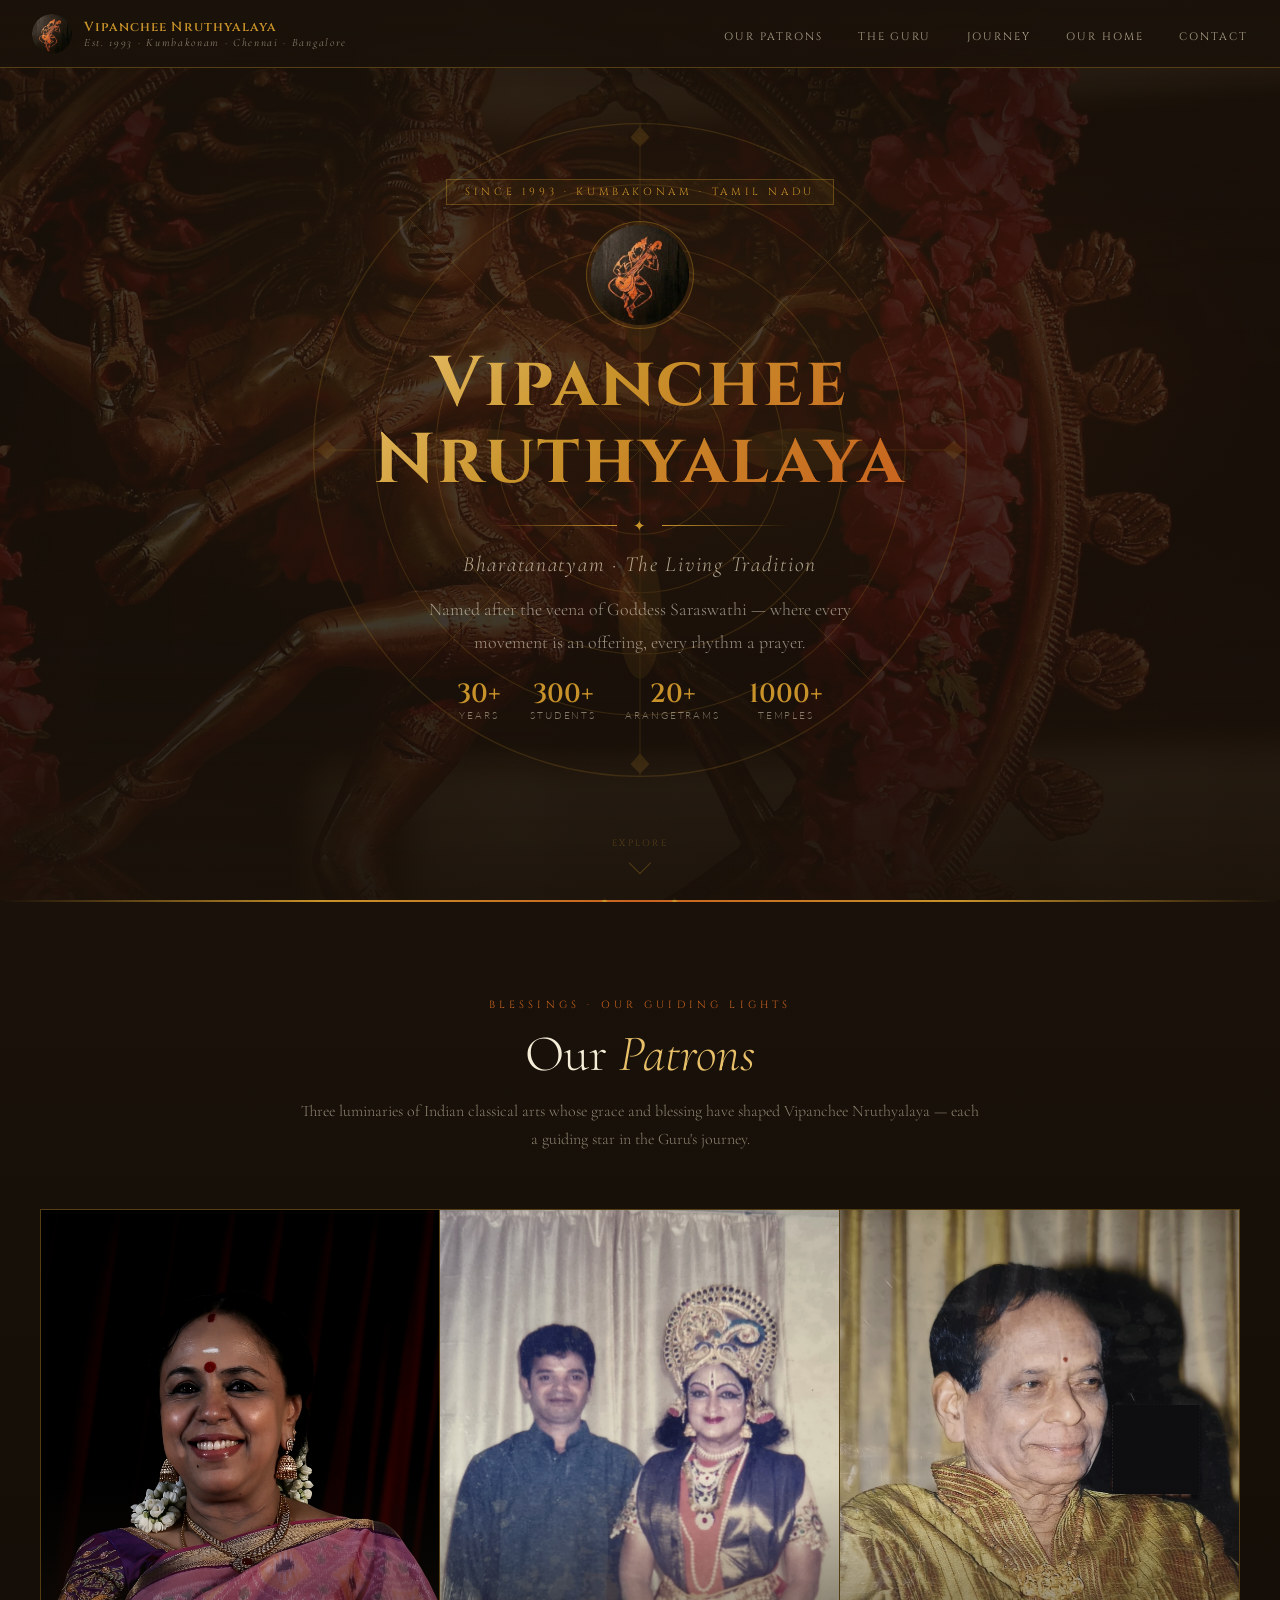
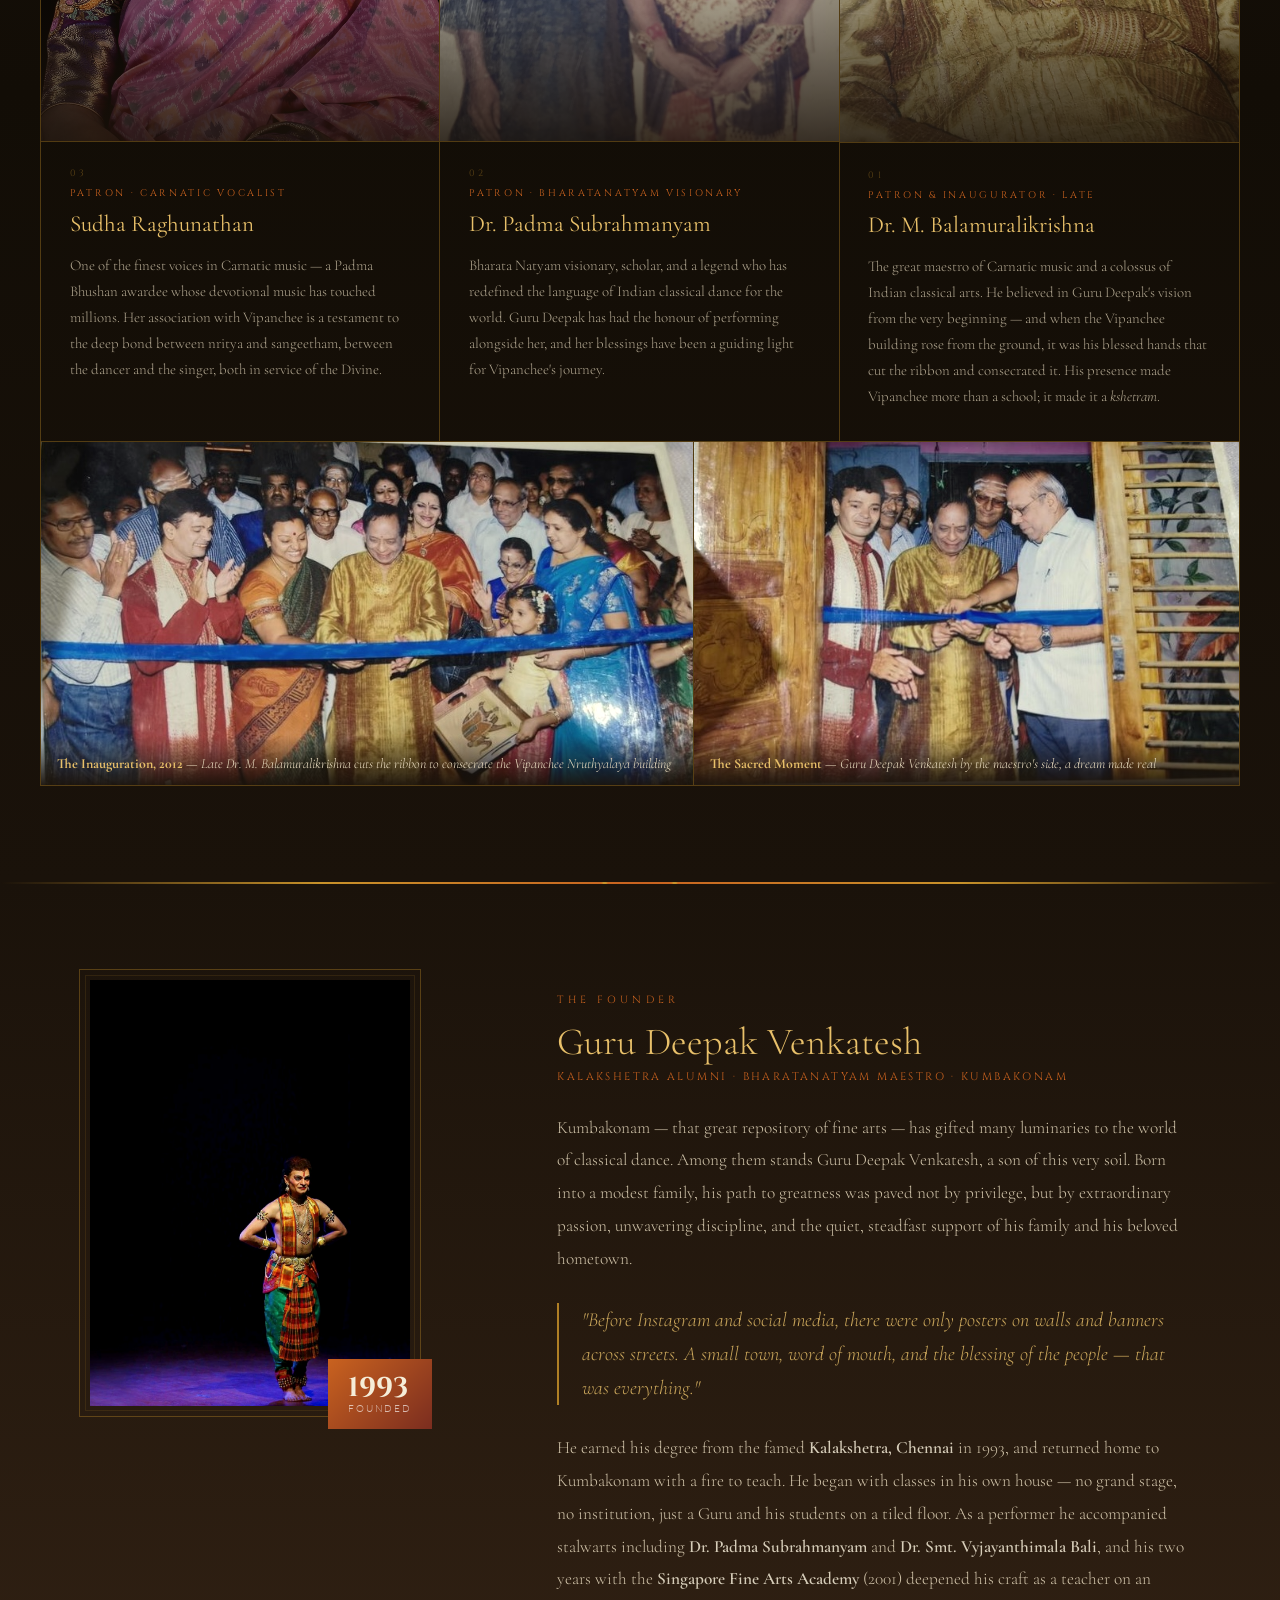
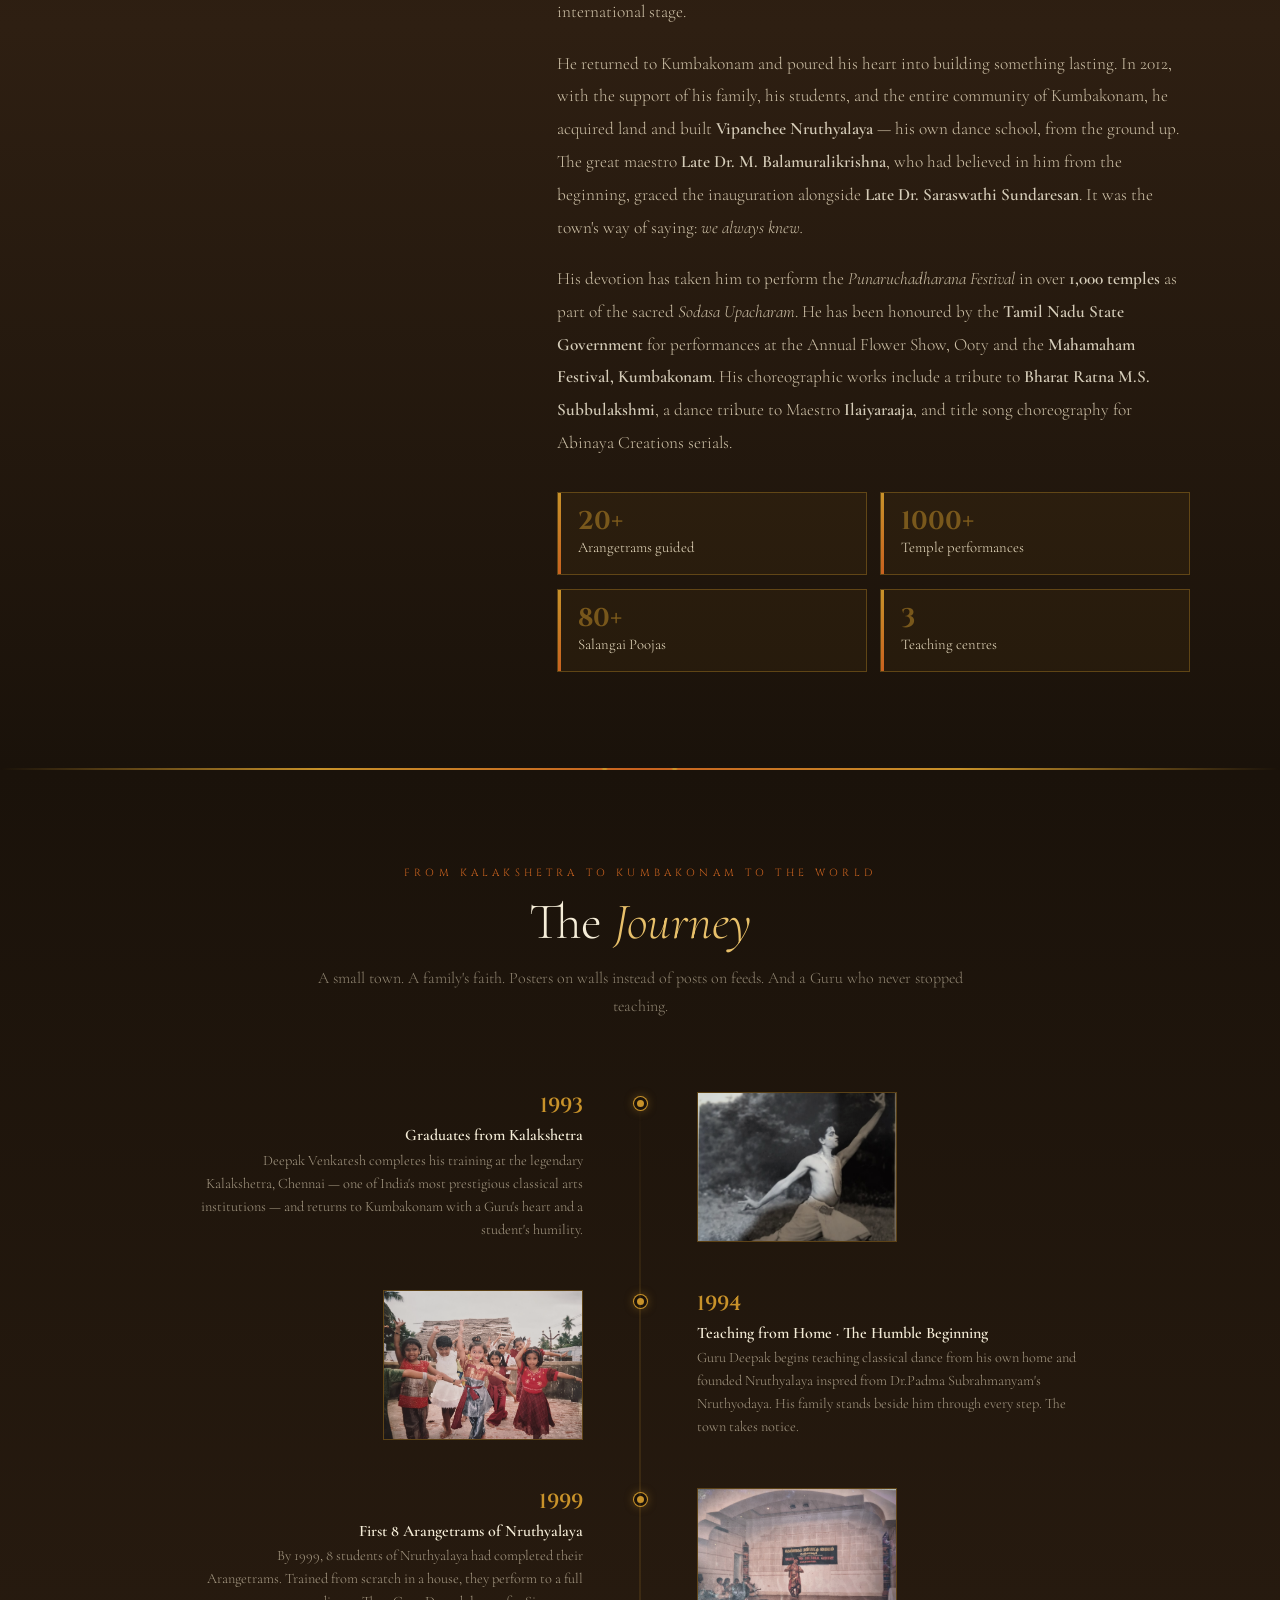
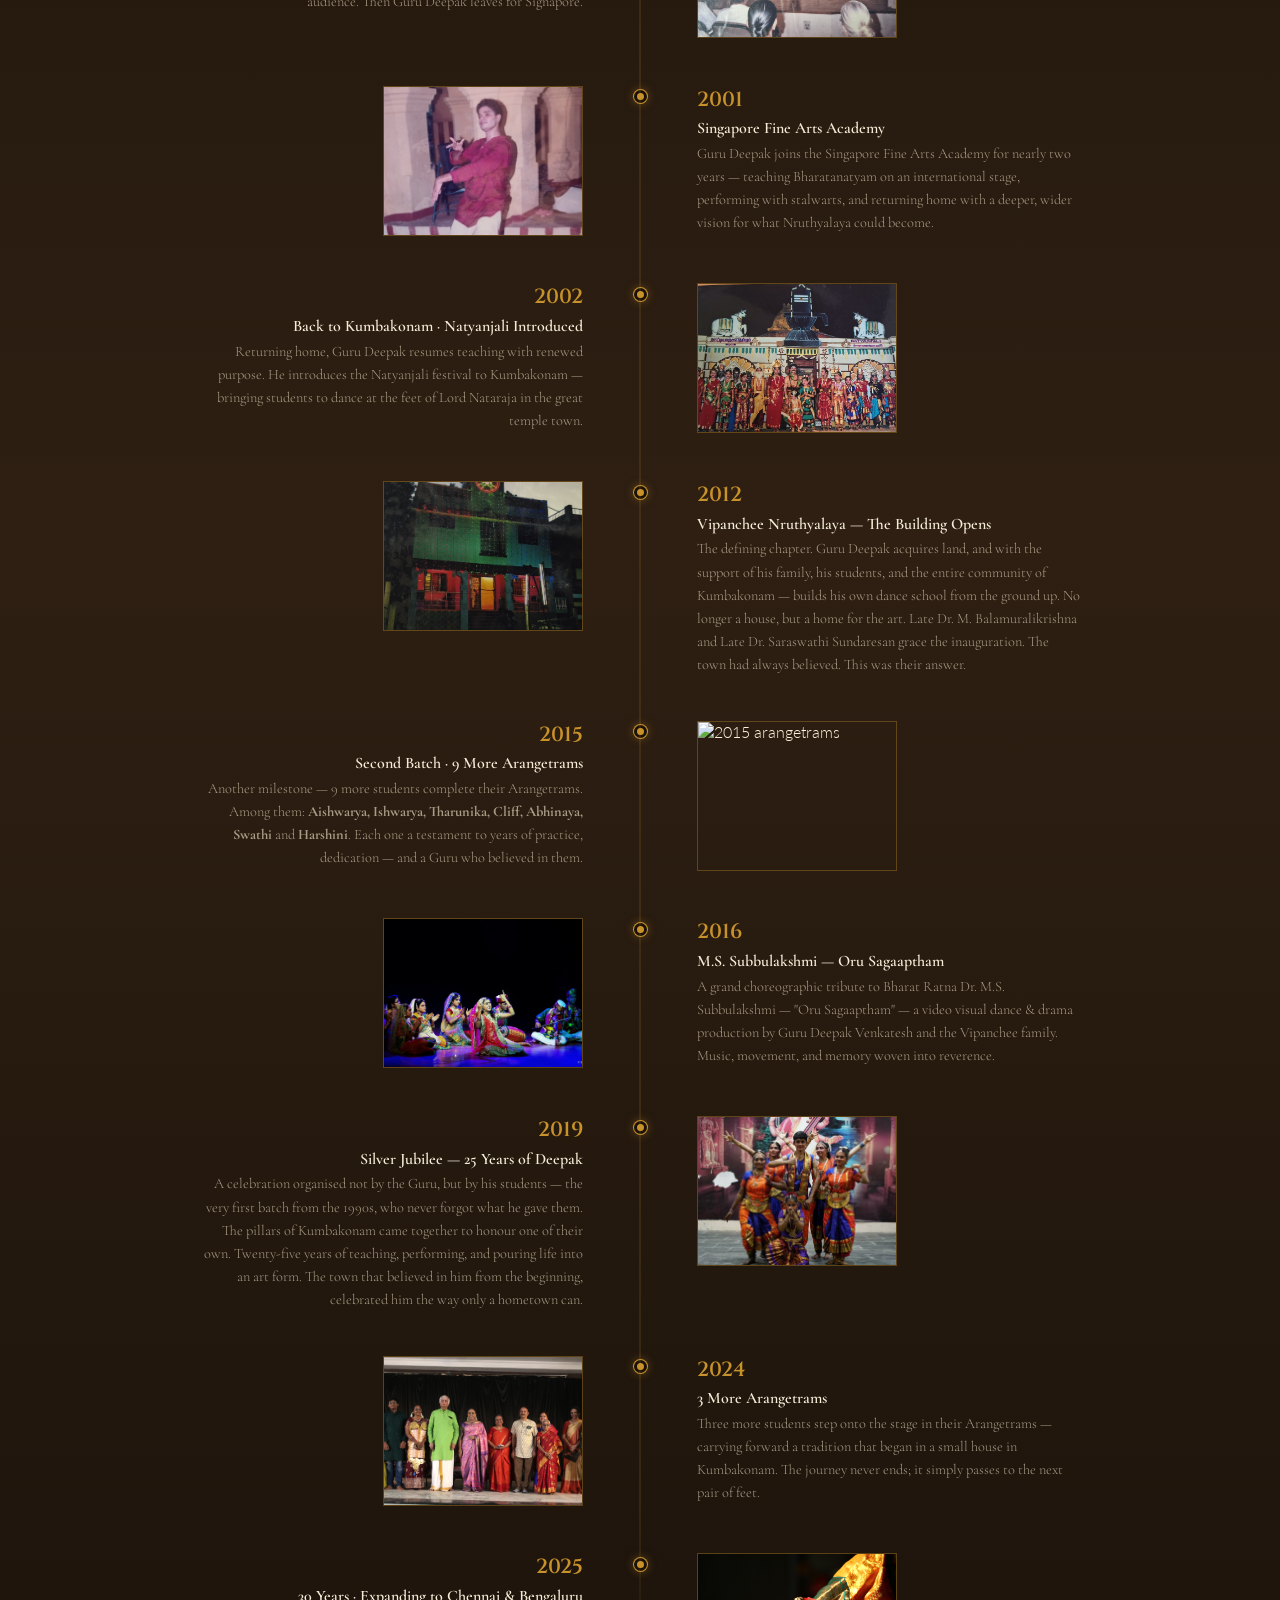
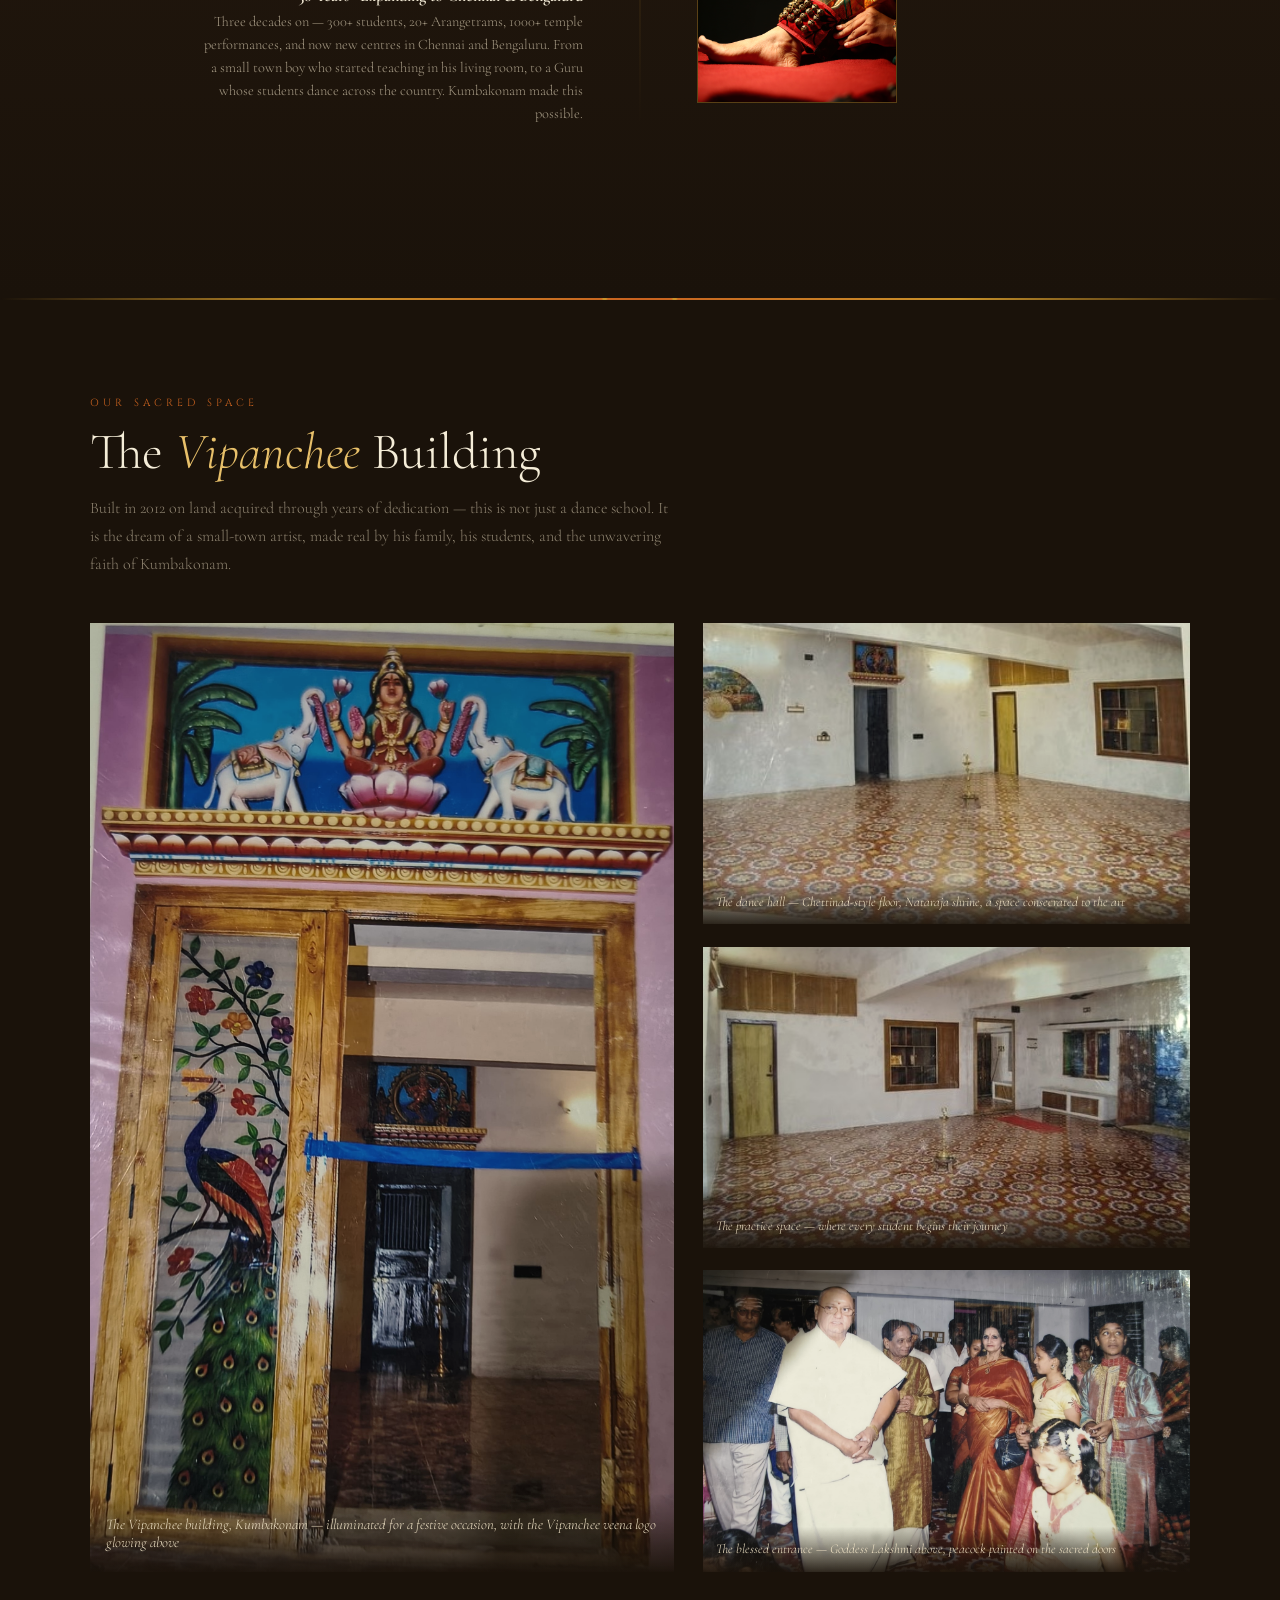
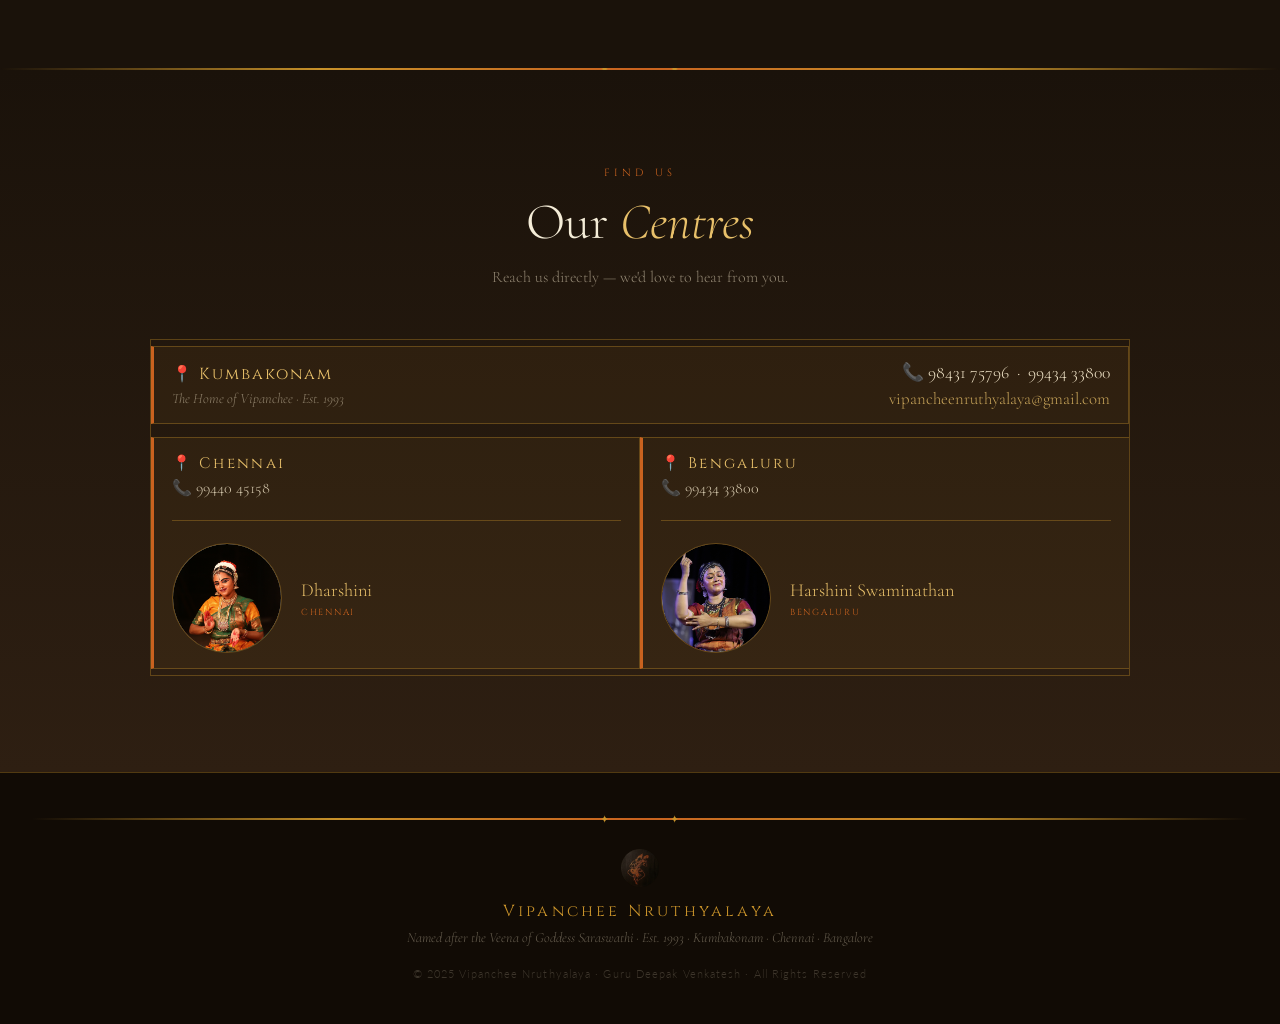
==== index.html @ 66b86784 "initial commit" ====
<!DOCTYPE html>
<html lang="en">
<head>
  <meta charset="UTF-8"/>
  <meta name="viewport" content="width=device-width, initial-scale=1.0"/>
  <meta name="description" content="Vipanchee Nruthyalaya — Classical Bharatanatyam dance academy founded in 1993 in Kumbakonam by Guru Deepak Venkatesh. Centres in Kumbakonam, Chennai, Bengaluru."/>
  <title>Vipanchee Nruthyalaya — Classical Dance Academy</title>

  <link rel="preconnect" href="https://fonts.googleapis.com"/>
  <link rel="preconnect" href="https://fonts.gstatic.com" crossorigin/>
  <link href="https://fonts.googleapis.com/css2?family=Cormorant+Garamond:ital,wght@0,300;0,400;0,600;1,300;1,400&family=Cinzel:wght@400;600;700&family=Lato:wght@300;400&display=swap" rel="stylesheet"/>
  <link rel="stylesheet" href="css/styles.css"/>
  <link rel="icon" type="image/jpeg" href="images/logo.png"/>
</head>
<body>

<nav>
  <a class="nav-logo" href="#hero">
    <img src="images/logo.png" alt="Vipanchee Logo"/>
    <div>
      <span class="nav-logo-name">Vipanchee Nruthyalaya</span>
      <span class="nav-logo-sub">Est. 1993 · Kumbakonam · Chennai · Bangalore </span>
    </div>
  </a>
  <ul class="nav-links">
    <li><a href="#bmk">Our Patrons</a></li>
    <li><a href="#about">The Guru</a></li>
    <li><a href="#timeline">Journey</a></li>
    <li><a href="#building">Our Home</a></li>
    <li><a href="#contact">Contact</a></li>
  </ul>
  <button class="nav-toggle" aria-label="Menu">☰</button>
</nav>


<section id="hero">
  <div class="hero-bg">
    <img src="images/natarajar.jpeg" alt="Guru Deepak Venkatesh performing Bharatanatyam"/>
  </div>
  <div class="hero-overlay"></div>

  <svg class="hero-mandala" viewBox="0 0 500 500" fill="none" xmlns="http://www.w3.org/2000/svg" aria-hidden="true">
    <circle cx="250" cy="250" r="240" stroke="#C8922A" stroke-width="1"/>
    <circle cx="250" cy="250" r="195" stroke="#C8922A" stroke-width="0.8"/>
    <circle cx="250" cy="250" r="150" stroke="#C8922A" stroke-width="0.8"/>
    <circle cx="250" cy="250" r="105" stroke="#C8922A" stroke-width="0.8"/>
    <circle cx="250" cy="250" r="62"  stroke="#C8922A" stroke-width="0.8"/>
    <line x1="250" y1="10"  x2="250" y2="490" stroke="#C8922A" stroke-width="0.7"/>
    <line x1="10"  y1="250" x2="490" y2="250" stroke="#C8922A" stroke-width="0.7"/>
    <line x1="80"  y1="80"  x2="420" y2="420" stroke="#C8922A" stroke-width="0.7"/>
    <line x1="420" y1="80"  x2="80"  y2="420" stroke="#C8922A" stroke-width="0.7"/>
    <ellipse cx="250" cy="130" rx="16" ry="48" fill="#C8922A" opacity="0.45"/>
    <ellipse cx="250" cy="370" rx="16" ry="48" fill="#C8922A" opacity="0.45"/>
    <ellipse cx="130" cy="250" rx="48" ry="16" fill="#C8922A" opacity="0.45"/>
    <ellipse cx="370" cy="250" rx="48" ry="16" fill="#C8922A" opacity="0.45"/>
    <polygon points="250,12 257,20 250,27 243,20"    fill="#C8922A" opacity="0.9"/>
    <polygon points="250,473 257,481 250,488 243,481" fill="#C8922A" opacity="0.9"/>
    <polygon points="12,250 20,243 27,250 20,257"    fill="#C8922A" opacity="0.9"/>
    <polygon points="473,250 481,243 488,250 481,257" fill="#C8922A" opacity="0.9"/>
  </svg>

  <div class="hero-content">
    <div class="hero-badge">Since 1993 · Kumbakonam · Tamil Nadu</div>
    <div class="hero-logo-ring">
      <img src="images/logo.png" alt="Vipanchee Nruthyalaya"/>
    </div>
    <h1 class="hero-title">Vipanchee<br/>Nruthyalaya</h1>
    <div class="hero-divider"><span>✦</span></div>
    <p class="hero-subtitle">Bharatanatyam · The Living Tradition</p>
    <p class="hero-tagline">
      Named after the veena of Goddess Saraswathi — where every movement
      is an offering, every rhythm a prayer.
    </p>
    <div class="hero-stats">
      <div class="stat"><span class="stat-num">30+</span><span class="stat-label">Years</span></div>
      <div class="stat"><span class="stat-num">300+</span><span class="stat-label">Students</span></div>
      <div class="stat"><span class="stat-num">20+</span><span class="stat-label">Arangetrams</span></div>
      <div class="stat"><span class="stat-num">1000+</span><span class="stat-label">Temples</span></div>
    </div>
  </div>

  <div class="scroll-hint" aria-hidden="true">
    <span>Explore</span>
    <div class="scroll-arrow"></div>
  </div>
</section>

<div class="kolam-border"></div>


<section id="bmk">
  <div class="bmk-inner">

    <div class="bmk-header">
      <span class="section-label">Blessings · Our Guiding Lights</span>
      <h2 class="section-title">Our <em>Patrons</em></h2>
      <p class="section-subtitle">
        Three luminaries of Indian classical arts whose grace and blessing have
        shaped Vipanchee Nruthyalaya — each a guiding star in the Guru's journey.
      </p>
    </div>

    <div class="patron-cards">

      <div class="patron-card">
        <div class="patron-card-img">
          <img src="images/bmk/sudha.jpg" alt="Sudha Raghunathan" loading="lazy"/>
        </div>
        <div class="patron-card-body">
          <div class="patron-number">03</div>
          <div class="patron-role">Patron · Carnatic Vocalist</div>
          <div class="patron-name">Sudha Raghunathan</div>
          <p class="patron-desc">
            One of the finest voices in Carnatic music — a Padma Bhushan awardee whose
            devotional music has touched millions. Her association with Vipanchee is a
            testament to the deep bond between nritya and sangeetham, between the dancer
            and the singer, both in service of the Divine.
          </p>
        </div>
      </div>

      <div class="patron-card">
        <div class="patron-card-img">
          <img src="images/bmk/padma.jpeg" alt="Dr. Padma Subrahmanyam" loading="lazy"/>
          <!-- <div class="patron-placeholder">
            <div class="ph-icon">🪷</div>
            <div class="ph-text">Photo coming soon</div>
          </div> -->
        </div>
        <div class="patron-card-body">
          <div class="patron-number">02</div>
          <div class="patron-role">Patron · Bharatanatyam Visionary</div>
          <div class="patron-name">Dr. Padma Subrahmanyam</div>
          <p class="patron-desc">
            Bharata Natyam visionary, scholar, and a legend who has redefined the language
            of Indian classical dance for the world.
            Guru Deepak has had the honour of performing alongside her, and her blessings
            have been a guiding light for Vipanchee's journey.
          </p>
        </div>
      </div>

      <div class="patron-card">
        <div class="patron-card-img">
          <img src="images/bmk/bmk-portrait.JPG" alt="Late Dr. M. Balamuralikrishna" loading="lazy"/>
        </div>
        <div class="patron-card-body">
          <div class="patron-number">01</div>
          <div class="patron-role">Patron &amp; Inaugurator · Late</div>
          <div class="patron-name">Dr. M. Balamuralikrishna</div>
          <p class="patron-desc">
            The great maestro of Carnatic music and a colossus of Indian classical arts.
            He believed in Guru Deepak's vision from the very beginning — and when the
            Vipanchee building rose from the ground, it was his blessed hands that cut the
            ribbon and consecrated it. His presence made Vipanchee more than a school;
            it made it a <em>kshetram</em>.
          </p>
        </div>
      </div>

    </div>

    <div class="patron-inaug">
      <div class="patron-inaug-photo">
        <img src="images/bmk/inauguration-wide.jpg" alt="Dr. Balamuralikrishna inaugurates Vipanchee" loading="lazy"/>
        <div class="patron-inaug-cap">
          <strong>The Inauguration, 2012</strong> — Late Dr. M. Balamuralikrishna cuts the ribbon
          to consecrate the Vipanchee Nruthyalaya building
        </div>
      </div>
      <div class="patron-inaug-photo">
        <img src="images/bmk/ribbon-cut-close.jpg" alt="Ribbon cutting" loading="lazy"/>
        <div class="patron-inaug-cap">
          <strong>The Sacred Moment</strong> — Guru Deepak Venkatesh by the maestro's side,
          a dream made real
        </div>
      </div>
    </div>

  </div>
</section>

<div class="kolam-border"></div>


<section id="about">
  <div class="about-inner">

    <div class="about-portrait-wrap">
      <div class="portrait-frame">
        <img src="images/about/guru.jpeg" alt="Guru Deepak Venkatesh" loading="lazy"/>
        <div class="founded-badge">
          <div class="year">1993</div>
          <div class="year-label">Founded</div>
        </div>
      </div>
    </div>

    <div class="about-text">
      <span class="section-label">The Founder</span>
      <h2 class="guru-name">Guru Deepak Venkatesh</h2>
      <p class="guru-title">Kalakshetra Alumni · Bharatanatyam Maestro · Kumbakonam</p>

      <div class="about-body">
        <p>
          Kumbakonam — that great repository of fine arts — has gifted many luminaries
          to the world of classical dance. Among them stands Guru Deepak Venkatesh,
          a son of this very soil. Born into a modest family, his path to greatness was paved
          not by privilege, but by extraordinary passion, unwavering discipline, and the quiet,
          steadfast support of his family and his beloved hometown.
        </p>
        <blockquote class="about-quote">
          "Before Instagram and social media, there were only posters on walls and banners
          across streets. A small town, word of mouth, and the blessing of the people —
          that was everything."
        </blockquote>
        <p>
          He earned his degree from the famed <strong>Kalakshetra, Chennai</strong> in 1993,
          and returned home to Kumbakonam with a fire to teach. He began with classes in his
          own house — no grand stage, no institution, just a Guru and his students on a
          tiled floor. As a performer he accompanied stalwarts including
          <strong>Dr. Padma Subrahmanyam</strong> and <strong>Dr. Smt. Vyjayanthimala Bali</strong>,
          and his two years with the <strong>Singapore Fine Arts Academy</strong> (2001) deepened
          his craft as a teacher on an international stage.
        </p>
        <p>
          He returned to Kumbakonam and poured his heart into building something lasting.
          In 2012, with the support of his family, his students, and the entire community of
          Kumbakonam, he acquired land and built <strong>Vipanchee Nruthyalaya</strong> —
          his own dance school, from the ground up. The great maestro
          <strong>Late Dr. M. Balamuralikrishna</strong>, who had believed in him from the
          beginning, graced the inauguration alongside <strong>Late Dr. Saraswathi Sundaresan</strong>.
          It was the town's way of saying: <em>we always knew.</em>
        </p>
        <p>
          His devotion has taken him to perform the <em>Punaruchadharana Festival</em> in over
          <strong>1,000 temples</strong> as part of the sacred <em>Sodasa Upacharam</em>.
          He has been honoured by the <strong>Tamil Nadu State Government</strong> for
          performances at the Annual Flower Show, Ooty and the
          <strong>Mahamaham Festival, Kumbakonam</strong>. His choreographic works include a
          tribute to <strong>Bharat Ratna M.S. Subbulakshmi</strong>, a dance tribute to
          Maestro <strong>Ilaiyaraaja</strong>, and title song choreography for Abinaya Creations serials.
        </p>
      </div>

      <div class="pillars">
        <div class="pillar">
          <div class="pillar-num">20+</div>
          <div class="pillar-label">Arangetrams guided</div>
        </div>
        <div class="pillar">
          <div class="pillar-num">1000+</div>
          <div class="pillar-label">Temple performances</div>
        </div>
        <div class="pillar">
          <div class="pillar-num">80+</div>
          <div class="pillar-label">Salangai Poojas</div>
        </div>
        <div class="pillar">
          <div class="pillar-num">3</div>
          <div class="pillar-label">Teaching centres</div>
        </div>
      </div>
    </div>

  </div>
</section>

<div class="kolam-border"></div>


<section id="timeline">
  <div class="timeline-header">
    <span class="section-label">From Kalakshetra to Kumbakonam to the World</span>
    <h2 class="section-title">The <em>Journey</em></h2>
    <p class="section-subtitle">
      A small town. A family's faith. Posters on walls instead of posts on feeds.
      And a Guru who never stopped teaching.
    </p>
  </div>

  <div class="timeline-wrap">

    <div class="tl-item">
      <div class="tl-content">
        <div class="tl-year">1993</div>
        <div class="tl-event">Graduates from Kalakshetra</div>
        <div class="tl-desc">Deepak Venkatesh completes his training at the legendary Kalakshetra, Chennai — one of India's most prestigious classical arts institutions — and returns to Kumbakonam with a Guru's heart and a student's humility.</div>
      </div>
      <div class="tl-dot"><div class="tl-dot-inner"></div></div>
      <div class="tl-image">
        <div class="tl-thumb"><img src="images/timeline/kalakshetra.jpeg" alt="Kalakshetra graduation" loading="lazy"/></div>
      </div>
    </div>

    <div class="tl-item">
      <div class="tl-content">
        <div class="tl-year">1994</div>
        <div class="tl-event">Teaching from Home · The Humble Beginning</div>
        <div class="tl-desc">Guru Deepak begins teaching classical dance from his own home and founded Nruthyalaya inspred from Dr.Padma Subrahmanyam's Nruthyodaya. His family stands beside him through every step. The town takes notice.</div>
      </div>
      <div class="tl-dot"><div class="tl-dot-inner"></div></div>
      <div class="tl-image">
        <div class="tl-thumb"><img src="images/timeline/class.jpeg" alt="Early teaching years" loading="lazy"/></div>
      </div>
    </div>

    <div class="tl-item">
      <div class="tl-content">
        <div class="tl-year">1999</div>
        <div class="tl-event">First 8 Arangetrams of Nruthyalaya</div>
        <div class="tl-desc">By 1999, 8 students of Nruthyalaya had completed their Arangetrams. Trained from scratch in a house, they perform to a full audience. Then Guru Deepak leaves for Signapore.</div>
      </div>
      <div class="tl-dot"><div class="tl-dot-inner"></div></div>
      <div class="tl-image">
        <div class="tl-thumb"><img src="images/timeline/earlydays.jpeg" alt="First arangetrams 2000" loading="lazy"/></div>
      </div>
    </div>

    <div class="tl-item">
      <div class="tl-content">
        <div class="tl-year">2001</div>
        <div class="tl-event">Singapore Fine Arts Academy</div>
        <div class="tl-desc">Guru Deepak joins the Singapore Fine Arts Academy for nearly two years — teaching Bharatanatyam on an international stage, performing with stalwarts, and returning home with a deeper, wider vision for what Nruthyalaya could become.</div>
      </div>
      <div class="tl-dot"><div class="tl-dot-inner"></div></div>
      <div class="tl-image">
        <div class="tl-thumb"><img src="images/timeline/singapore.jpeg" alt="Singapore years" loading="lazy"/></div>
      </div>
    </div>

    <div class="tl-item">
      <div class="tl-content">
        <div class="tl-year">2002</div>
        <div class="tl-event">Back to Kumbakonam · Natyanjali Introduced</div>
        <div class="tl-desc">Returning home, Guru Deepak resumes teaching with renewed purpose. He introduces the Natyanjali festival to Kumbakonam — bringing students to dance at the feet of Lord Nataraja in the great temple town.</div>
      </div>
      <div class="tl-dot"><div class="tl-dot-inner"></div></div>
      <div class="tl-image">
        <div class="tl-thumb"><img src="images/timeline/natyanjali.jpeg" alt="Natyanjali introduced" loading="lazy"/></div>
      </div>
    </div>

    <div class="tl-item">
      <div class="tl-content">
        <div class="tl-year">2012</div>
        <div class="tl-event">Vipanchee Nruthyalaya — The Building Opens</div>
        <div class="tl-desc">The defining chapter. Guru Deepak acquires land, and with the support of his family, his students, and the entire community of Kumbakonam — builds his own dance school from the ground up. No longer a house, but a home for the art. Late Dr. M. Balamuralikrishna and Late Dr. Saraswathi Sundaresan grace the inauguration. The town had always believed. This was their answer.</div>
      </div>
      <div class="tl-dot"><div class="tl-dot-inner"></div></div>
      <div class="tl-image">
        <div class="tl-thumb"><img src="images/timeline/building.JPG" alt="Vipanchee building opens 2012" loading="lazy"/></div>
      </div>
    </div>

    <div class="tl-item">
      <div class="tl-content">
        <div class="tl-year">2015</div>
        <div class="tl-event">Second Batch · 9 More Arangetrams</div>
        <div class="tl-desc">Another milestone — 9 more students complete their Arangetrams. Among them: <strong>Aishwarya, Ishwarya, Tharunika, Cliff, Abhinaya, Swathi</strong> and <strong>Harshini</strong>. Each one a testament to years of practice, dedication — and a Guru who believed in them.</div>
      </div>
      <div class="tl-dot"><div class="tl-dot-inner"></div></div>
      <div class="tl-image">
        <div class="tl-thumb"><img src="images/timeline/arangetram.jpg" alt="2015 arangetrams" loading="lazy"/></div>
      </div>
    </div>

    <div class="tl-item">
      <div class="tl-content">
        <div class="tl-year">2016</div>
        <div class="tl-event">M.S. Subbulakshmi — Oru Sagaaptham</div>
        <div class="tl-desc">A grand choreographic tribute to Bharat Ratna Dr. M.S. Subbulakshmi — "Oru Sagaaptham" — a video visual dance &amp; drama production by Guru Deepak Venkatesh and the Vipanchee family. Music, movement, and memory woven into reverence.</div>
      </div>
      <div class="tl-dot"><div class="tl-dot-inner"></div></div>
      <div class="tl-image">
        <div class="tl-thumb"><img src="images/timeline/ms.jpg" alt="MS Subbulakshmi Oru Sagaaptham" loading="lazy"/></div>
      </div>
    </div>

    <div class="tl-item">
      <div class="tl-content">
        <div class="tl-year">2019</div>
        <div class="tl-event">Silver Jubilee — 25 Years of Deepak</div>
        <div class="tl-desc">A celebration organised not by the Guru, but by his students — the very first batch from the 1990s, who never forgot what he gave them. The pillars of Kumbakonam came together to honour one of their own. Twenty-five years of teaching, performing, and pouring life into an art form. The town that believed in him from the beginning, celebrated him the way only a hometown can.</div>
      </div>
      <div class="tl-dot"><div class="tl-dot-inner"></div></div>
      <div class="tl-image">
        <div class="tl-thumb"><img src="images/timeline/silver-jubilee.jpeg" alt="Silver Jubilee 2019" loading="lazy"/></div>
      </div>
    </div>

    <div class="tl-item">
      <div class="tl-content">
        <div class="tl-year">2024</div>
        <div class="tl-event">3 More Arangetrams</div>
        <div class="tl-desc">Three more students step onto the stage in their Arangetrams — carrying forward a tradition that began in a small house in Kumbakonam. The journey never ends; it simply passes to the next pair of feet.</div>
      </div>
      <div class="tl-dot"><div class="tl-dot-inner"></div></div>
      <div class="tl-image">
        <div class="tl-thumb"><img src="images/timeline/arangetram2.JPG" alt="2024 arangetrams" loading="lazy"/></div>
      </div>
    </div>

    <div class="tl-item">
      <div class="tl-content">
        <div class="tl-year">2025</div>
        <div class="tl-event">30 Years · Expanding to Chennai &amp; Bengaluru</div>
        <div class="tl-desc">Three decades on — 300+ students, 20+ Arangetrams, 1000+ temple performances, and now new centres in Chennai and Bengaluru. From a small town boy who started teaching in his living room, to a Guru whose students dance across the country. Kumbakonam made this possible.</div>
      </div>
      <div class="tl-dot"><div class="tl-dot-inner"></div></div>
      <div class="tl-image">
        <div class="tl-thumb"><img src="images/timeline/continue.JPG" alt="2025 legacy" loading="lazy"/></div>
      </div>
    </div>

  </div>
</section>

<div class="kolam-border"></div>


<section id="building">
  <div class="building-inner">
    <span class="section-label">Our Sacred Space</span>
    <h2 class="section-title">The <em>Vipanchee</em> Building</h2>
    <p class="section-subtitle" style="max-width:580px;">
      Built in 2012 on land acquired through years of dedication — this is not just
      a dance school. It is the dream of a small-town artist, made real by his family,
      his students, and the unwavering faith of Kumbakonam.
    </p>

    <div class="building-grid">
      <div class="bld-main">
        <img src="images/building/entrance.jpeg" alt="Vipanchee building entrance" loading="lazy"/>
        <div class="bld-main-cap">
          The Vipanchee building, Kumbakonam — illuminated for a festive occasion,
          with the Vipanchee veena logo glowing above
        </div>
      </div>
      <div class="bld-side">
        <div class="bld-side-img">
          <img src="images/building/hall-1.jpg" alt="Vipanchee dance hall" loading="lazy"/>
          <div class="bld-side-cap">The dance hall — Chettinad-style floor, Nataraja shrine, a space consecrated to the art</div>
        </div>
        <div class="bld-side-img">
          <img src="images/building/hall-2.jpg" alt="Vipanchee practice space" loading="lazy"/>
          <div class="bld-side-cap">The practice space — where every student begins their journey</div>
        </div>
        <div class="bld-side-img">
          <img src="images/building/all-inside.JPG" alt="Vipanchee interior" loading="lazy"/>
          <div class="bld-side-cap">The blessed entrance — Goddess Lakshmi above, peacock painted on the sacred doors</div>
        </div>
      </div>
    </div>
  </div>
</section>

<div class="lightbox" id="lightbox" role="dialog" aria-modal="true" aria-label="Image viewer">
  <button class="lightbox-close" id="lightbox-close" aria-label="Close">✕</button>
  <img id="lightbox-img" src="" alt=""/>
</div>

<div class="kolam-border"></div>


<section id="contact">
  <div class="contact-inner">

    <!-- SECTION HEADER -->
    <div class="contact-header">
      <span class="section-label">Find Us</span>
      <h2 class="section-title">Our <em>Centres</em></h2>
      <p class="section-subtitle">Reach us directly — we'd love to hear from you.</p>
    </div>

    <!-- CONTACT GRID: Kumbakonam top, Chennai + Bengaluru side by side -->
    <div class="contact-grid">

      <!-- KUMBAKONAM — FEATURED FULL WIDTH -->
      <div class="centre-card centre-card-featured">
        <div class="centre-card-left">
          <div class="centre-city">📍 Kumbakonam</div>
          <div class="centre-tagline">The Home of Vipanchee · Est. 1993</div>
        </div>
        <div class="centre-card-right">
          <div class="centre-phone">📞 98431 75796 &nbsp;·&nbsp; 99434 33800</div>
          <div class="centre-email-inline">
            <a href="mailto:vipancheenruthyalaya@gmail.com">vipancheenruthyalaya@gmail.com</a>
          </div>
        </div>
      </div>

      <!-- CHENNAI + BENGALURU SIDE BY SIDE -->
      <div class="centre-pair">

        <div class="centre-card centre-card-instructor">
          <div class="centre-city">📍 Chennai</div>
          <div class="centre-phone">📞 99440 45158</div>
          <div class="centre-contact">
            <div class="centre-contact-photo">
              <img class="photo-plain"  src="images/team/dharshu.jpg"        alt="Dharshini" loading="lazy"/>
              <img class="photo-makeup" src="images/team/dharshu-makeup.JPG" alt="Dharshini in dance makeup" loading="lazy"/>
            </div>
            <div>
              <div class="centre-contact-name">Dharshini</div>
              <div class="centre-contact-role">Chennai</div>
              <!-- <div class="centre-contact-hint">hover to see stage avatar</div> -->
            </div>
          </div>
        </div>

        <div class="centre-card centre-card-instructor">
          <div class="centre-city">📍 Bengaluru</div>
          <div class="centre-phone">📞 99434 33800</div>
          <div class="centre-contact">
            <div class="centre-contact-photo">
              <img class="photo-plain"  src="images/team/harshini.JPEG"        alt="Harshini Swaminathan" loading="lazy"/>
              <img class="photo-makeup" src="images/team/harshini-makeup.JPEG" alt="Harshini Swaminathan in dance makeup" loading="lazy"/>
            </div>
            <div>
              <div class="centre-contact-name">Harshini Swaminathan</div>
              <div class="centre-contact-role">Bengaluru</div>
              <!-- <div class="centre-contact-hint">hover to see stage avatar</div> -->
            </div>
          </div>
        </div>

      </div><!-- /centre-pair -->

    </div><!-- /contact-grid -->

    <!-- <div>
      <span class="section-label">Join Us</span>
      <h2 class="section-title" style="margin-bottom:1.8rem;">Begin Your <em>Journey</em></h2>

      <form id="contact-form" action="https://formspree.io/f/YOUR_FORM_ID" method="POST">
        <div class="form-field">
          <label for="name">Your Name</label>
          <input type="text" id="name" name="name" placeholder="Enter your full name" required/>
        </div>
        <div class="form-field">
          <label for="email">Email Address</label>
          <input type="email" id="email" name="email" placeholder="your@email.com" required/>
        </div>
        <div class="form-field">
          <label for="phone">Phone Number</label>
          <input type="tel" id="phone" name="phone" placeholder="+91 XXXXX XXXXX"/>
        </div>
        <div class="form-field">
          <label for="interest">Your Interest</label>
          <select id="interest" name="interest">
            <option value="" disabled selected>Select an option</option>
            <option value="enrol">Enrol as a student</option>
            <option value="arangetram">Arangetram enquiry</option>
            <option value="performance">Performance booking</option>
            <option value="general">General enquiry</option>
          </select>
        </div>
        <div class="form-field">
          <label for="message">Message</label>
          <textarea id="message" name="message" placeholder="Tell us about yourself or your child…"></textarea>
        </div>
        <button type="submit" class="btn-submit" id="submit-btn">Send Message</button>
      </form>
    </div> -->

  </div>
</section>


<footer>
  <div class="kolam-border" style="margin-bottom:1.8rem;"></div>
  <img class="footer-logo" src="images/logo.png" alt="Vipanchee Nruthyalaya"/>
  <div class="footer-name">Vipanchee Nruthyalaya</div>
  <div class="footer-sub">Named after the Veena of Goddess Saraswathi · Est. 1993 · Kumbakonam · Chennai · Bangalore</div>
  <div class="footer-copy">© 2025 Vipanchee Nruthyalaya · Guru Deepak Venkatesh · All Rights Reserved</div>
</footer>

<script src="js/main.js"></script>
</body>
</html>
---- css/styles.css ----
/* ============================================================
   VIPANCHEE NRUTHYALAYA — Main Stylesheet
   ============================================================ */

/* ── VARIABLES ── */
:root {
  --saffron:     #C9621F;
  --deep-red:    #7B2D1F;
  --gold:        #C8922A;
  --gold-light:  #E8C06A;
  --cream:       #F5EDD8;
  --parchment:   #EDE0C4;
  --dark:        #1A120A;
  --smoke:       #2E1F12;
  --stone:       #4A3728;
  --border-gold: rgba(200, 146, 42, 0.35);

  --font-display: 'Cinzel', serif;
  --font-body:    'Cormorant Garamond', serif;
  --font-ui:      'Lato', sans-serif;
}

/* ── RESET ── */
*, *::before, *::after { margin: 0; padding: 0; box-sizing: border-box; }
html { scroll-behavior: smooth; }

body {
  background-color: var(--dark);
  color: var(--cream);
  font-family: var(--font-ui);
  font-weight: 300;
  overflow-x: hidden;
}

body::before {
  content: '';
  position: fixed;
  inset: 0;
  background-image: url("data:image/svg+xml,%3Csvg xmlns='http://www.w3.org/2000/svg' width='400' height='400'%3E%3Cfilter id='n'%3E%3CfeTurbulence type='fractalNoise' baseFrequency='0.75' numOctaves='4' stitchTiles='stitch'/%3E%3C/filter%3E%3Crect width='400' height='400' filter='url(%23n)' opacity='0.04'/%3E%3C/svg%3E");
  pointer-events: none;
  z-index: 0;
  opacity: 0.5;
}

img { display: block; max-width: 100%; }

.kolam-border {
  width: 100%;
  height: 2px;
  background: linear-gradient(90deg, transparent, var(--gold), var(--saffron), var(--gold), transparent);
  position: relative;
}
.kolam-border::before,
.kolam-border::after {
  content: '✦';
  position: absolute;
  top: 50%;
  transform: translateY(-50%);
  color: var(--gold);
  font-size: 0.7rem;
}
.kolam-border::before { left: calc(50% - 40px); }
.kolam-border::after  { left: calc(50% + 30px); }

section {
  position: relative;
  z-index: 1;
  padding: 6rem 2rem;
}

.section-label {
  display: block;
  font-family: var(--font-display);
  font-size: 0.65rem;
  letter-spacing: 0.4em;
  color: var(--saffron);
  text-transform: uppercase;
  margin-bottom: 0.75rem;
}

.section-title {
  font-family: var(--font-body);
  font-size: clamp(1.9rem, 4.5vw, 3.2rem);
  font-weight: 300;
  line-height: 1.2;
  color: var(--cream);
}
.section-title em {
  font-style: italic;
  color: var(--gold-light);
}

.section-subtitle {
  font-family: var(--font-body);
  font-size: 1rem;
  color: var(--parchment);
  opacity: 0.55;
  margin-top: 0.7rem;
  line-height: 1.75;
}

/* ============================================================
   NAVIGATION
   ============================================================ */
nav {
  position: fixed;
  top: 0; left: 0; right: 0;
  z-index: 1000;
  background: linear-gradient(180deg, rgba(26,18,10,0.97), rgba(26,18,10,0.88));
  backdrop-filter: blur(8px);
  border-bottom: 1px solid var(--border-gold);
  padding: 0 2rem;
  display: flex;
  align-items: center;
  justify-content: space-between;
  height: 68px;
}

.nav-logo {
  display: flex;
  align-items: center;
  gap: 0.75rem;
  text-decoration: none;
}
.nav-logo img {
  height: 40px;
  width: 40px;
  object-fit: contain;
  border-radius: 50%;
}
.nav-logo-name {
  display: block;
  font-family: var(--font-display);
  font-size: 0.82rem;
  font-weight: 600;
  color: var(--gold);
  letter-spacing: 0.08em;
}
.nav-logo-sub {
  display: block;
  font-family: var(--font-body);
  font-size: 0.7rem;
  color: var(--parchment);
  letter-spacing: 0.15em;
  opacity: 0.6;
  font-style: italic;
}

.nav-links {
  display: flex;
  gap: 2.2rem;
  list-style: none;
}
.nav-links a {
  text-decoration: none;
  font-family: var(--font-display);
  font-size: 0.68rem;
  letter-spacing: 0.18em;
  color: var(--parchment);
  opacity: 0.7;
  transition: opacity 0.3s, color 0.3s;
  text-transform: uppercase;
}
.nav-links a:hover,
.nav-links a.active { opacity: 1; color: var(--gold-light); }

.nav-toggle {
  display: none;
  background: none;
  border: 1px solid var(--border-gold);
  color: var(--gold);
  padding: 0.4rem 0.75rem;
  cursor: pointer;
  font-size: 1rem;
}

/* ============================================================
   HERO
   ============================================================ */
#hero {
  position: relative;
  min-height: 100vh;
  display: flex;
  flex-direction: column;
  align-items: center;
  justify-content: center;
  text-align: center;
  overflow: hidden;
  padding: 2rem;
}

.hero-bg {
  position: absolute;
  inset: 0;
  z-index: 0;
}
.hero-bg img {
  width: 100%;
  height: 100%;
  object-fit: cover;
  object-position: center top;
  opacity: 0.2;
  filter: saturate(0.75) contrast(1.1);
}
.hero-bg::after {
  content: '';
  position: absolute;
  inset: 0;
  background: linear-gradient(180deg,
    rgba(26,18,10,0.6) 0%,
    rgba(26,18,10,0.2) 30%,
    rgba(26,18,10,0.25) 70%,
    rgba(26,18,10,0.85) 100%);
}

.hero-overlay {
  position: absolute;
  inset: 0;
  background: radial-gradient(ellipse 70% 50% at 50% 40%, rgba(201,98,31,0.1) 0%, transparent 70%);
  z-index: 1;
}

.hero-mandala {
  position: absolute;
  top: 50%; left: 50%;
  transform: translate(-50%, -50%);
  width: min(680px, 90vw);
  height: min(680px, 90vw);
  opacity: 0.18;
  animation: slowSpin 90s linear infinite;
  z-index: 1;
}
@keyframes slowSpin { to { transform: translate(-50%, -50%) rotate(360deg); } }

.hero-content {
  position: relative;
  z-index: 2;
  display: flex;
  flex-direction: column;
  align-items: center;
  gap: 1rem;
  animation: heroReveal 1.8s ease both;
}
@keyframes heroReveal {
  from { opacity: 0; transform: translateY(28px); }
  to   { opacity: 1; transform: translateY(0); }
}

.hero-badge {
  font-family: var(--font-display);
  font-size: 0.65rem;
  letter-spacing: 0.35em;
  color: var(--gold);
  text-transform: uppercase;
  border: 1px solid var(--border-gold);
  padding: 0.3rem 1.1rem;
  background: rgba(200,146,42,0.07);
}

.hero-logo-ring {
  width: min(108px, 22vw);
  height: min(108px, 22vw);
  border-radius: 50%;
  border: 1px solid var(--border-gold);
  display: flex;
  align-items: center;
  justify-content: center;
  background: rgba(200,146,42,0.08);
  animation: glowPulse 4s ease-in-out infinite;
  overflow: hidden;
}
.hero-logo-ring img {
  width: 95%;
  height: 95%;
  object-fit: contain;
}
@keyframes glowPulse {
  0%,100% { box-shadow: 0 0 20px rgba(200,146,42,0.3); }
  50%      { box-shadow: 0 0 50px rgba(200,146,42,0.6); }
}

.hero-title {
  font-family: var(--font-display);
  font-size: clamp(2rem, 5.5vw, 4.8rem);
  font-weight: 700;
  line-height: 1.1;
  letter-spacing: 0.04em;
  background: linear-gradient(135deg, var(--gold-light) 0%, var(--gold) 40%, var(--saffron) 100%);
  -webkit-background-clip: text;
  -webkit-text-fill-color: transparent;
  background-clip: text;
}

.hero-divider {
  display: flex;
  align-items: center;
  gap: 1rem;
  width: min(300px, 72vw);
}
.hero-divider::before { content: ''; flex: 1; height: 1px; background: linear-gradient(90deg, transparent, var(--gold)); }
.hero-divider::after  { content: ''; flex: 1; height: 1px; background: linear-gradient(90deg, var(--gold), transparent); }
.hero-divider span { color: var(--gold); font-size: 0.95rem; }

.hero-subtitle {
  font-family: var(--font-body);
  font-size: clamp(0.9rem, 2vw, 1.35rem);
  font-style: italic;
  color: var(--parchment);
  opacity: 0.72;
  letter-spacing: 0.08em;
}

.hero-tagline {
  font-family: var(--font-body);
  font-size: clamp(0.88rem, 1.7vw, 1.12rem);
  color: var(--cream);
  opacity: 0.58;
  max-width: 450px;
  line-height: 1.85;
}

.hero-stats {
  display: flex;
  gap: 1.8rem;
  margin-top: 0.4rem;
  flex-wrap: wrap;
  justify-content: center;
}
.stat {
  display: flex;
  flex-direction: column;
  align-items: center;
  gap: 0.12rem;
}
.stat-num {
  font-family: var(--font-display);
  font-size: 1.65rem;
  font-weight: 600;
  color: var(--gold);
  line-height: 1;
}
.stat-label {
  font-size: 0.6rem;
  letter-spacing: 0.2em;
  color: var(--parchment);
  opacity: 0.5;
  text-transform: uppercase;
}

.scroll-hint {
  position: absolute;
  bottom: 1.8rem;
  left: 50%;
  transform: translateX(-50%);
  display: flex;
  flex-direction: column;
  align-items: center;
  gap: 0.4rem;
  opacity: 0.3;
  animation: bounceDown 2s ease-in-out infinite;
  z-index: 2;
}
.scroll-hint span {
  font-size: 0.58rem;
  letter-spacing: 0.25em;
  font-family: var(--font-display);
  text-transform: uppercase;
  color: var(--gold);
}
.scroll-arrow {
  width: 16px; height: 16px;
  border-right: 1px solid var(--gold);
  border-bottom: 1px solid var(--gold);
  transform: rotate(45deg);
}
@keyframes bounceDown {
  0%,100% { transform: translateX(-50%) translateY(0); }
  50%      { transform: translateX(-50%) translateY(8px); }
}

/* ============================================================
   PATRONS
   ============================================================ */
#bmk {
  background: linear-gradient(180deg, var(--dark) 0%, #120D06 50%, var(--dark) 100%);
}
.bmk-inner { max-width: 1200px; margin: 0 auto; }

.bmk-header {
  text-align: center;
  margin-bottom: 3.5rem;
}
.bmk-header .section-subtitle {
  max-width: 680px;
  margin: 0.7rem auto 0;
}

.patron-cards {
  display: grid;
  grid-template-columns: repeat(3, 1fr);
  gap: 0;
  border: 1px solid var(--border-gold);
}

.patron-card {
  position: relative;
  border-right: 1px solid var(--border-gold);
  transition: background 0.3s;
}
.patron-card:last-child { border-right: none; }
.patron-card:hover { background: rgba(200,146,42,0.03); }

.patron-card-img {
  position: relative;
  overflow: hidden;
  aspect-ratio: 3/4;
  background: var(--smoke);
}
.patron-card-img img {
  width: 100%;
  height: 100%;
  object-fit: cover;
  object-position: center top;
  filter: sepia(15%) contrast(1.05);
  transition: transform 0.6s, filter 0.4s;
}
.patron-card:hover .patron-card-img img {
  transform: scale(1.04);
  filter: sepia(5%) contrast(1.08);
}
.patron-card-img::after {
  content: '';
  position: absolute;
  inset: 0;
  background: linear-gradient(180deg, transparent 50%, rgba(26,18,10,0.85) 100%);
}

.patron-placeholder {
  width: 100%;
  height: 100%;
  min-height: 320px;
  display: flex;
  flex-direction: column;
  align-items: center;
  justify-content: center;
  gap: 1rem;
  background: linear-gradient(160deg, var(--stone) 0%, var(--smoke) 100%);
}
.patron-placeholder .ph-icon {
  font-size: 3.5rem;
  opacity: 0.3;
}
.patron-placeholder .ph-text {
  font-family: var(--font-body);
  font-size: 0.82rem;
  font-style: italic;
  color: var(--gold);
  opacity: 0.4;
  letter-spacing: 0.12em;
  text-align: center;
  padding: 0 1.5rem;
}

.patron-card-body {
  padding: 1.6rem 1.8rem 2rem;
  border-top: 1px solid var(--border-gold);
}

.patron-number {
  font-family: var(--font-display);
  font-size: 0.58rem;
  letter-spacing: 0.35em;
  color: var(--gold);
  opacity: 0.4;
  text-transform: uppercase;
  margin-bottom: 0.5rem;
}
.patron-role {
  font-family: var(--font-display);
  font-size: 0.6rem;
  letter-spacing: 0.28em;
  color: var(--saffron);
  text-transform: uppercase;
  margin-bottom: 0.6rem;
}
.patron-name {
  font-family: var(--font-body);
  font-size: clamp(1.15rem, 1.8vw, 1.45rem);
  font-weight: 400;
  color: var(--gold-light);
  line-height: 1.25;
  margin-bottom: 0.8rem;
}
.patron-desc {
  font-family: var(--font-body);
  font-size: 0.93rem;
  color: var(--parchment);
  opacity: 0.72;
  line-height: 1.75;
}

.patron-inaug {
  display: grid;
  grid-template-columns: 1.2fr 1fr;
  gap: 0;
  border: 1px solid var(--border-gold);
  border-top: none;
}
.patron-inaug-photo { position: relative; overflow: hidden; }
.patron-inaug-photo img {
  width: 100%;
  height: 100%;
  min-height: 280px;
  object-fit: cover;
  filter: sepia(10%);
  transition: transform 0.5s;
  display: block;
}
.patron-inaug-photo:hover img { transform: scale(1.03); }
.patron-inaug-photo:first-child { border-right: 1px solid var(--border-gold); }
.patron-inaug-cap {
  position: absolute;
  bottom: 0; left: 0; right: 0;
  padding: 1.2rem 1rem 0.8rem;
  background: linear-gradient(0deg, rgba(26,18,10,0.93), transparent);
  font-family: var(--font-body);
  font-style: italic;
  font-size: 0.87rem;
  color: var(--parchment);
}
.patron-inaug-cap strong { color: var(--gold-light); font-style: normal; }

/* ============================================================
   ABOUT
   ============================================================ */
#about {
  background: linear-gradient(180deg, var(--dark) 0%, var(--smoke) 50%, var(--dark) 100%);
}
.about-inner {
  max-width: 1100px;
  margin: 0 auto;
  display: grid;
  grid-template-columns: 1fr 1.6fr;
  gap: 4.5rem;
  align-items: start;
}

.about-portrait-wrap { position: relative; }
.portrait-frame {
  position: relative;
  width: 100%;
  max-width: 320px;
}
.portrait-frame::before {
  content: '';
  position: absolute;
  inset: -11px;
  border: 1px solid var(--border-gold);
  z-index: 0;
}
.portrait-frame::after {
  content: '';
  position: absolute;
  inset: -5px;
  border: 1px solid rgba(200,146,42,0.12);
  z-index: 0;
}
.portrait-frame img {
  width: 100%;
  aspect-ratio: 3/4;
  object-fit: cover;
  object-position: center top;
  position: relative;
  z-index: 1;
  filter: sepia(10%) contrast(1.05);
}

.founded-badge {
  position: absolute;
  bottom: -1.4rem;
  right: -1.4rem;
  background: linear-gradient(135deg, var(--saffron), var(--deep-red));
  padding: 0.9rem 1.3rem;
  z-index: 2;
}
.founded-badge .year {
  font-family: var(--font-display);
  font-size: 1.7rem;
  font-weight: 700;
  color: var(--cream);
  line-height: 1;
}
.founded-badge .year-label {
  font-size: 0.6rem;
  letter-spacing: 0.18em;
  color: rgba(255,255,255,0.65);
  text-transform: uppercase;
  margin-top: 0.15rem;
}

.about-text { padding-top: 0.8rem; }

.guru-name {
  font-family: var(--font-body);
  font-size: clamp(1.65rem, 3vw, 2.55rem);
  font-weight: 300;
  color: var(--gold-light);
  margin: 0.7rem 0 0.3rem;
  line-height: 1.2;
}
.guru-title {
  font-family: var(--font-display);
  font-size: 0.68rem;
  letter-spacing: 0.22em;
  color: var(--saffron);
  text-transform: uppercase;
  margin-bottom: 1.7rem;
}

.about-body {
  font-family: var(--font-body);
  font-size: clamp(1rem, 1.35vw, 1.15rem);
  line-height: 1.9;
  color: var(--parchment);
  opacity: 0.85;
}
.about-body p { margin-bottom: 1.15rem; }
.about-body strong { color: var(--cream); font-weight: 600; }

.about-quote {
  border-left: 2px solid var(--gold);
  padding-left: 1.4rem;
  margin: 1.7rem 0;
  font-family: var(--font-body);
  font-size: clamp(1rem, 1.7vw, 1.25rem);
  font-style: italic;
  color: var(--gold-light);
  line-height: 1.7;
}

.pillars {
  display: grid;
  grid-template-columns: 1fr 1fr;
  gap: 0.85rem;
  margin-top: 2rem;
}
.pillar {
  background: rgba(200,146,42,0.06);
  border: 1px solid var(--border-gold);
  padding: 1rem 1.2rem;
  position: relative;
  transition: background 0.3s;
}
.pillar::before {
  content: '';
  position: absolute;
  top: 0; left: 0;
  width: 3px; height: 100%;
  background: linear-gradient(180deg, var(--gold), var(--saffron));
}
.pillar:hover { background: rgba(200,146,42,0.1); }
.pillar-num {
  font-family: var(--font-display);
  font-size: 1.6rem;
  font-weight: 700;
  color: var(--gold);
  opacity: 0.5;
  line-height: 1;
}
.pillar-label {
  font-family: var(--font-body);
  font-size: 0.92rem;
  color: var(--parchment);
  margin-top: 0.18rem;
  line-height: 1.4;
}

/* ============================================================
   TIMELINE
   ============================================================ */
#timeline {
  background: linear-gradient(180deg, var(--dark) 0%, var(--smoke) 50%, var(--dark) 100%);
  padding-bottom: 8rem;
}
.timeline-header {
  text-align: center;
  max-width: 680px;
  margin: 0 auto 4.5rem;
}

.timeline-wrap {
  max-width: 880px;
  margin: 0 auto;
  position: relative;
}
.timeline-wrap::before {
  content: '';
  position: absolute;
  top: 0; bottom: 0;
  left: 50%;
  transform: translateX(-50%);
  width: 1px;
  background: linear-gradient(180deg, transparent, var(--gold) 10%, var(--gold) 90%, transparent);
  opacity: 0.28;
}

.tl-item {
  display: grid;
  grid-template-columns: 1fr 56px 1fr;
  margin-bottom: 2.8rem;
}
.tl-item:nth-child(odd)  .tl-content { grid-column: 1; grid-row: 1; text-align: right; padding-right: 1.8rem; }
.tl-item:nth-child(odd)  .tl-image   { grid-column: 3; grid-row: 1; padding-left: 1.8rem; }
.tl-item:nth-child(odd)  .tl-dot     { grid-column: 2; grid-row: 1; }
.tl-item:nth-child(even) .tl-content { grid-column: 3; grid-row: 1; text-align: left; padding-left: 1.8rem; }
.tl-item:nth-child(even) .tl-image   { grid-column: 1; grid-row: 1; text-align: right; padding-right: 1.8rem; }
.tl-item:nth-child(even) .tl-dot     { grid-column: 2; grid-row: 1; }

.tl-dot {
  display: flex;
  align-items: flex-start;
  justify-content: center;
  padding-top: 0.3rem;
}
.tl-dot-inner {
  width: 13px; height: 13px;
  border-radius: 50%;
  background: var(--gold);
  border: 3px solid var(--dark);
  box-shadow: 0 0 0 1px var(--gold), 0 0 10px rgba(200,146,42,0.5);
  flex-shrink: 0;
}

.tl-year {
  font-family: var(--font-display);
  font-size: 1.28rem;
  font-weight: 600;
  color: var(--gold);
  margin-bottom: 0.3rem;
}
.tl-event {
  font-family: var(--font-body);
  font-size: 1rem;
  font-weight: 600;
  color: var(--cream);
  margin-bottom: 0.22rem;
}
.tl-desc {
  font-family: var(--font-body);
  font-size: 0.9rem;
  color: var(--parchment);
  opacity: 0.65;
  line-height: 1.6;
}

.tl-thumb {
  display: inline-block;
  width: 100%;
  max-width: 200px;
  aspect-ratio: 4/3;
  overflow: hidden;
  border: 1px solid var(--border-gold);
}
.tl-thumb img {
  width: 100%;
  height: 100%;
  object-fit: cover;
  filter: sepia(10%);
  transition: transform 0.4s;
}
.tl-thumb:hover img { transform: scale(1.05); }

/* ============================================================
   BUILDING
   ============================================================ */
#building { background: var(--dark); }
.building-inner { max-width: 1100px; margin: 0 auto; }

.building-grid {
  display: grid;
  grid-template-columns: 1.2fr 1fr;
  gap: 1.8rem;
  margin-top: 2.8rem;
}

.bld-main { position: relative; overflow: hidden; }
.bld-main img { width: 100%; height: 100%; object-fit: cover; filter: sepia(10%); }
.bld-main-cap {
  position: absolute;
  bottom: 0; left: 0; right: 0;
  padding: 1.3rem 1rem;
  background: linear-gradient(0deg, rgba(26,18,10,0.95), transparent);
  font-family: var(--font-body);
  font-style: italic;
  font-size: 0.92rem;
  color: var(--parchment);
}

.bld-side { display: flex; flex-direction: column; gap: 1.4rem; }
.bld-side-img { position: relative; overflow: hidden; flex: 1; }
.bld-side-img img { width: 100%; height: 100%; min-height: 170px; object-fit: cover; filter: sepia(10%); }
.bld-side-cap {
  position: absolute;
  bottom: 0; left: 0; right: 0;
  padding: 0.9rem 0.8rem;
  background: linear-gradient(0deg, rgba(26,18,10,0.9), transparent);
  font-family: var(--font-body);
  font-style: italic;
  font-size: 0.83rem;
  color: var(--parchment);
}

/* ============================================================
   GALLERY
   ============================================================ */
#gallery { background: var(--dark); }
.gallery-header {
  text-align: center;
  max-width: 560px;
  margin: 0 auto 3rem;
}

.gallery-grid {
  max-width: 1200px;
  margin: 0 auto;
  display: grid;
  grid-template-columns: repeat(3, 1fr);
  gap: 1rem;
}
.gallery-item { position: relative; overflow: hidden; cursor: pointer; }
.gallery-item.tall { grid-row: span 2; }
.gallery-item.wide { grid-column: span 2; }

.gallery-item img {
  width: 100%;
  height: 100%;
  min-height: 200px;
  object-fit: cover;
  filter: saturate(0.82) contrast(1.05);
  transition: transform 0.5s, filter 0.4s;
}
.gallery-item.tall img { min-height: 420px; }
.gallery-item:hover img { transform: scale(1.04); filter: saturate(1.05) contrast(1.1); }
.gallery-item::after {
  content: '';
  position: absolute;
  inset: 0;
  background: linear-gradient(180deg, transparent 50%, rgba(26,18,10,0.65));
  pointer-events: none;
}
.gallery-cap {
  position: absolute;
  bottom: 0.7rem; left: 0.7rem; right: 0.7rem;
  font-family: var(--font-body);
  font-style: italic;
  font-size: 0.87rem;
  color: var(--parchment);
  opacity: 0;
  transition: opacity 0.3s;
  z-index: 1;
}
.gallery-item:hover .gallery-cap { opacity: 0.88; }

.lightbox {
  display: none;
  position: fixed;
  inset: 0;
  background: rgba(26,18,10,0.95);
  z-index: 2000;
  align-items: center;
  justify-content: center;
}
.lightbox.open { display: flex; }
.lightbox img {
  max-width: 90vw;
  max-height: 90vh;
  object-fit: contain;
  border: 1px solid var(--border-gold);
}
.lightbox-close {
  position: absolute;
  top: 1.5rem; right: 1.5rem;
  background: none;
  border: 1px solid var(--border-gold);
  color: var(--gold);
  font-size: 1.2rem;
  width: 40px; height: 40px;
  cursor: pointer;
  display: flex;
  align-items: center;
  justify-content: center;
}

/* ============================================================
   CONTACT — REDESIGNED
   ============================================================ */
#contact {
  background: linear-gradient(180deg, var(--dark) 0%, var(--smoke) 100%);
}

/* outer wrapper — wide, centred */
.contact-inner {
  max-width: 980px;
  margin: 0 auto;
}

.contact-header {
  text-align: center;
  margin-bottom: 3rem;
}
.contact-header .section-subtitle {
  max-width: 480px;
  margin: 0.6rem auto 0;
}

/* grid wrapper — flex column so cards stack cleanly */
.contact-grid {
  display: flex;
  flex-direction: column;
  border: 1px solid var(--border-gold);
}

/* ── KUMBAKONAM — FEATURED FULL-WIDTH CARD ── */
.centre-card-featured {
  display: flex;
  align-items: center;
  justify-content: space-between;
  gap: 2rem;
  padding: 2rem 2.5rem;
  background: linear-gradient(135deg, rgba(200,146,42,0.08), rgba(201,98,31,0.05));
  border-bottom: 1px solid var(--border-gold);
  transition: background 0.3s;
}
.centre-card-featured:hover {
  background: linear-gradient(135deg, rgba(200,146,42,0.12), rgba(201,98,31,0.08));
}
.centre-card-featured .centre-city {
  font-size: 1rem;
  letter-spacing: 0.12em;
  margin-bottom: 0.3rem;
}
.centre-tagline {
  font-family: var(--font-body);
  font-size: 0.9rem;
  font-style: italic;
  color: var(--parchment);
  opacity: 0.5;
}
.centre-card-right { text-align: right; }
.centre-card-featured .centre-phone {
  font-size: 1.1rem;
  margin-bottom: 0.35rem;
  opacity: 1;
}
.centre-email-inline {
  font-family: var(--font-body);
  font-size: 1.05rem;
  opacity: 0.82;
}
.centre-email-inline a { color: var(--gold-light); text-decoration: none; }
.centre-email-inline a:hover { opacity: 0.85; }

/* ── CHENNAI + BENGALURU SIDE BY SIDE ── */
.centre-pair {
  display: grid;
  grid-template-columns: 1fr 1fr;
}

/* ── INSTRUCTOR CARDS ── */
.centre-card-instructor {
  padding: 2rem 2.5rem;
  border-right: 1px solid var(--border-gold);
  background: rgba(200,146,42,0.03);
  transition: background 0.3s;
}
.centre-card-instructor:last-child { border-right: none; }
.centre-card-instructor:hover { background: rgba(200,146,42,0.07); }
.centre-card-instructor .centre-city { font-size: 0.95rem; margin-bottom: 0.25rem; }

/* base .centre-card kept for backward compat */
.centre-card {
  background: rgba(200,146,42,0.07);
  border: 1px solid var(--border-gold);
  border-left: 3px solid var(--saffron);
  padding: 0.9rem 1.1rem;
  margin: 0.4rem 0;
}
.centre-city {
  font-family: var(--font-display);
  font-size: 0.7rem;
  letter-spacing: 0.15em;
  color: var(--gold-light);
  margin-bottom: 0.3rem;
}
.centre-phone {
  font-family: var(--font-body);
  font-size: 1rem;
  color: var(--parchment);
  opacity: 0.85;
}

/* ── INSTRUCTOR PHOTO + NAME ROW ── */
.centre-contact {
  display: flex;
  align-items: center;
  gap: 1.2rem;
  margin-top: 1.4rem;
  padding-top: 1.4rem;
  border-top: 1px solid var(--border-gold);
}
.centre-contact-photo {
  position: relative;
  width: 110px;
  height: 110px;
  border-radius: 50%;
  flex-shrink: 0;
  border: 1px solid var(--border-gold);
  overflow: hidden;
}
.centre-contact-photo img {
  position: absolute;
  inset: 0;
  width: 100%;
  height: 100%;
  object-fit: cover;
  object-position: center top;
  filter: sepia(8%);
  border-radius: 50%;
}
.centre-contact-photo img.photo-plain {
  animation: photoSwitch 5s ease-in-out infinite;
}
.centre-contact-photo img.photo-makeup {
  animation: photoSwitch 5s ease-in-out infinite reverse;
}
@keyframes photoSwitch {
  0%, 40%   { opacity: 1; }
  50%, 90%  { opacity: 0; }
  100%      { opacity: 1; }
}
.centre-contact-name {
  font-family: var(--font-body);
  font-size: 1.15rem;
  color: var(--gold-light);
  line-height: 1.2;
}
.centre-contact-role {
  font-family: var(--font-display);
  font-size: 0.55rem;
  letter-spacing: 0.2em;
  color: var(--saffron);
  text-transform: uppercase;
  margin-top: 0.3rem;
}
.centre-contact-hint {
  font-family: var(--font-body);
  font-size: 0.72rem;
  font-style: italic;
  color: var(--parchment);
  opacity: 0.35;
  margin-top: 0.3rem;
}

/* info-label / info-value kept */
.info-label {
  font-family: var(--font-display);
  font-size: 0.6rem;
  letter-spacing: 0.28em;
  color: var(--saffron);
  text-transform: uppercase;
  margin: 0.75rem 0 0.4rem;
}
.info-value {
  font-family: var(--font-body);
  font-size: 1.05rem;
  color: var(--parchment);
  line-height: 1.7;
  opacity: 0.82;
}
.info-value a { color: var(--gold-light); text-decoration: none; }

/* form fields kept for future use */
.form-field {
  display: flex;
  flex-direction: column;
  gap: 0.42rem;
  margin-bottom: 1.1rem;
}
.form-field label {
  font-family: var(--font-display);
  font-size: 0.6rem;
  letter-spacing: 0.25em;
  color: var(--gold);
  text-transform: uppercase;
}
.form-field input,
.form-field textarea,
.form-field select {
  background: rgba(200,146,42,0.05);
  border: 1px solid var(--border-gold);
  color: var(--cream);
  font-family: var(--font-body);
  font-size: 1rem;
  padding: 0.78rem 1rem;
  outline: none;
  transition: border-color 0.3s;
  resize: vertical;
  width: 100%;
}
.form-field input::placeholder,
.form-field textarea::placeholder { color: rgba(245,237,216,0.28); }
.form-field input:focus,
.form-field textarea:focus { border-color: var(--gold); }
.form-field textarea { min-height: 105px; }
.form-field select { background: rgba(22,14,6,0.95); color: var(--cream); cursor: pointer; }
.form-field select option { background: #1A120A; }
.btn-submit {
  font-family: var(--font-display);
  font-size: 0.68rem;
  letter-spacing: 0.3em;
  text-transform: uppercase;
  background: linear-gradient(135deg, var(--saffron), var(--deep-red));
  color: var(--cream);
  border: none;
  padding: 0.85rem 2rem;
  cursor: pointer;
  transition: opacity 0.3s, transform 0.2s;
}
.btn-submit:hover { opacity: 0.88; transform: translateY(-1px); }
.btn-submit.success { background: linear-gradient(135deg, #5a8a3a, #2d5a1a); }

/* ============================================================
   FOOTER
   ============================================================ */
footer {
  background: #110B05;
  border-top: 1px solid var(--border-gold);
  padding: 2.8rem 2rem;
  text-align: center;
  position: relative;
  z-index: 1;
}
.footer-logo {
  height: 38px;
  /* filter: invert(1) sepia(1) saturate(2) hue-rotate(5deg); */
  opacity: 0.55;
  margin: 0 auto 0.8rem;
}
.footer-name {
  font-family: var(--font-display);
  font-size: 1rem;
  letter-spacing: 0.2em;
  color: var(--gold);
  margin-bottom: 0.45rem;
}
.footer-sub {
  font-family: var(--font-body);
  font-size: 0.88rem;
  font-style: italic;
  color: var(--parchment);
  opacity: 0.38;
}
.footer-copy {
  margin-top: 1.3rem;
  font-size: 0.68rem;
  color: var(--parchment);
  opacity: 0.2;
  letter-spacing: 0.1em;
}

/* ============================================================
   RESPONSIVE
   ============================================================ */
@media (max-width: 900px) {
  .building-grid { grid-template-columns: 1fr; }
  .gallery-grid { grid-template-columns: 1fr 1fr; }
  .gallery-item.tall { grid-row: span 1; }
  .patron-cards { grid-template-columns: 1fr 1fr; }
  .patron-card:nth-child(2) { border-right: none; }
  .patron-card:nth-child(3) { border-top: 1px solid var(--border-gold); grid-column: span 2; display: grid; grid-template-columns: 1fr 1.5fr; }
  .patron-card:nth-child(3) .patron-card-img { aspect-ratio: unset; }
  .patron-card:nth-child(3) .patron-card-body { border-top: none; border-left: 1px solid var(--border-gold); }
  .patron-inaug { grid-template-columns: 1fr; }
  .patron-inaug-photo:first-child { border-right: none; border-bottom: 1px solid var(--border-gold); }
}

@media (max-width: 768px) {
  .nav-links { display: none; flex-direction: column; position: fixed; top: 68px; left: 0; right: 0; background: rgba(26,18,10,0.97); padding: 1.5rem; gap: 1.2rem; }
  .nav-links.open { display: flex; }
  .nav-toggle { display: block; }

  .about-inner { grid-template-columns: 1fr; gap: 2.5rem; }
  .portrait-frame { max-width: 250px; }
  .pillars { grid-template-columns: 1fr; }

  /* ── TIMELINE MOBILE FIX ── */
  .timeline-wrap::before { left: 13px; }
  .tl-item { grid-template-columns: 28px 1fr; gap: 0; margin-bottom: 1.5rem; }
  .tl-item:nth-child(odd) .tl-content,
  .tl-item:nth-child(even) .tl-content { grid-column: 2; grid-row: 1; text-align: left; padding-left: 1rem; padding-right: 0; }
  .tl-item:nth-child(odd) .tl-dot,
  .tl-item:nth-child(even) .tl-dot { grid-column: 1; grid-row: 1; }
  /* Show image below text on mobile as a full-width strip */
  .tl-item:nth-child(odd) .tl-image,
  .tl-item:nth-child(even) .tl-image { display: block; grid-column: 2; grid-row: 2; padding: 0.75rem 0 0 1rem; text-align: left; }
  .tl-thumb { max-width: 100%; aspect-ratio: 16/9; }
  .tl-thumb img { width: 100%; height: 100%; object-fit: cover; }

  .hero-stats { gap: 1.1rem; }

  .patron-cards { grid-template-columns: 1fr; }
  .patron-card { border-right: none; border-bottom: 1px solid var(--border-gold); }
  .patron-card:last-child { border-bottom: none; }
  .patron-card:nth-child(3) { grid-template-columns: 1fr; grid-column: span 1; }
  .patron-card:nth-child(3) .patron-card-body { border-left: none; border-top: 1px solid var(--border-gold); }
}

/* ── CONTACT MOBILE ── */
@media (max-width: 680px) {
  .centre-card-featured {
    flex-direction: column;
    align-items: flex-start;
    gap: 1rem;
    padding: 1.5rem;
  }
  .centre-card-right { text-align: left; }
  .centre-pair { grid-template-columns: 1fr; }
  .centre-card-instructor { border-right: none; border-bottom: 1px solid var(--border-gold); padding: 1.5rem; }
  .centre-card-instructor:last-child { border-bottom: none; }
  .centre-contact-photo { width: 90px; height: 90px; }
}

@media (max-width: 480px) {
  .gallery-grid { grid-template-columns: 1fr; }
  .gallery-item.wide { grid-column: span 1; }
}
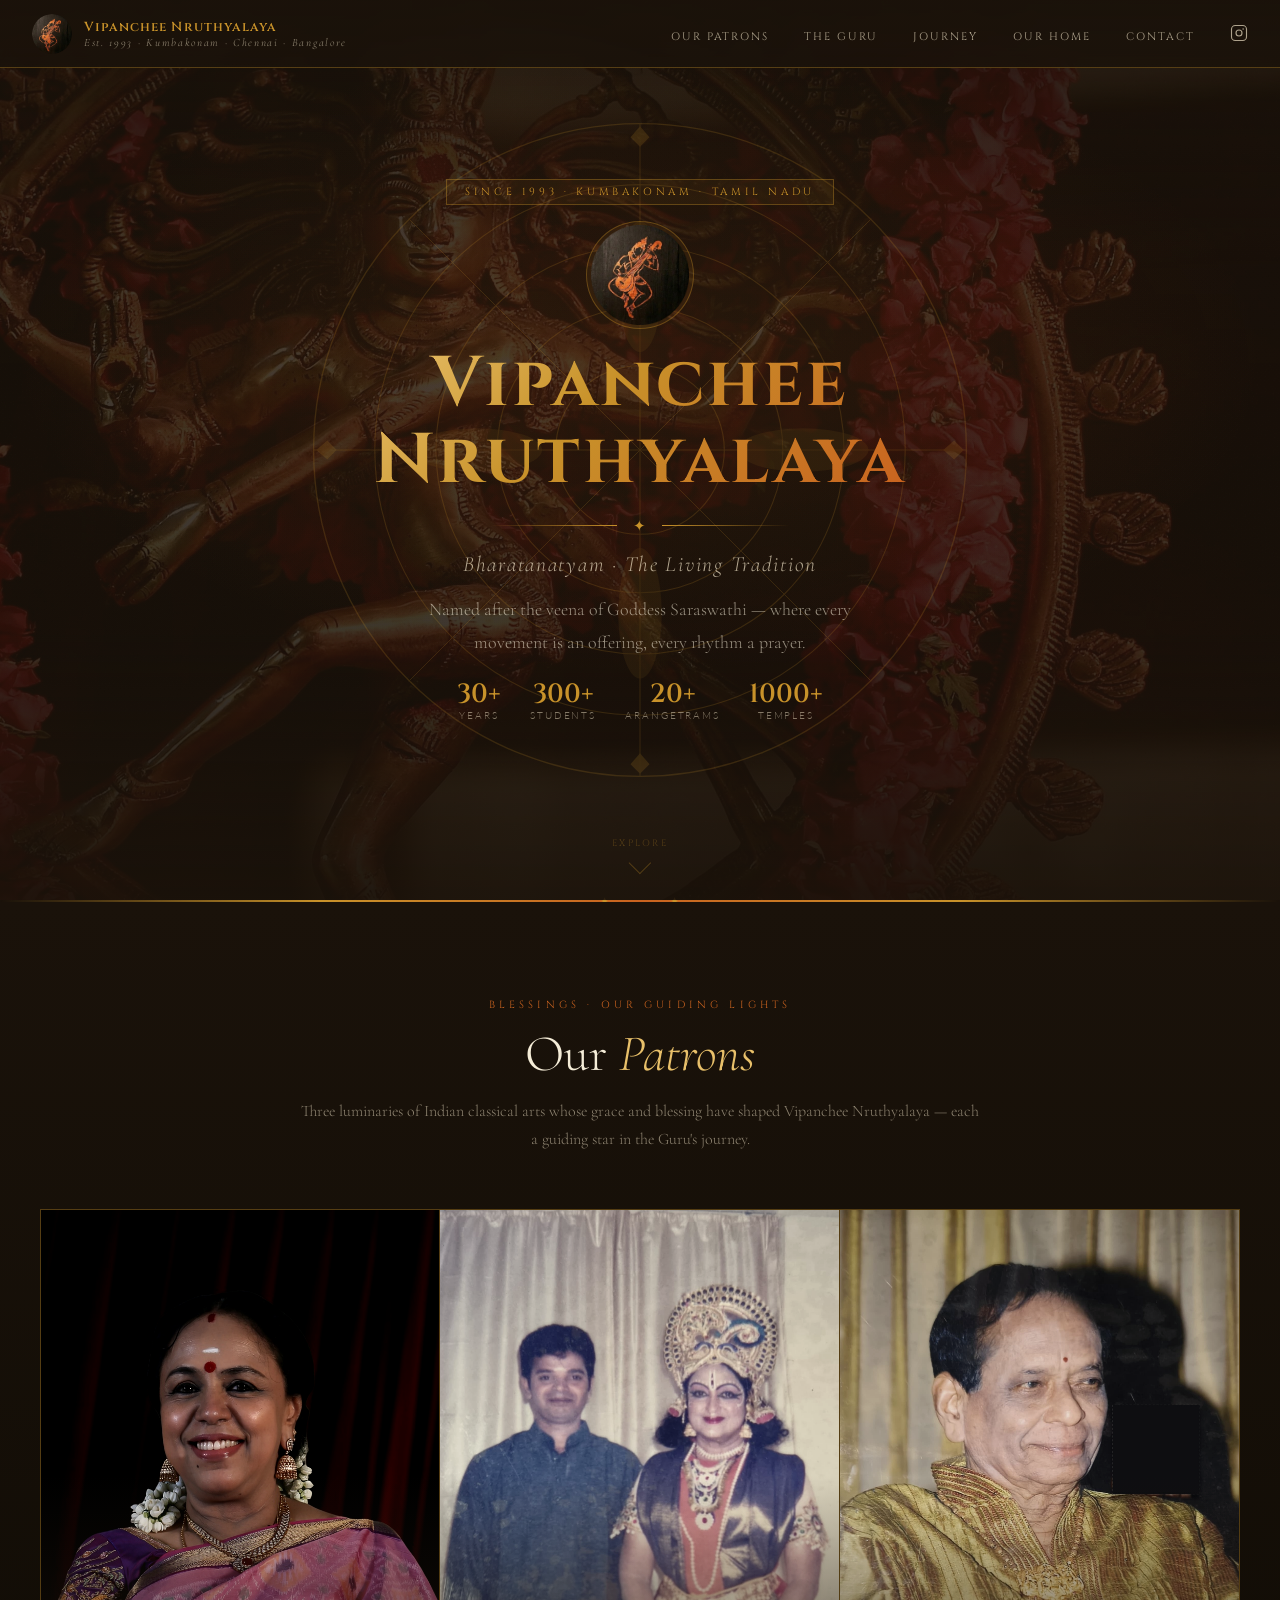
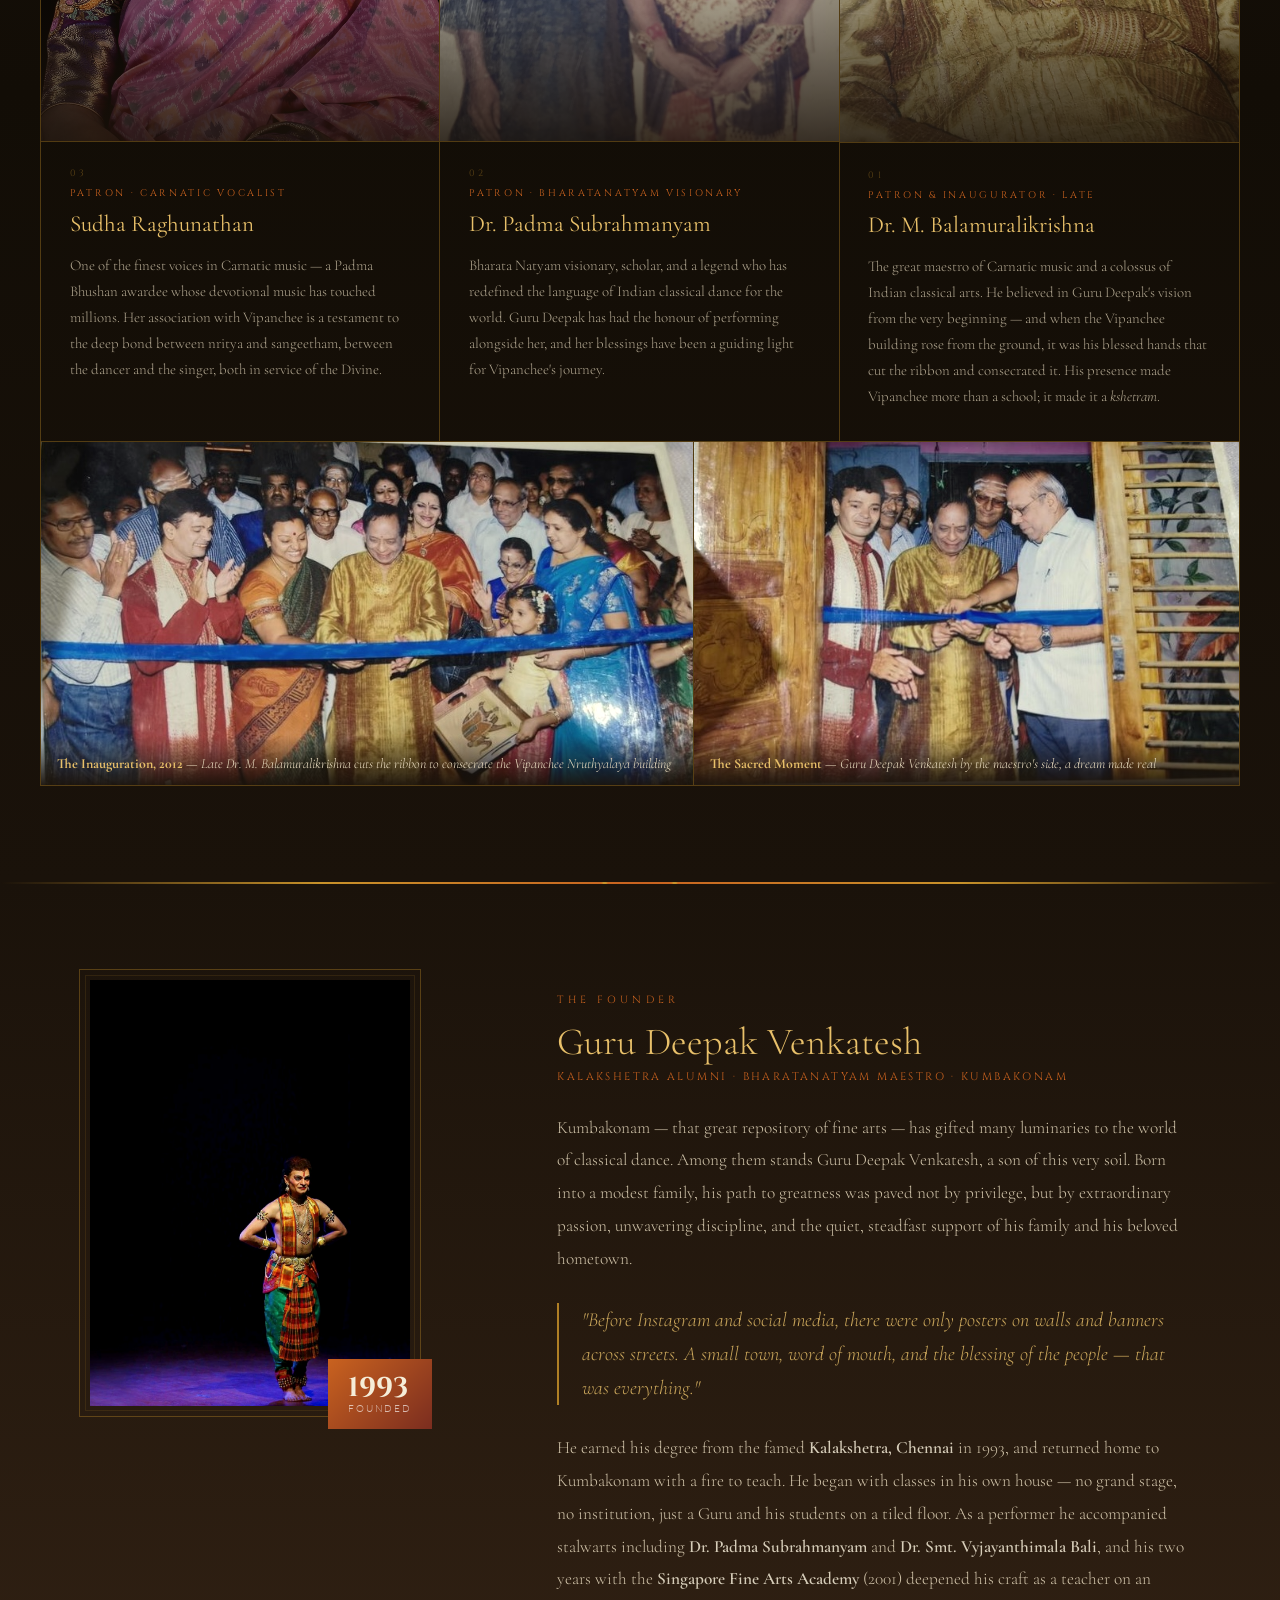
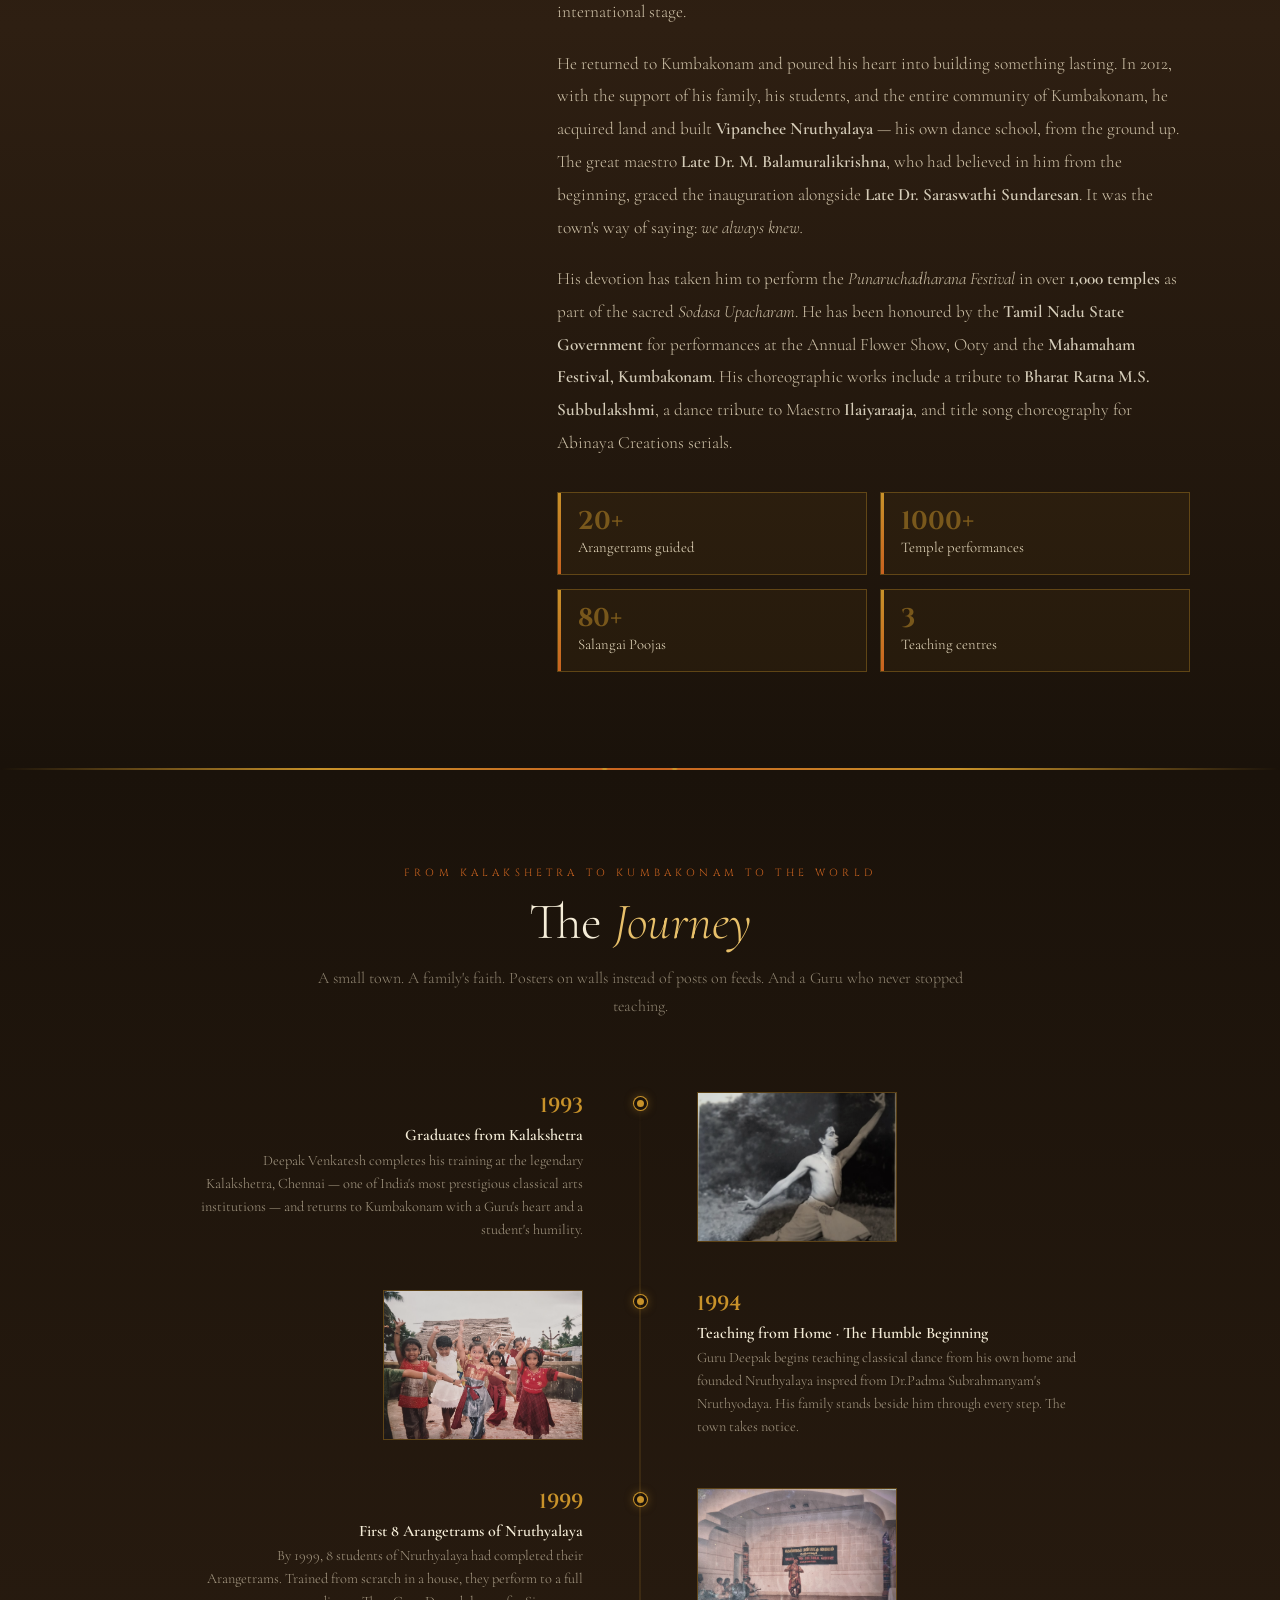
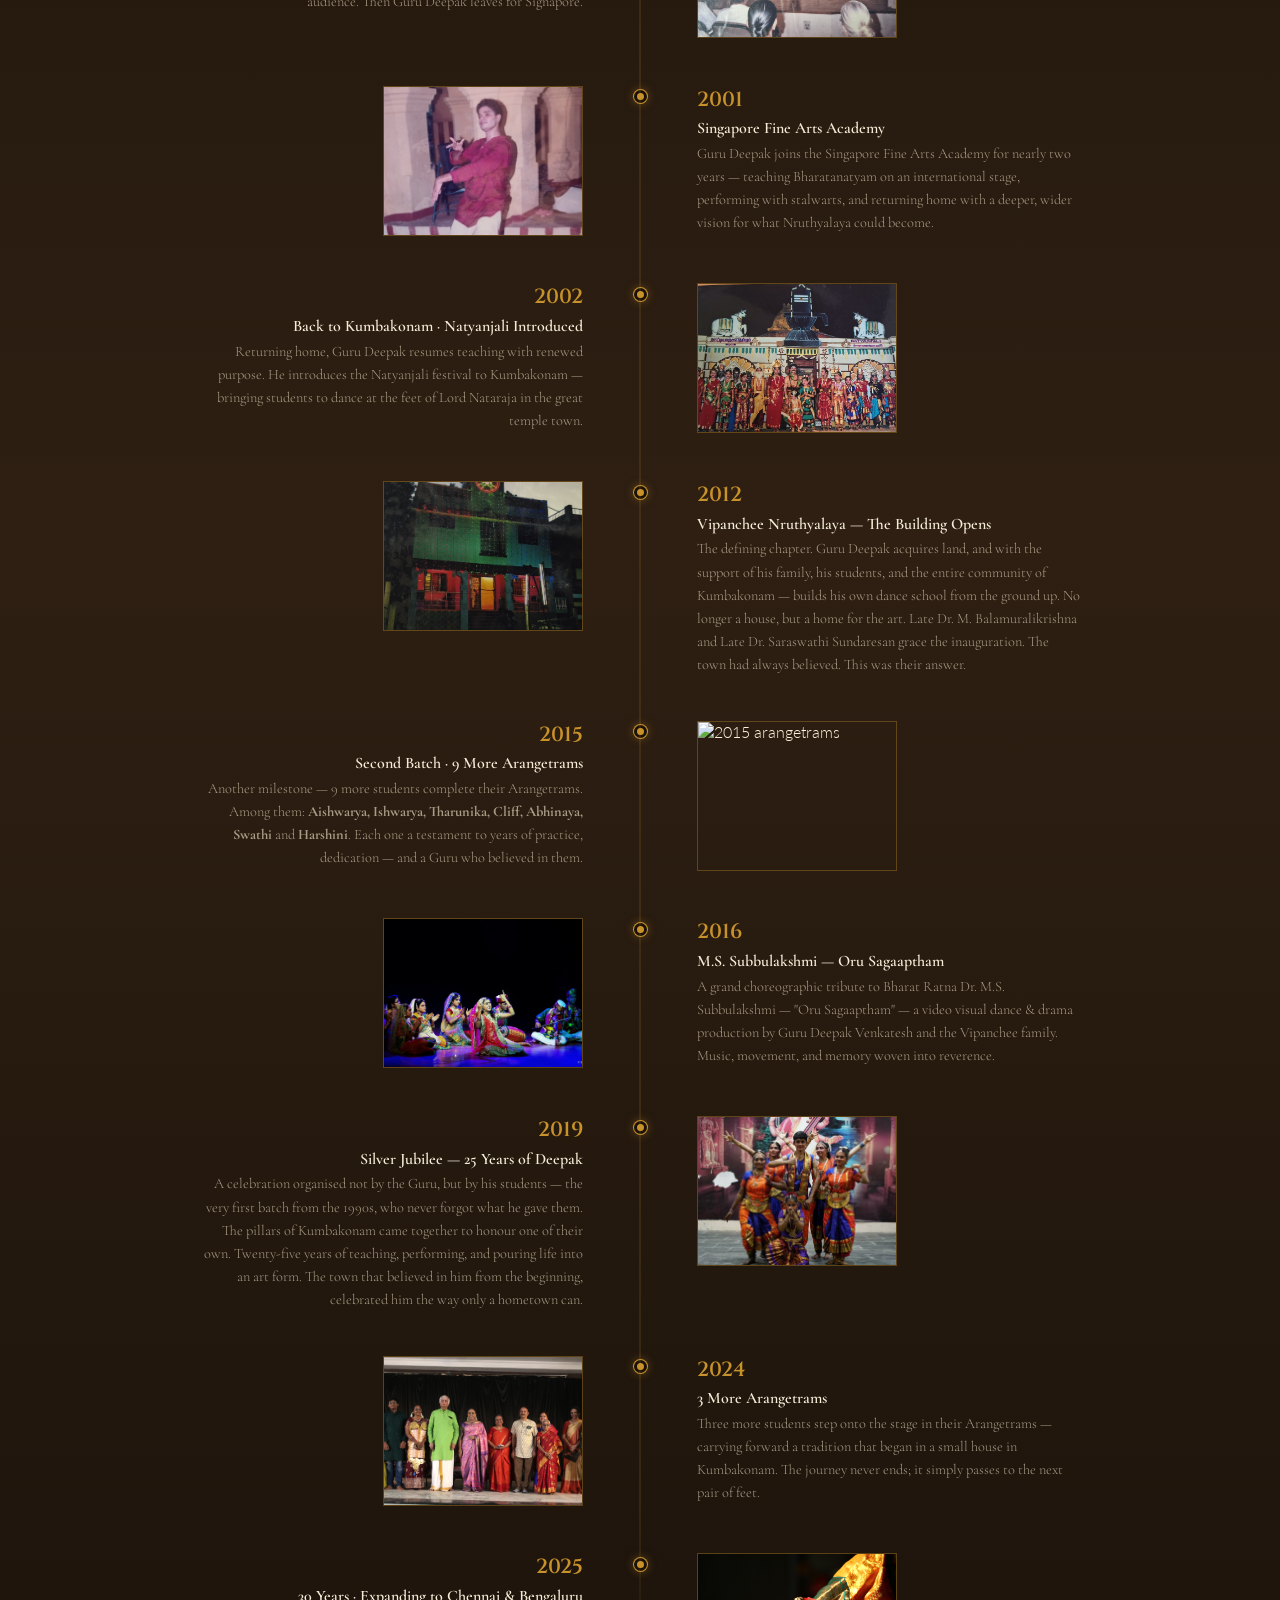
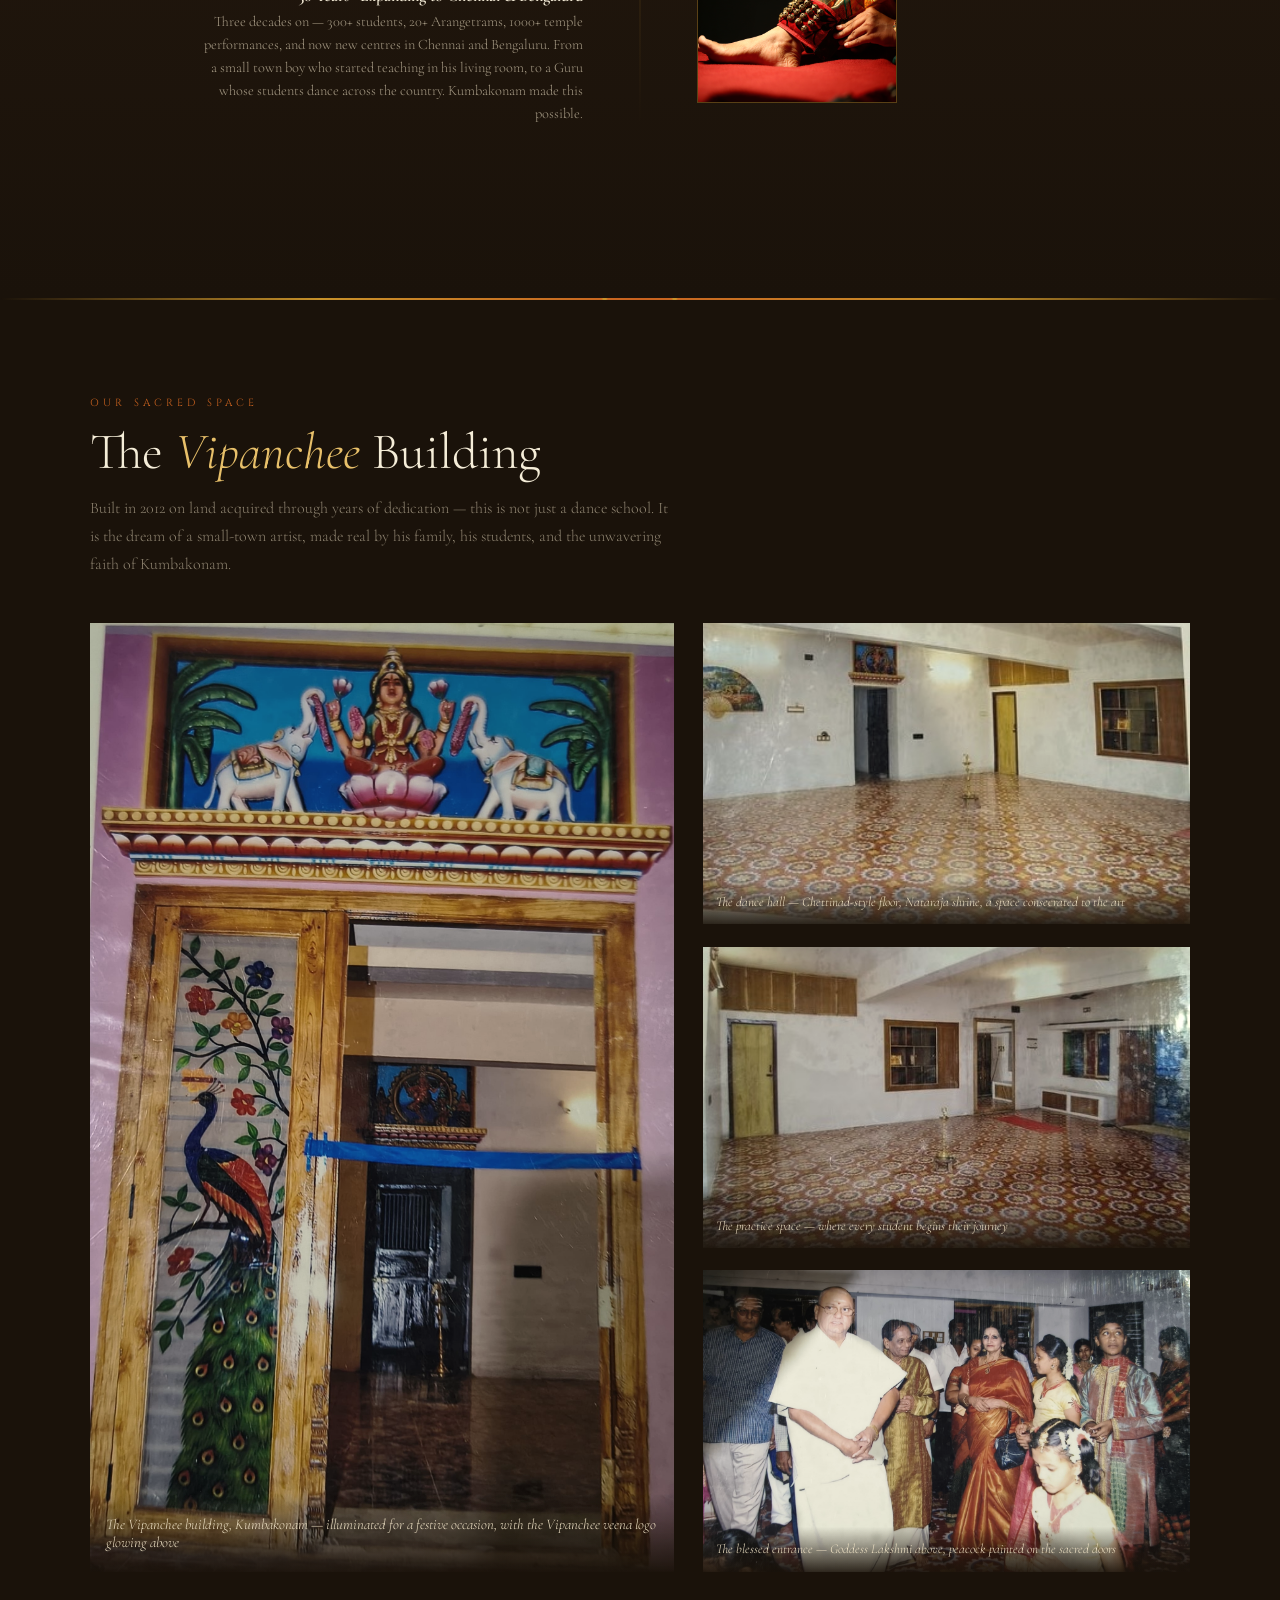
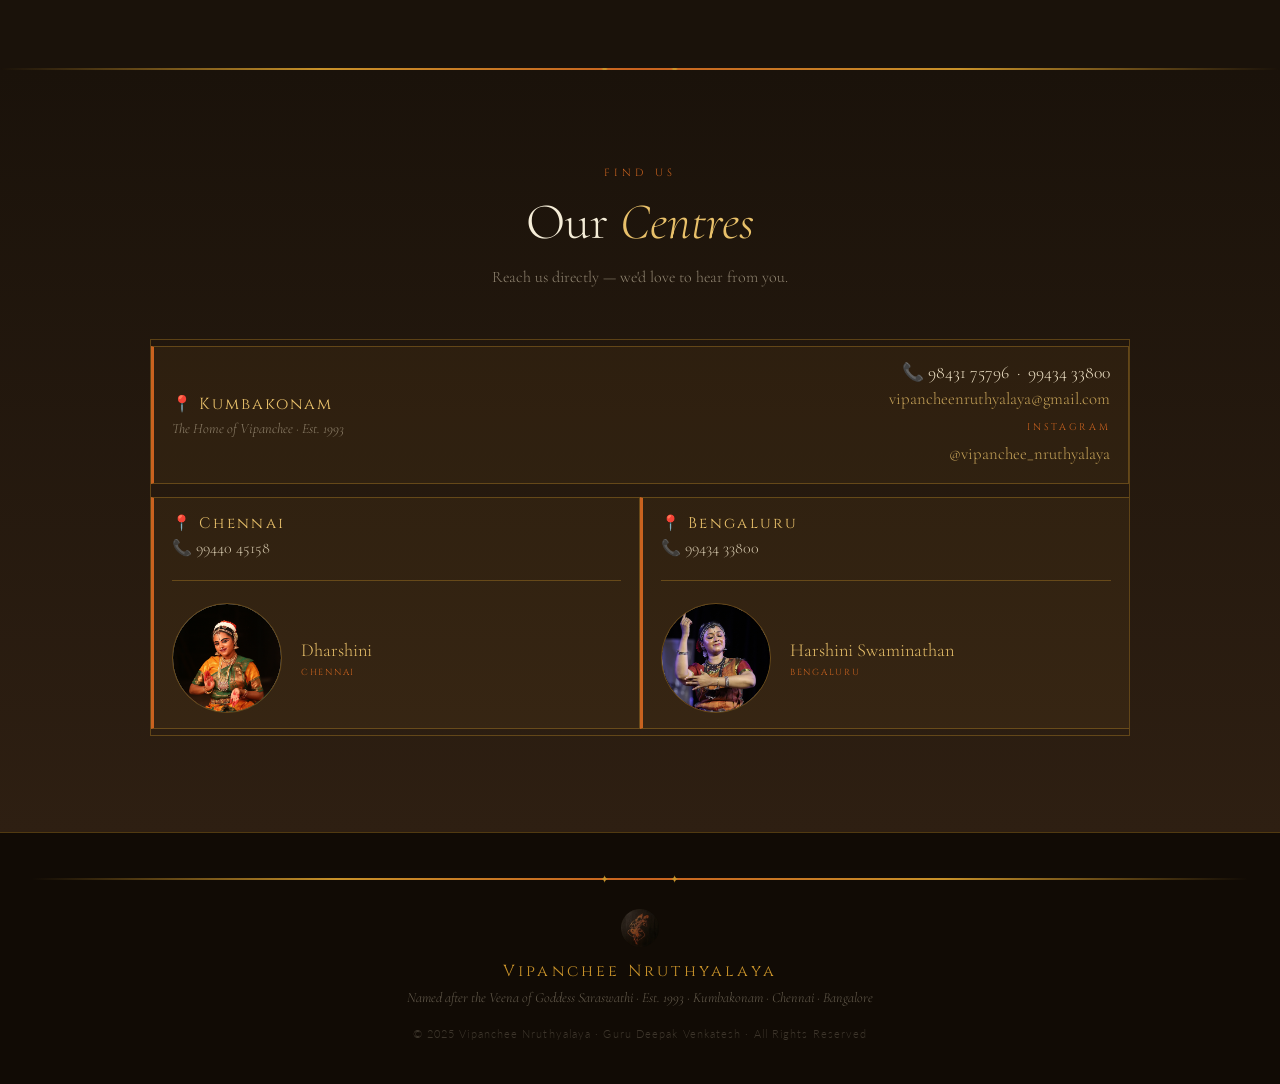
==== commit 28933792: "adding insta and fix phone link color" ====
--- a/index.html
+++ b/index.html
@@ -28,6 +28,15 @@
     <li><a href="#timeline">Journey</a></li>
     <li><a href="#building">Our Home</a></li>
     <li><a href="#contact">Contact</a></li>
+    <li>
+      <a href="https://www.instagram.com/vipanchee_nruthyalaya/" target="_blank" rel="noopener" class="nav-instagram" aria-label="Instagram">
+        <svg xmlns="http://www.w3.org/2000/svg" width="18" height="18" viewBox="0 0 24 24" fill="none" stroke="currentColor" stroke-width="1.5" stroke-linecap="round" stroke-linejoin="round">
+          <rect x="2" y="2" width="20" height="20" rx="5" ry="5"/>
+          <circle cx="12" cy="12" r="4"/>
+          <circle cx="17.5" cy="6.5" r="1" fill="currentColor" stroke="none"/>
+        </svg>
+      </a>
+    </li>
   </ul>
   <button class="nav-toggle" aria-label="Menu">☰</button>
 </nav>
@@ -487,6 +496,12 @@
           <div class="centre-email-inline">
             <a href="mailto:vipancheenruthyalaya@gmail.com">vipancheenruthyalaya@gmail.com</a>
           </div>
+          <div class="info-label">Instagram</div>
+          <div class="info-value">
+            <a href="https://www.instagram.com/vipanchee_nruthyalaya/" target="_blank" rel="noopener">
+              @vipanchee_nruthyalaya
+            </a>
+          </div>
         </div>
       </div>
 
--- a/css/styles.css
+++ b/css/styles.css
@@ -173,6 +173,14 @@
   cursor: pointer;
   font-size: 1rem;
 }
+.nav-instagram {
+  color: var(--parchment);
+  opacity: 0.7;
+  transition: opacity 0.3s, color 0.3s;
+  display: flex;
+  align-items: center;
+}
+.nav-instagram:hover { opacity: 1; color: var(--gold-light); }
 
 /* ============================================================
    HERO
@@ -896,6 +904,10 @@
    ============================================================ */
 #contact {
   background: linear-gradient(180deg, var(--dark) 0%, var(--smoke) 100%);
+}
+a[href^="tel"] {
+  color: inherit;
+  text-decoration: none;
 }
 
 /* outer wrapper — wide, centred */
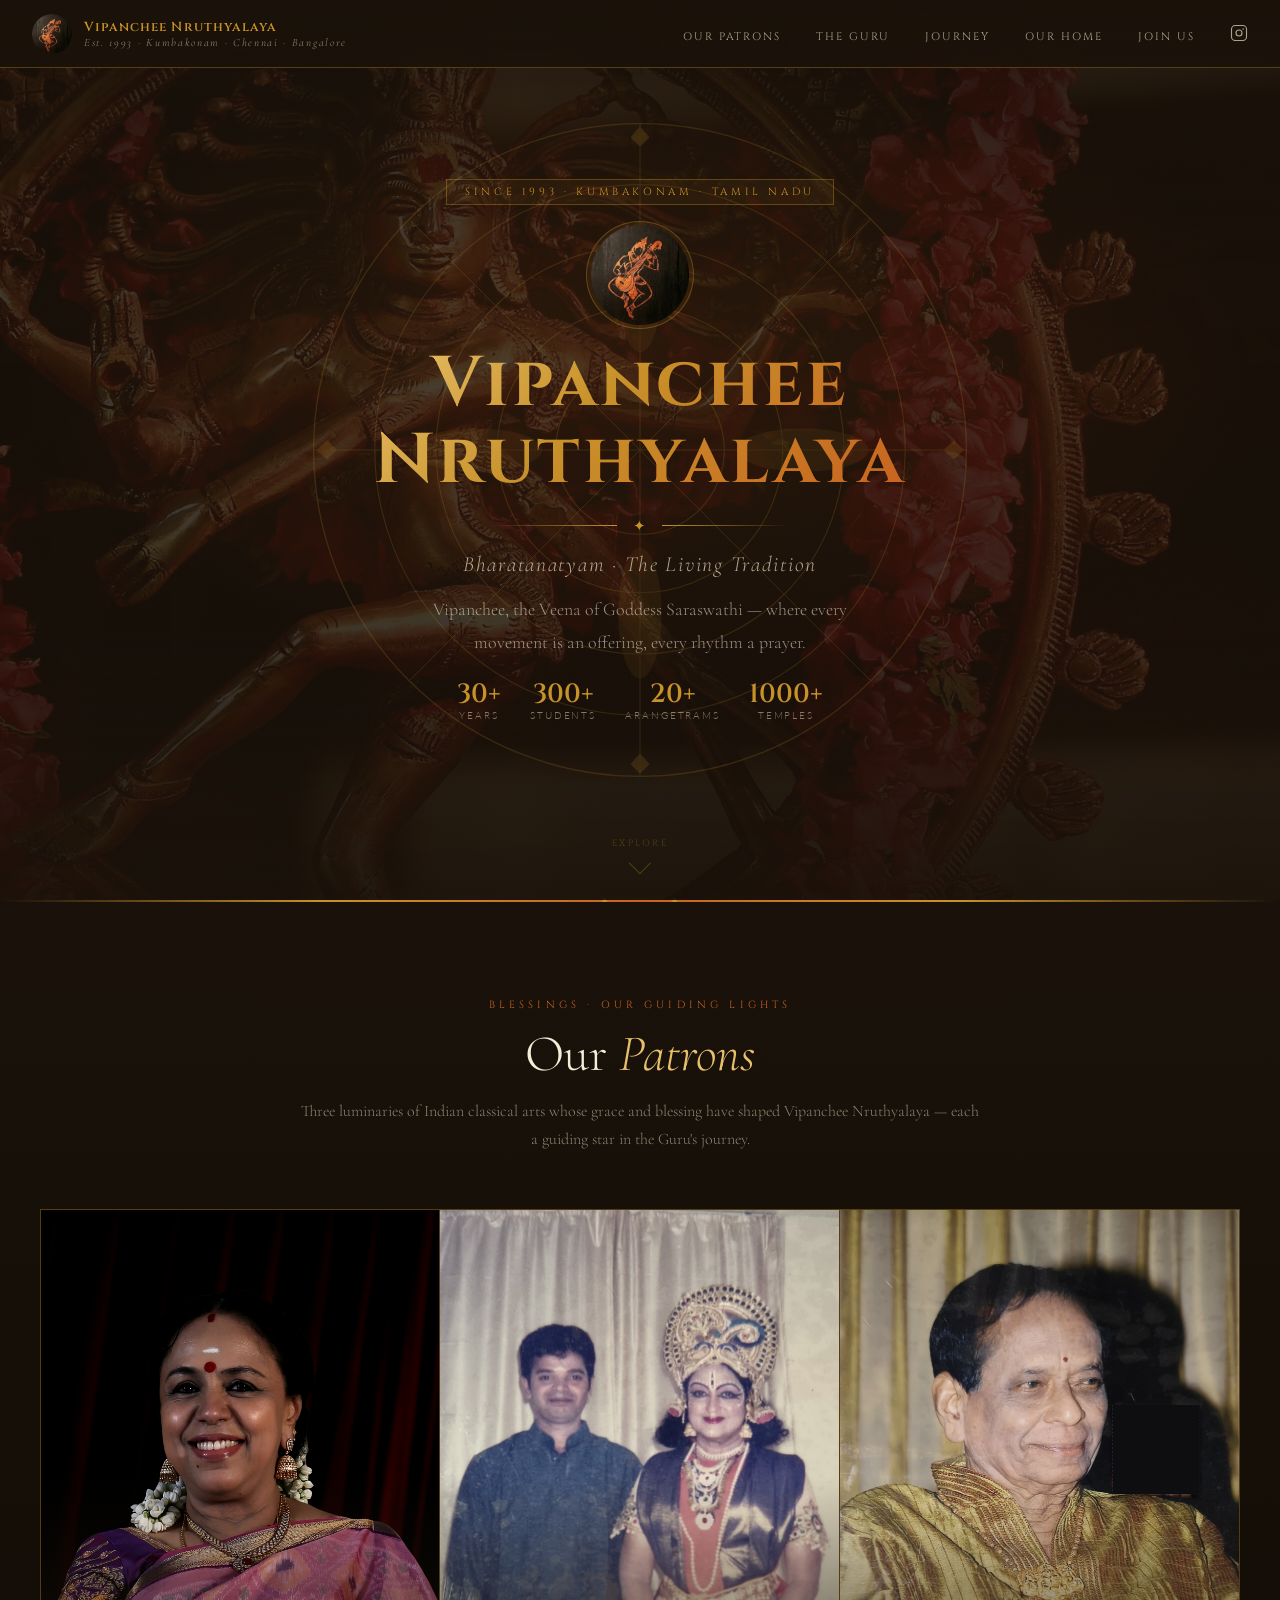
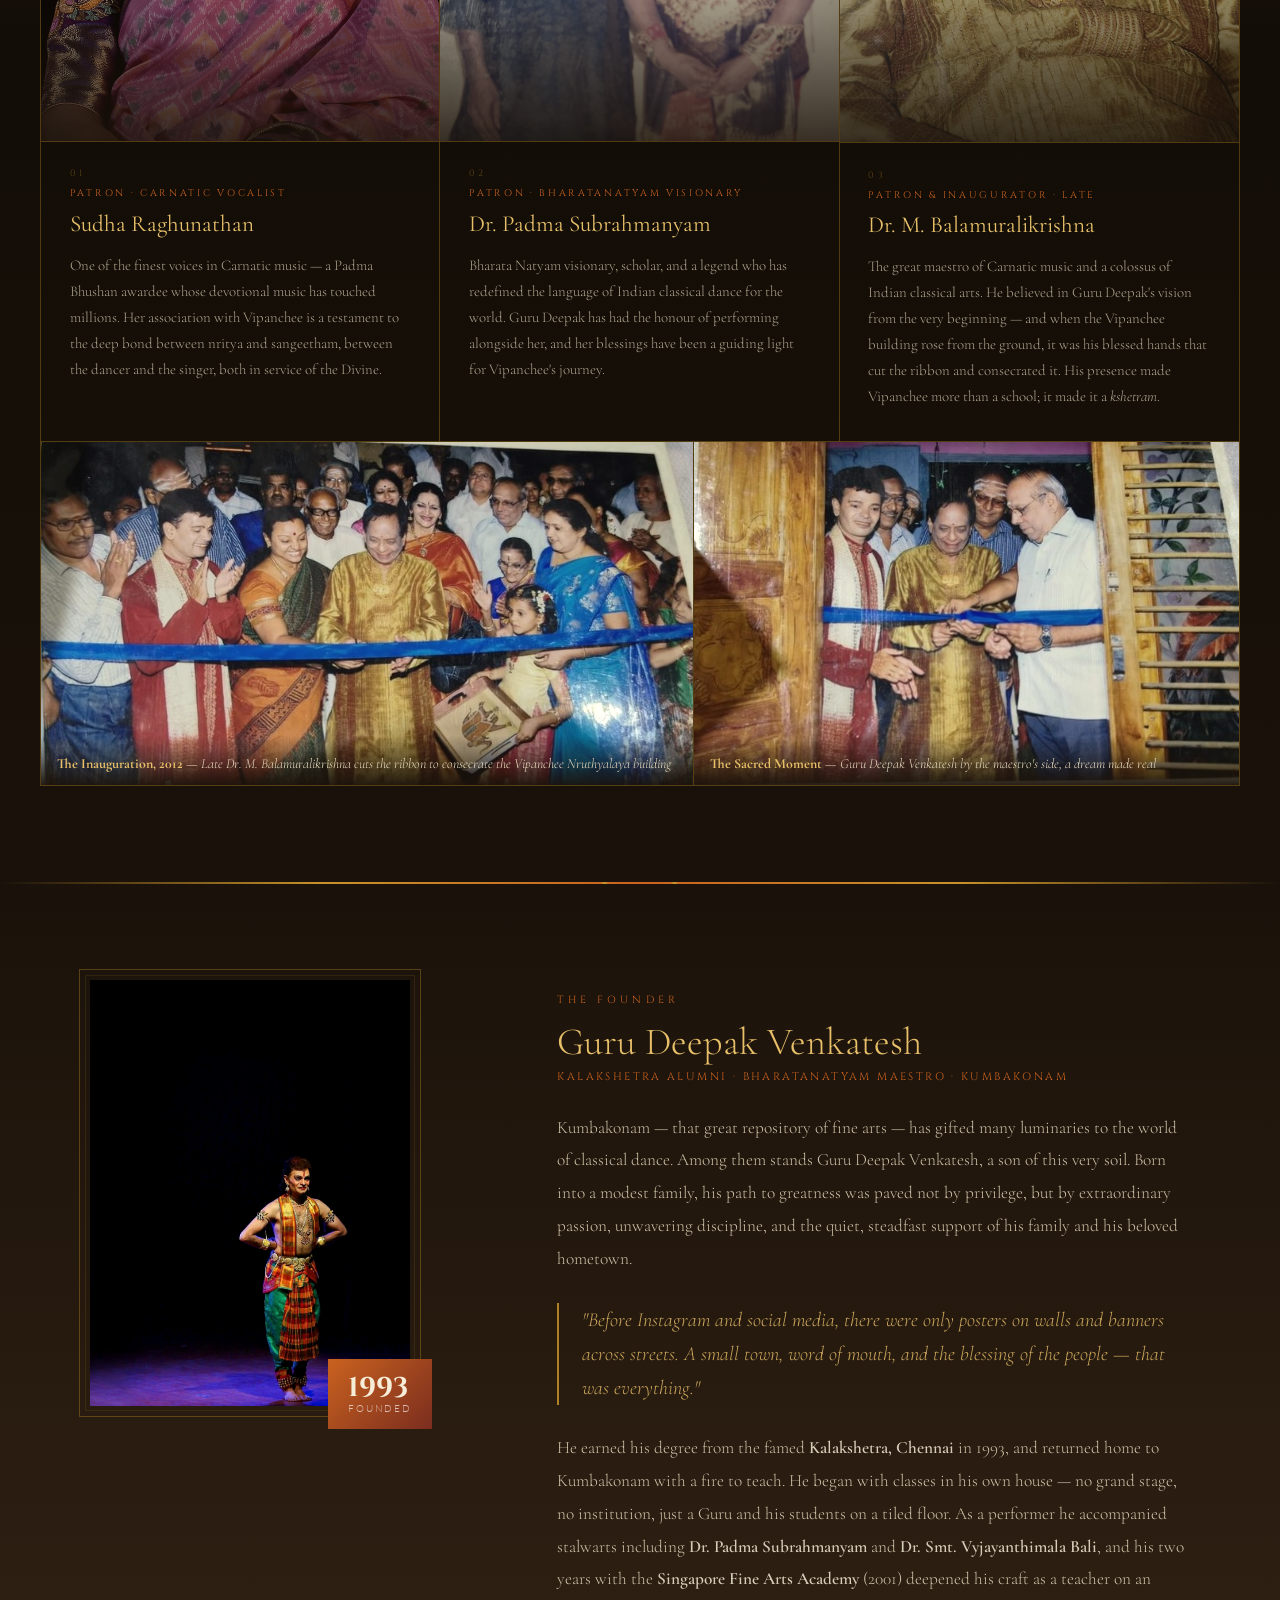
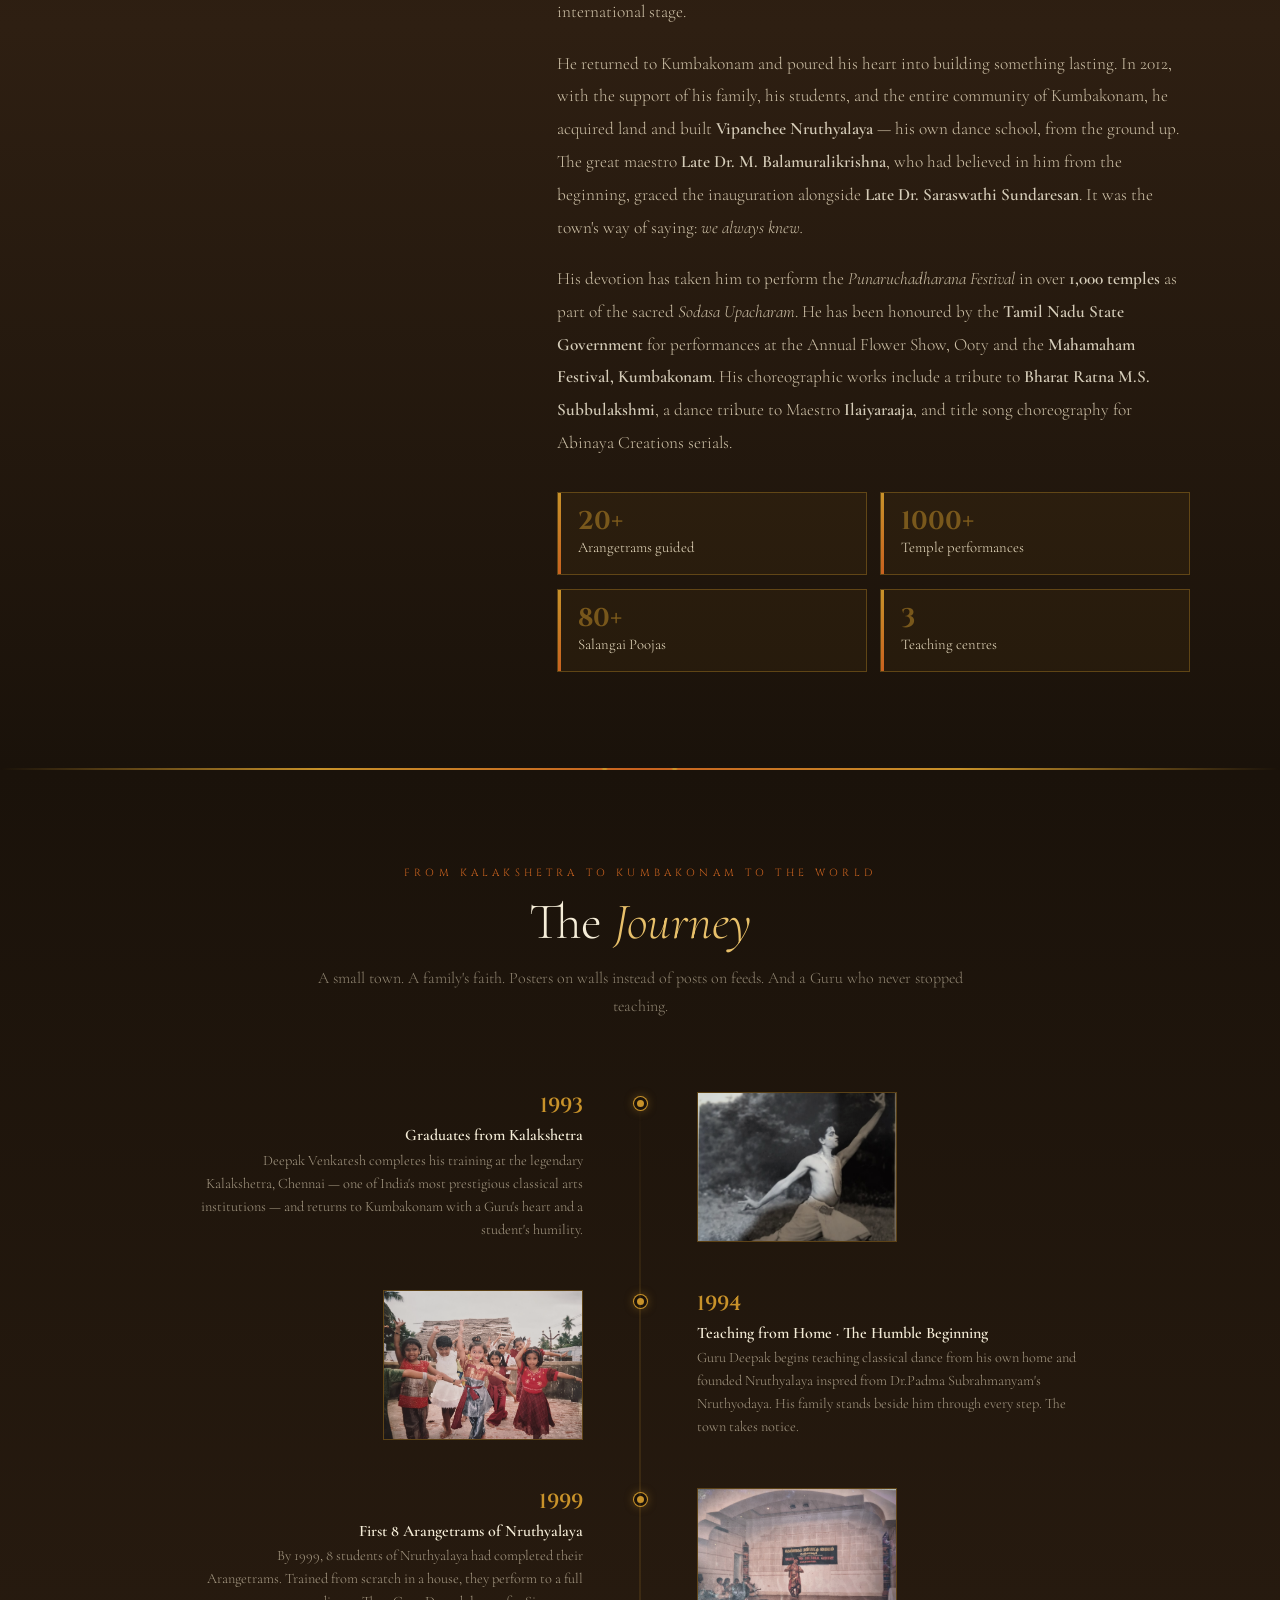
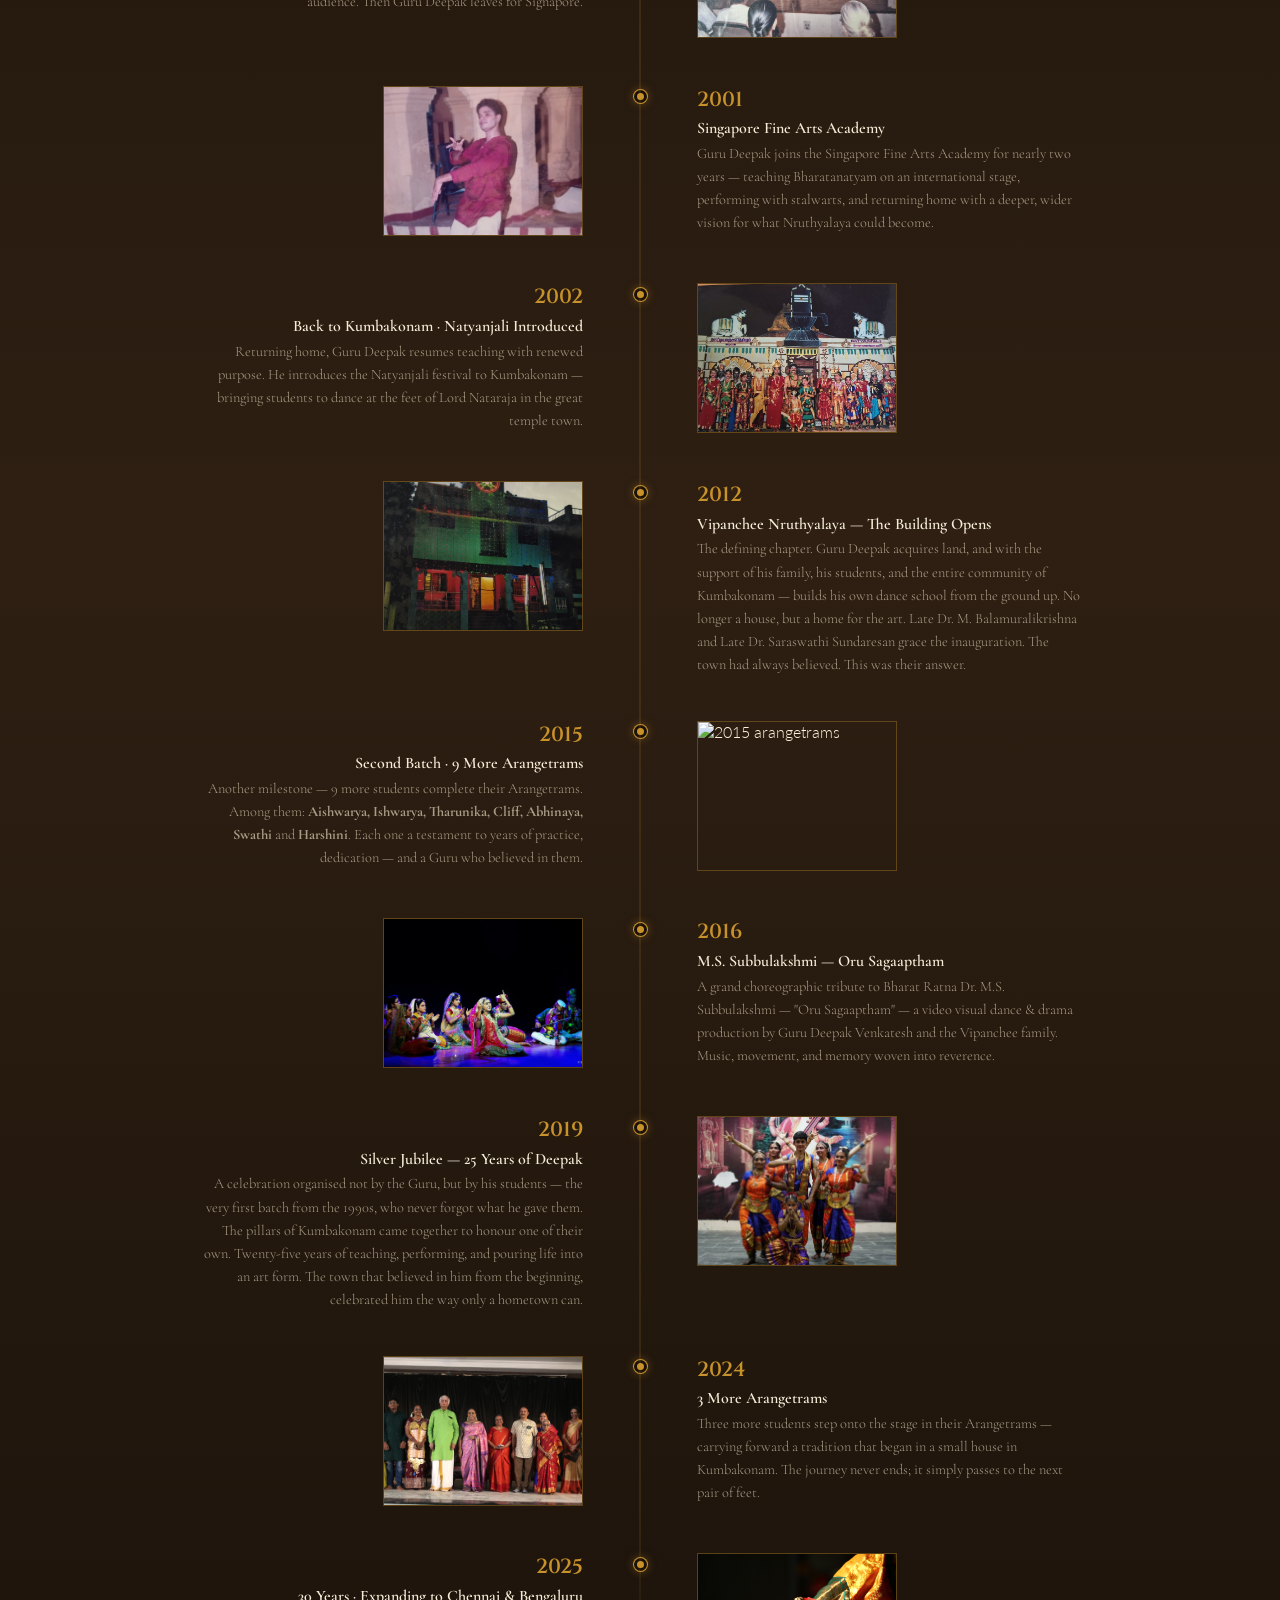
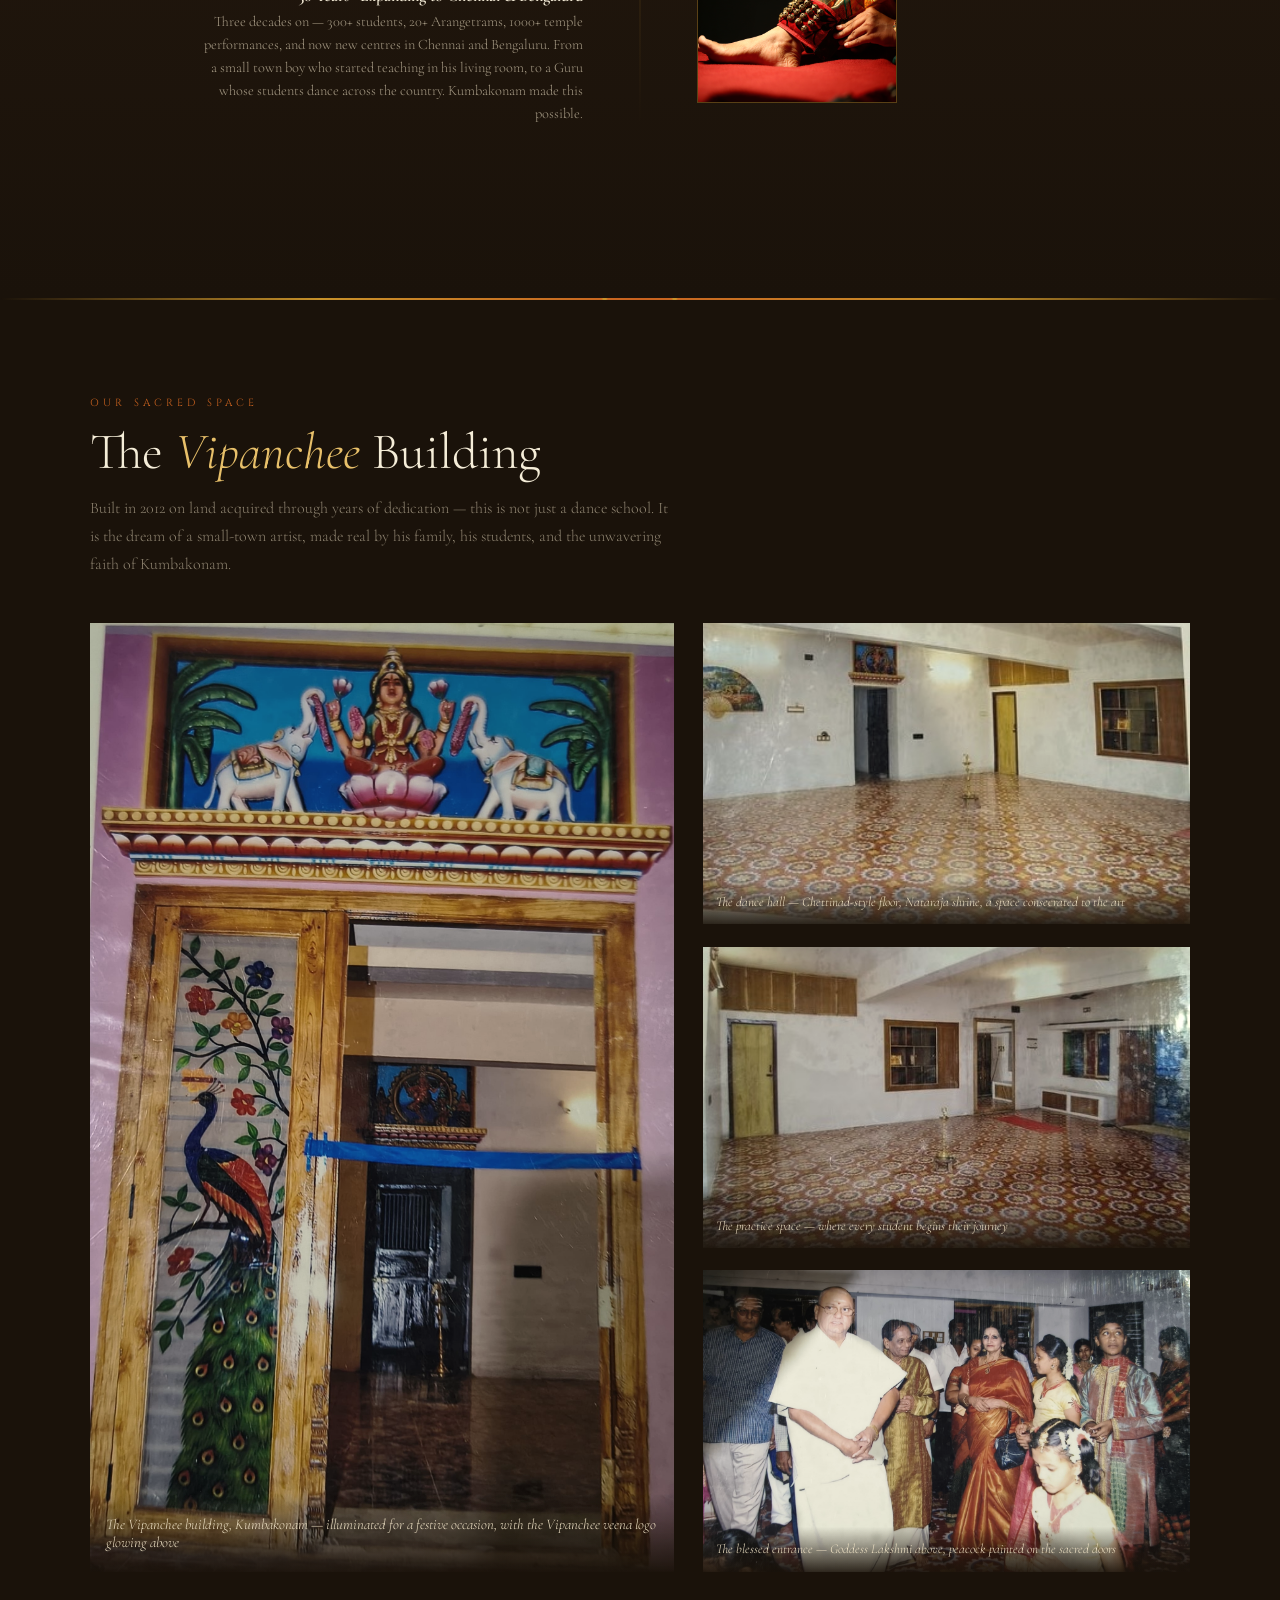
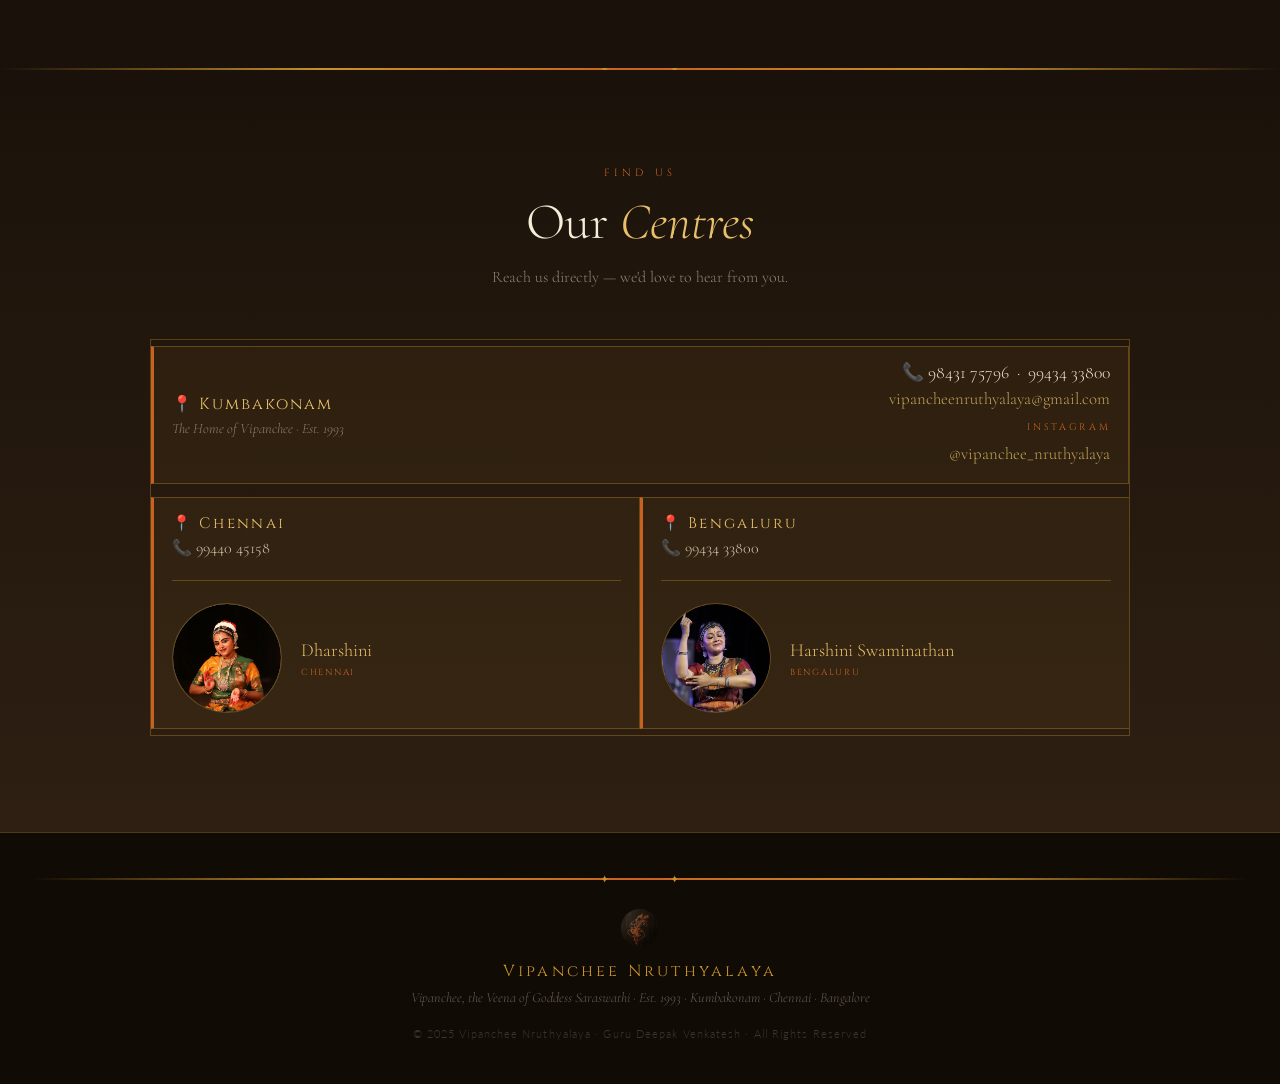
==== commit c2b9fdfc: "saurabh sir changes" ====
--- a/index.html
+++ b/index.html
@@ -27,7 +27,7 @@
     <li><a href="#about">The Guru</a></li>
     <li><a href="#timeline">Journey</a></li>
     <li><a href="#building">Our Home</a></li>
-    <li><a href="#contact">Contact</a></li>
+    <li><a href="#contact">Join us</a></li>
     <li>
       <a href="https://www.instagram.com/vipanchee_nruthyalaya/" target="_blank" rel="noopener" class="nav-instagram" aria-label="Instagram">
         <svg xmlns="http://www.w3.org/2000/svg" width="18" height="18" viewBox="0 0 24 24" fill="none" stroke="currentColor" stroke-width="1.5" stroke-linecap="round" stroke-linejoin="round">
@@ -77,7 +77,7 @@
     <div class="hero-divider"><span>✦</span></div>
     <p class="hero-subtitle">Bharatanatyam · The Living Tradition</p>
     <p class="hero-tagline">
-      Named after the veena of Goddess Saraswathi — where every movement
+      Vipanchee, the Veena of Goddess Saraswathi — where every movement
       is an offering, every rhythm a prayer.
     </p>
     <div class="hero-stats">
@@ -116,7 +116,7 @@
           <img src="images/bmk/sudha.jpg" alt="Sudha Raghunathan" loading="lazy"/>
         </div>
         <div class="patron-card-body">
-          <div class="patron-number">03</div>
+          <div class="patron-number">01</div>
           <div class="patron-role">Patron · Carnatic Vocalist</div>
           <div class="patron-name">Sudha Raghunathan</div>
           <p class="patron-desc">
@@ -154,7 +154,7 @@
           <img src="images/bmk/bmk-portrait.JPG" alt="Late Dr. M. Balamuralikrishna" loading="lazy"/>
         </div>
         <div class="patron-card-body">
-          <div class="patron-number">01</div>
+          <div class="patron-number">03</div>
           <div class="patron-role">Patron &amp; Inaugurator · Late</div>
           <div class="patron-name">Dr. M. Balamuralikrishna</div>
           <p class="patron-desc">
@@ -587,7 +587,7 @@
   <div class="kolam-border" style="margin-bottom:1.8rem;"></div>
   <img class="footer-logo" src="images/logo.png" alt="Vipanchee Nruthyalaya"/>
   <div class="footer-name">Vipanchee Nruthyalaya</div>
-  <div class="footer-sub">Named after the Veena of Goddess Saraswathi · Est. 1993 · Kumbakonam · Chennai · Bangalore</div>
+  <div class="footer-sub">Vipanchee, the Veena of Goddess Saraswathi · Est. 1993 · Kumbakonam · Chennai · Bangalore</div>
   <div class="footer-copy">© 2025 Vipanchee Nruthyalaya · Guru Deepak Venkatesh · All Rights Reserved</div>
 </footer>
 
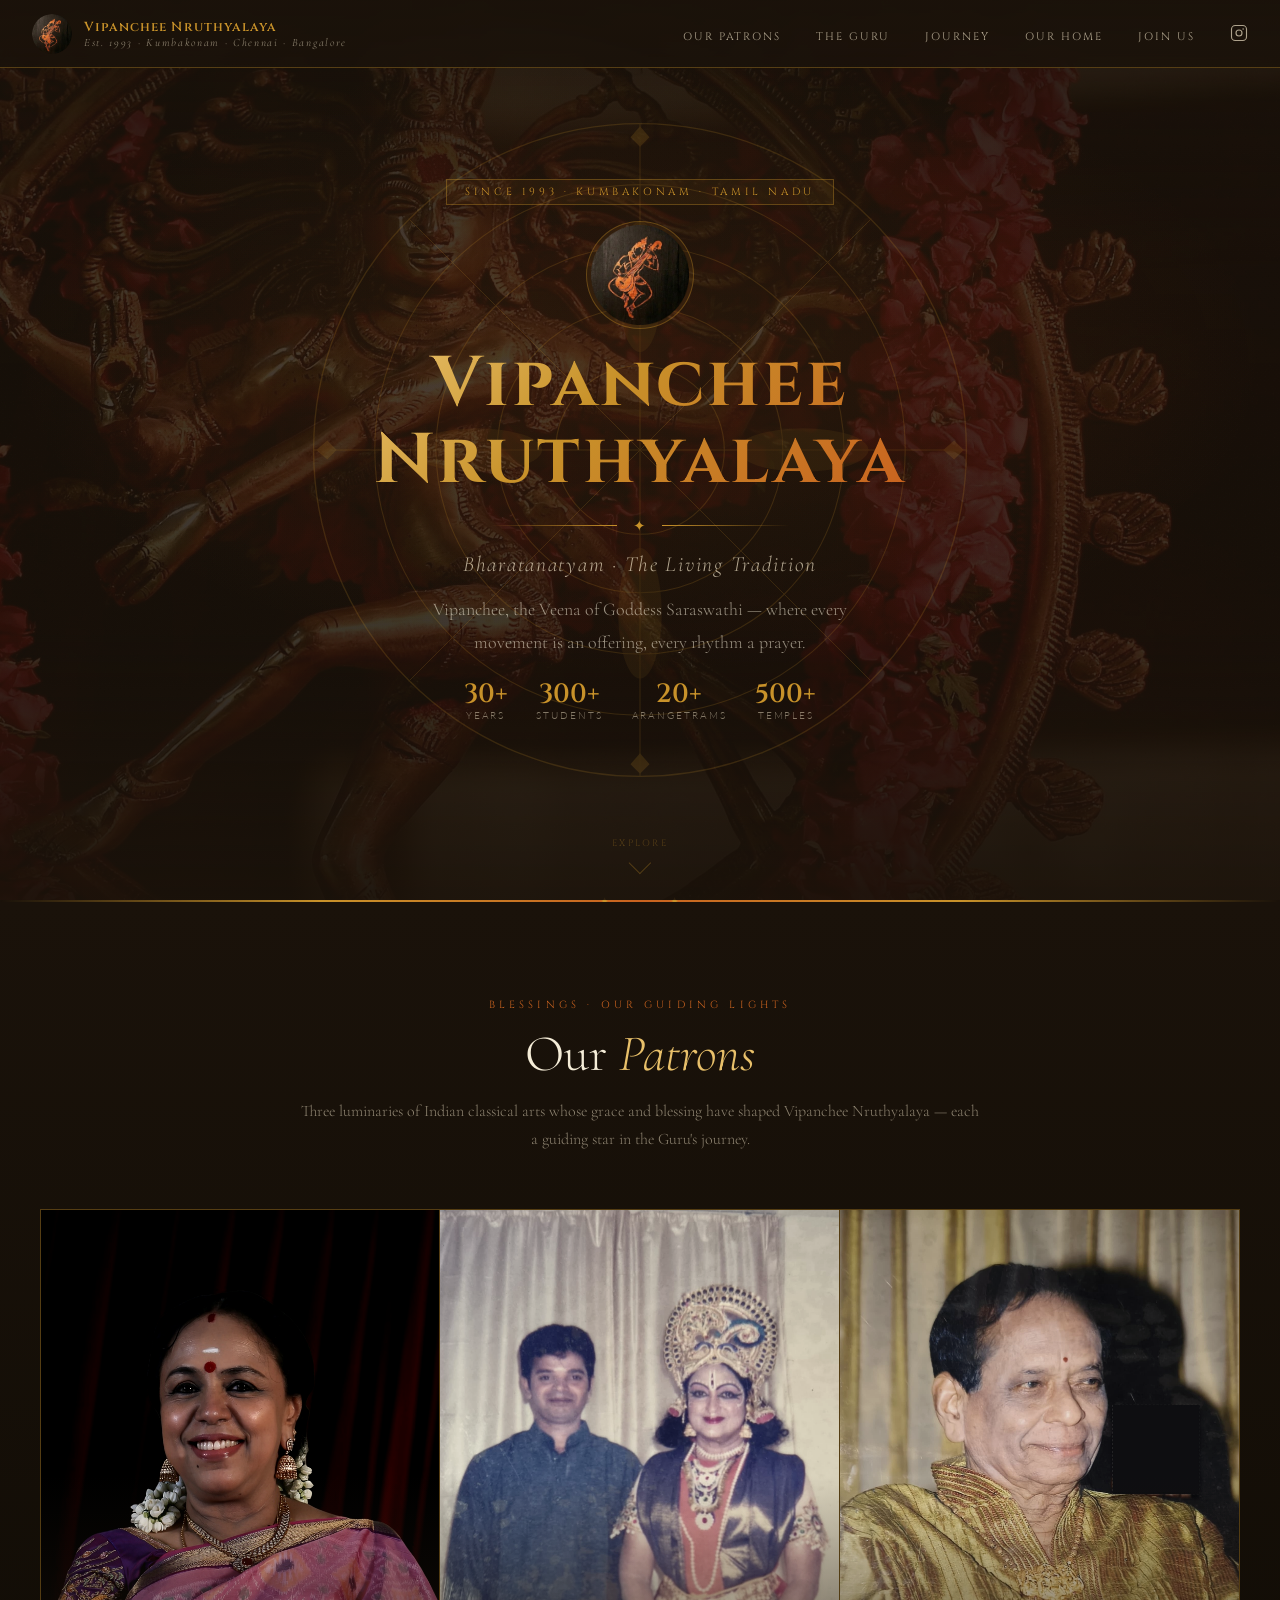
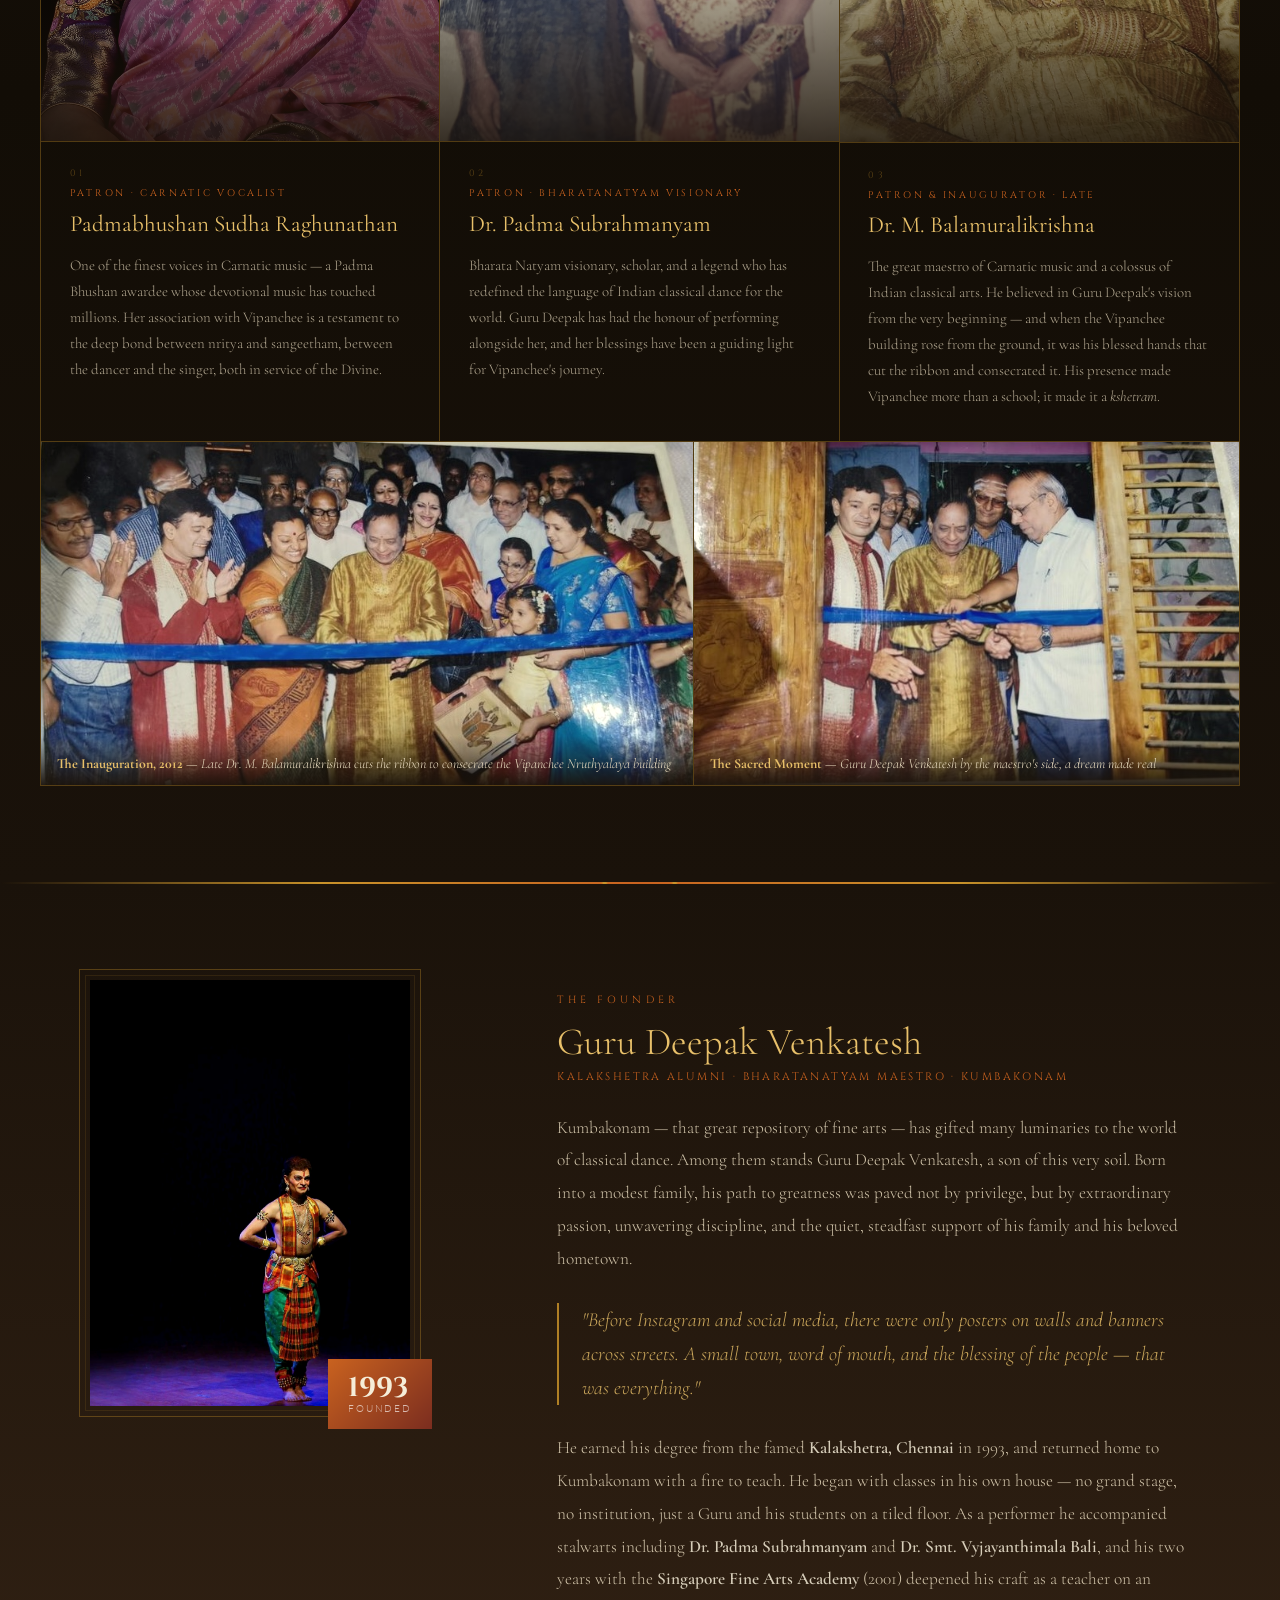
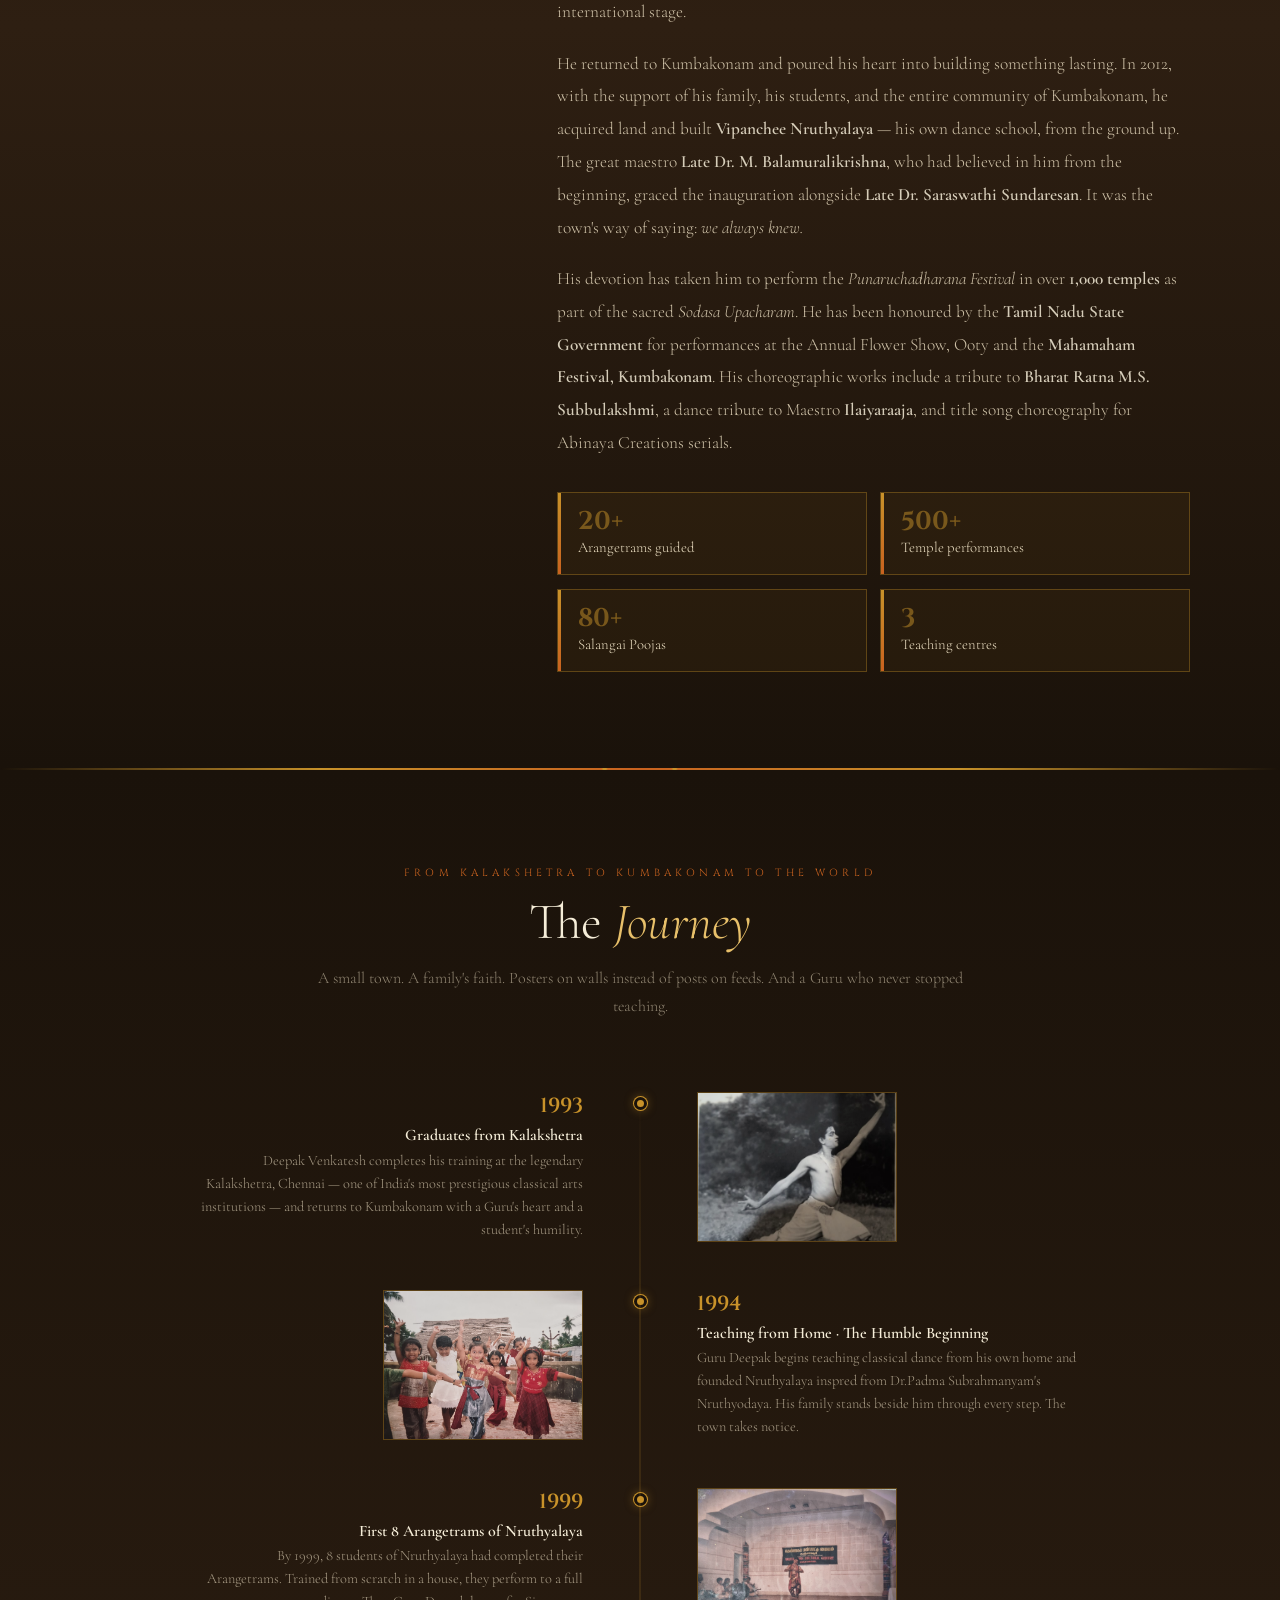
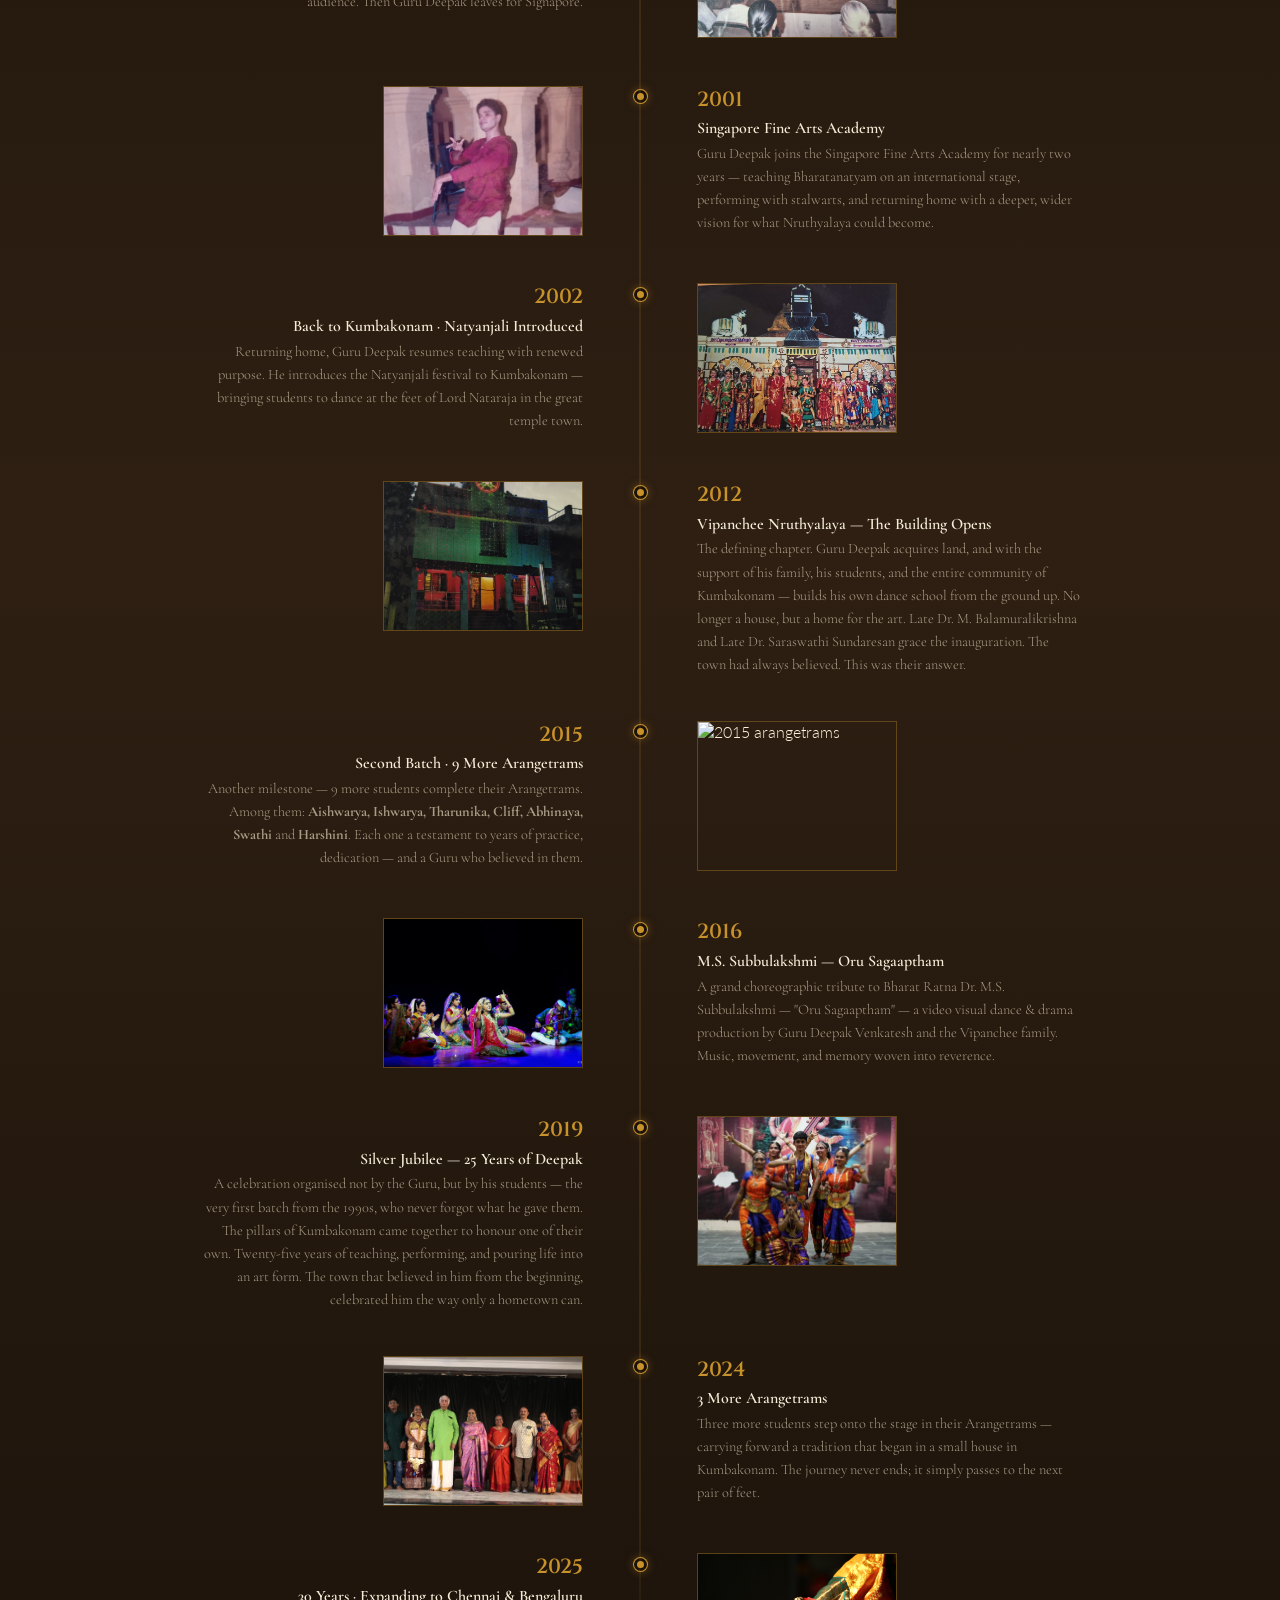
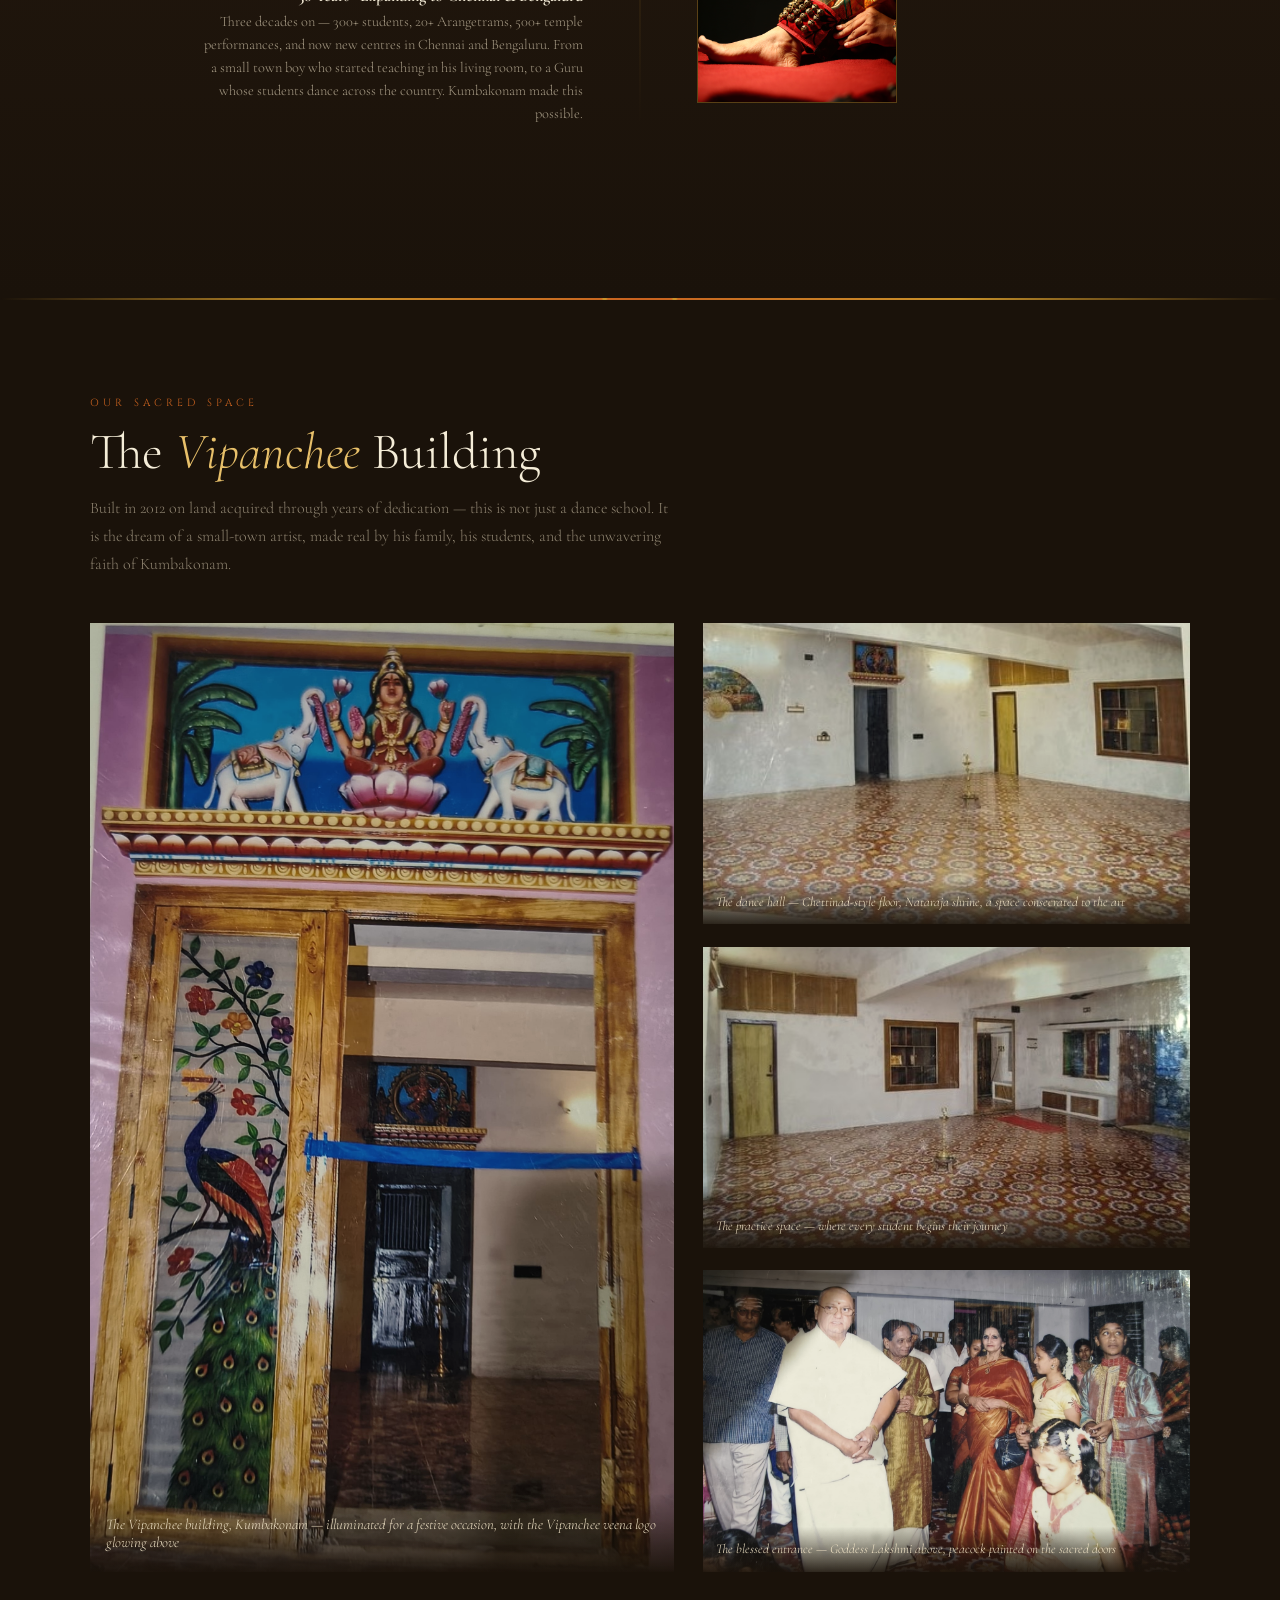
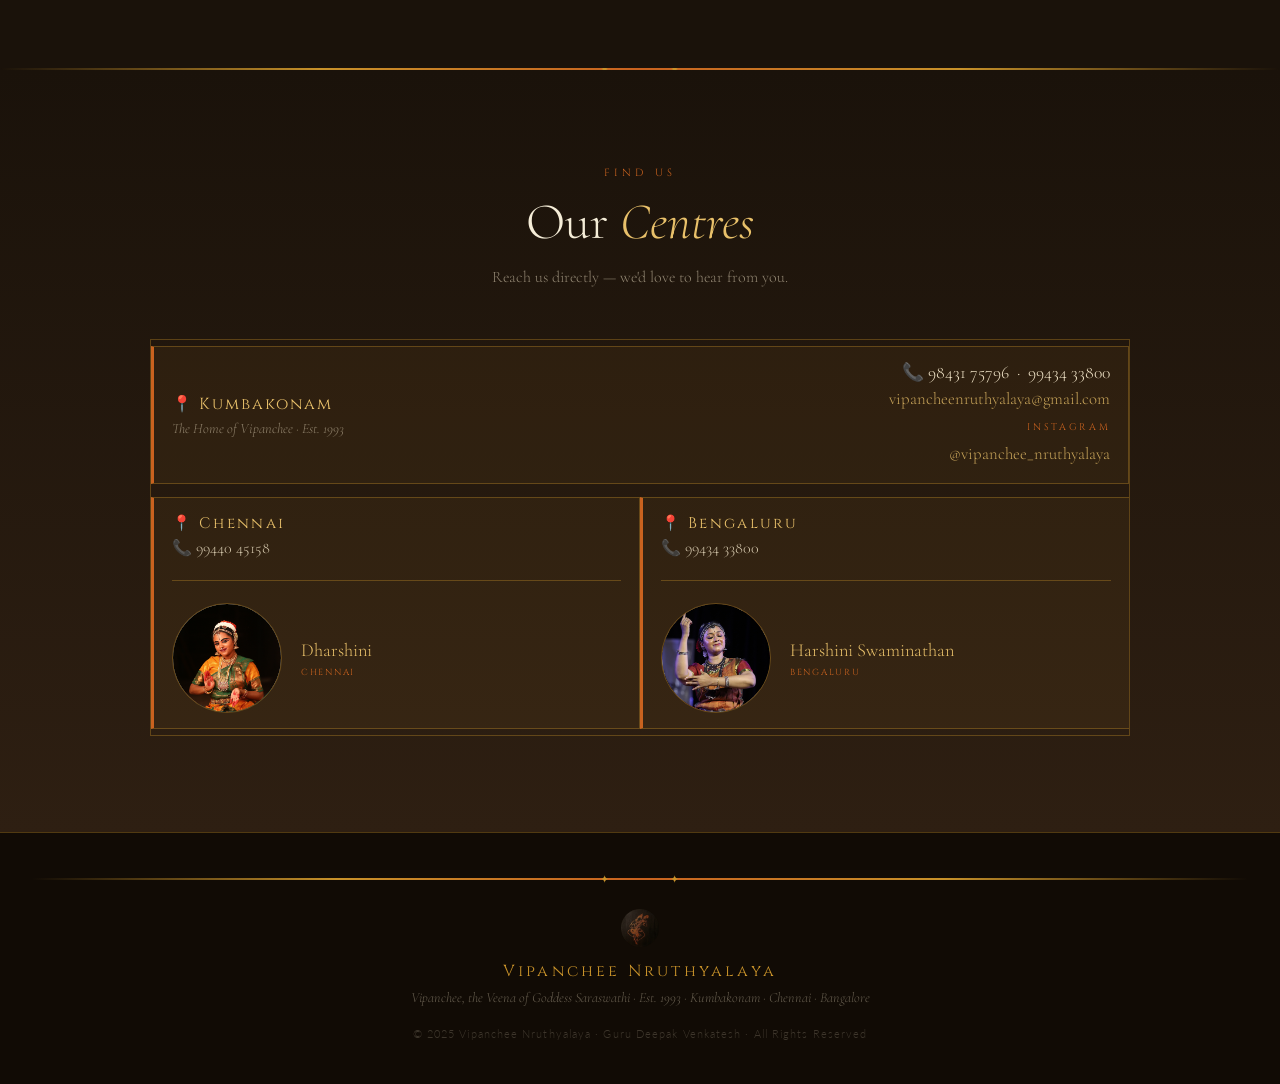
==== commit 904018af: "appa changes" ====
--- a/index.html
+++ b/index.html
@@ -84,7 +84,7 @@
       <div class="stat"><span class="stat-num">30+</span><span class="stat-label">Years</span></div>
       <div class="stat"><span class="stat-num">300+</span><span class="stat-label">Students</span></div>
       <div class="stat"><span class="stat-num">20+</span><span class="stat-label">Arangetrams</span></div>
-      <div class="stat"><span class="stat-num">1000+</span><span class="stat-label">Temples</span></div>
+      <div class="stat"><span class="stat-num">500+</span><span class="stat-label">Temples</span></div>
     </div>
   </div>
 
@@ -118,7 +118,7 @@
         <div class="patron-card-body">
           <div class="patron-number">01</div>
           <div class="patron-role">Patron · Carnatic Vocalist</div>
-          <div class="patron-name">Sudha Raghunathan</div>
+          <div class="patron-name">Padmabhushan Sudha Raghunathan</div>
           <p class="patron-desc">
             One of the finest voices in Carnatic music — a Padma Bhushan awardee whose
             devotional music has touched millions. Her association with Vipanchee is a
@@ -258,7 +258,7 @@
           <div class="pillar-label">Arangetrams guided</div>
         </div>
         <div class="pillar">
-          <div class="pillar-num">1000+</div>
+          <div class="pillar-num">500+</div>
           <div class="pillar-label">Temple performances</div>
         </div>
         <div class="pillar">
@@ -414,7 +414,7 @@
       <div class="tl-content">
         <div class="tl-year">2025</div>
         <div class="tl-event">30 Years · Expanding to Chennai &amp; Bengaluru</div>
-        <div class="tl-desc">Three decades on — 300+ students, 20+ Arangetrams, 1000+ temple performances, and now new centres in Chennai and Bengaluru. From a small town boy who started teaching in his living room, to a Guru whose students dance across the country. Kumbakonam made this possible.</div>
+        <div class="tl-desc">Three decades on — 300+ students, 20+ Arangetrams, 500+ temple performances, and now new centres in Chennai and Bengaluru. From a small town boy who started teaching in his living room, to a Guru whose students dance across the country. Kumbakonam made this possible.</div>
       </div>
       <div class="tl-dot"><div class="tl-dot-inner"></div></div>
       <div class="tl-image">
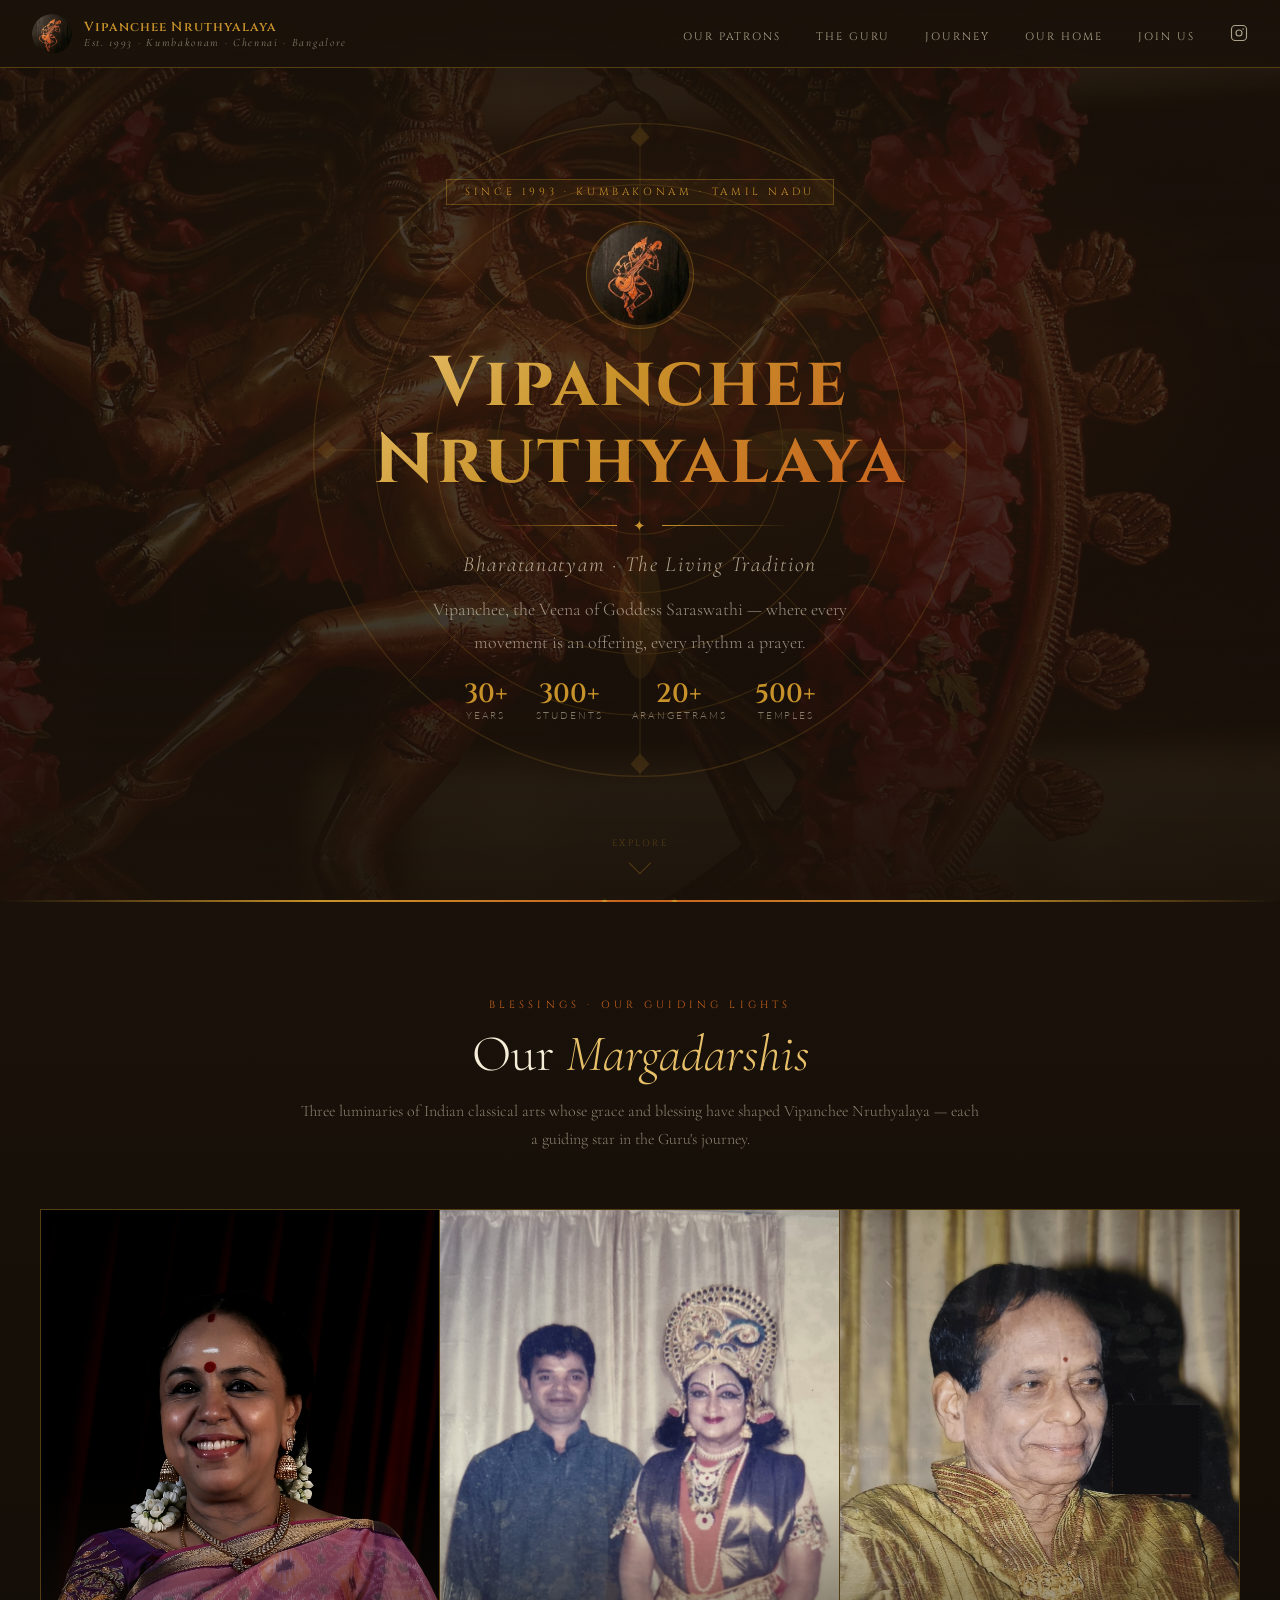
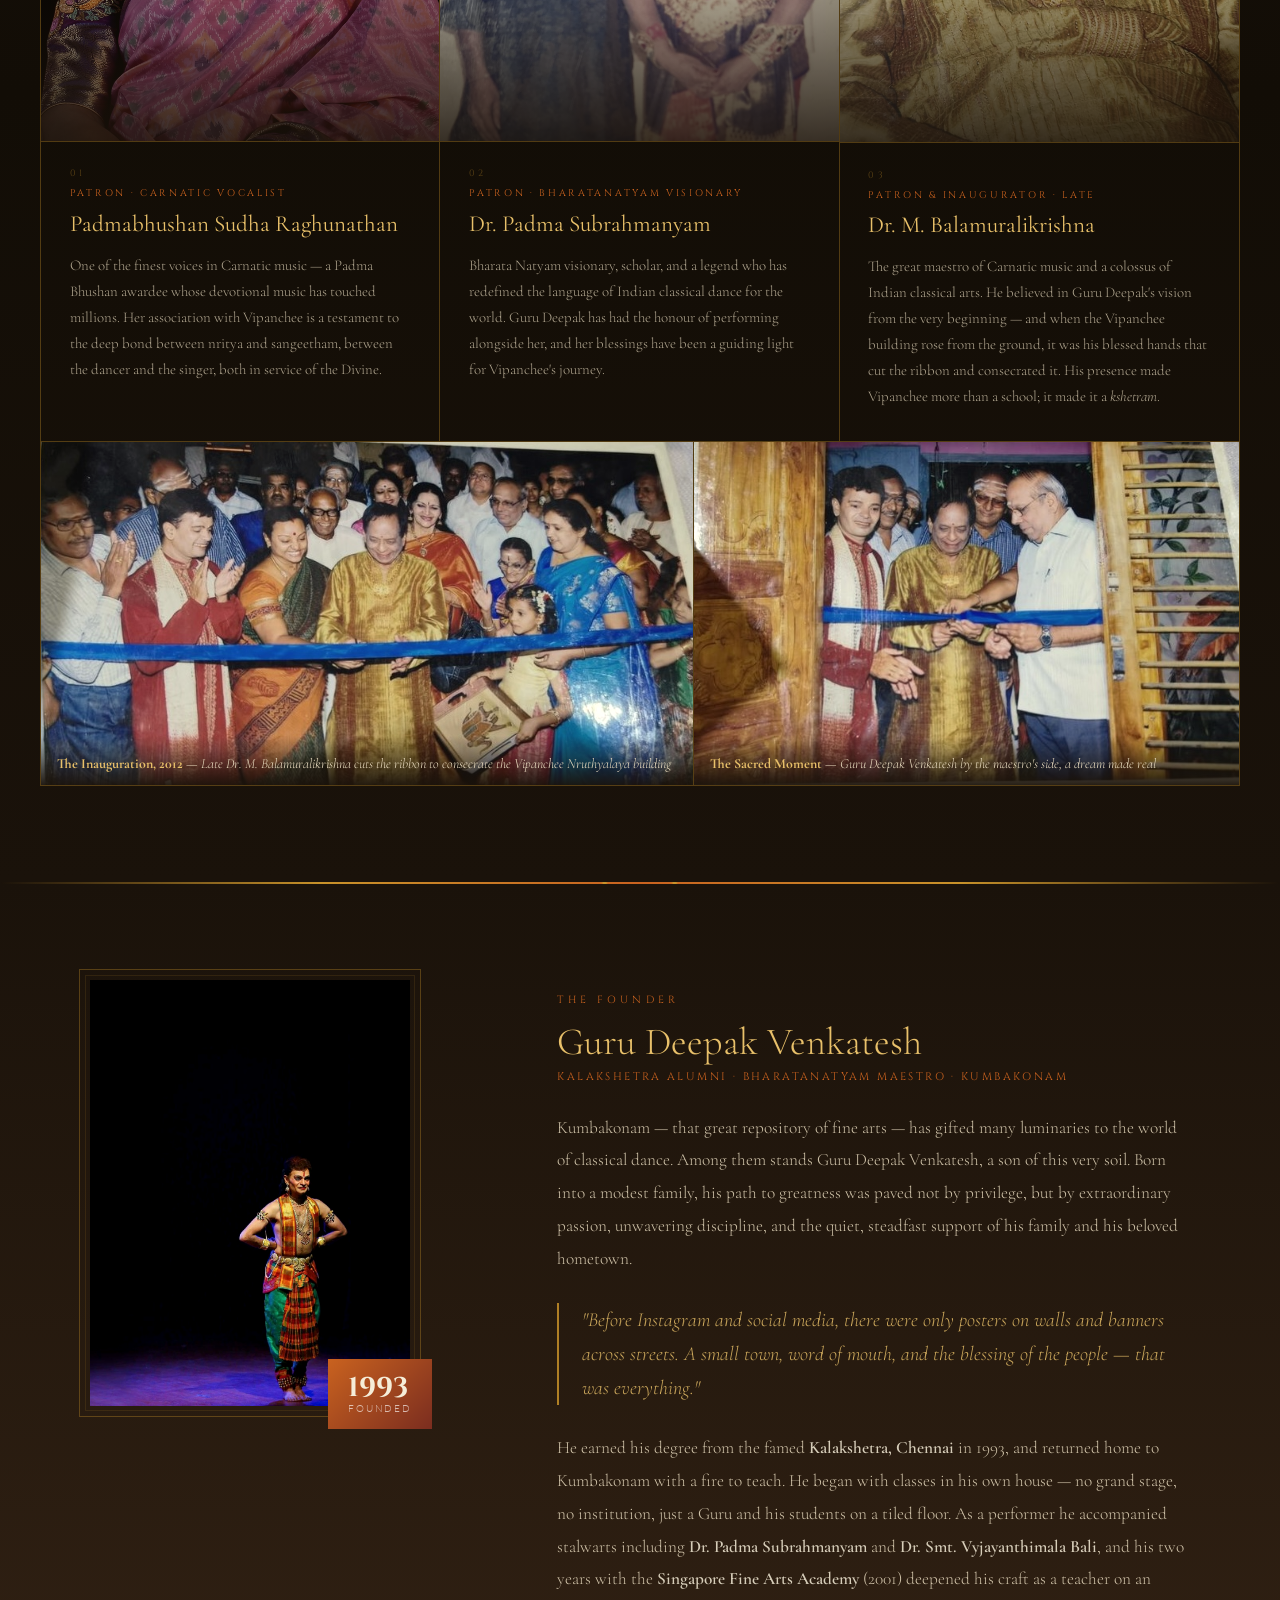
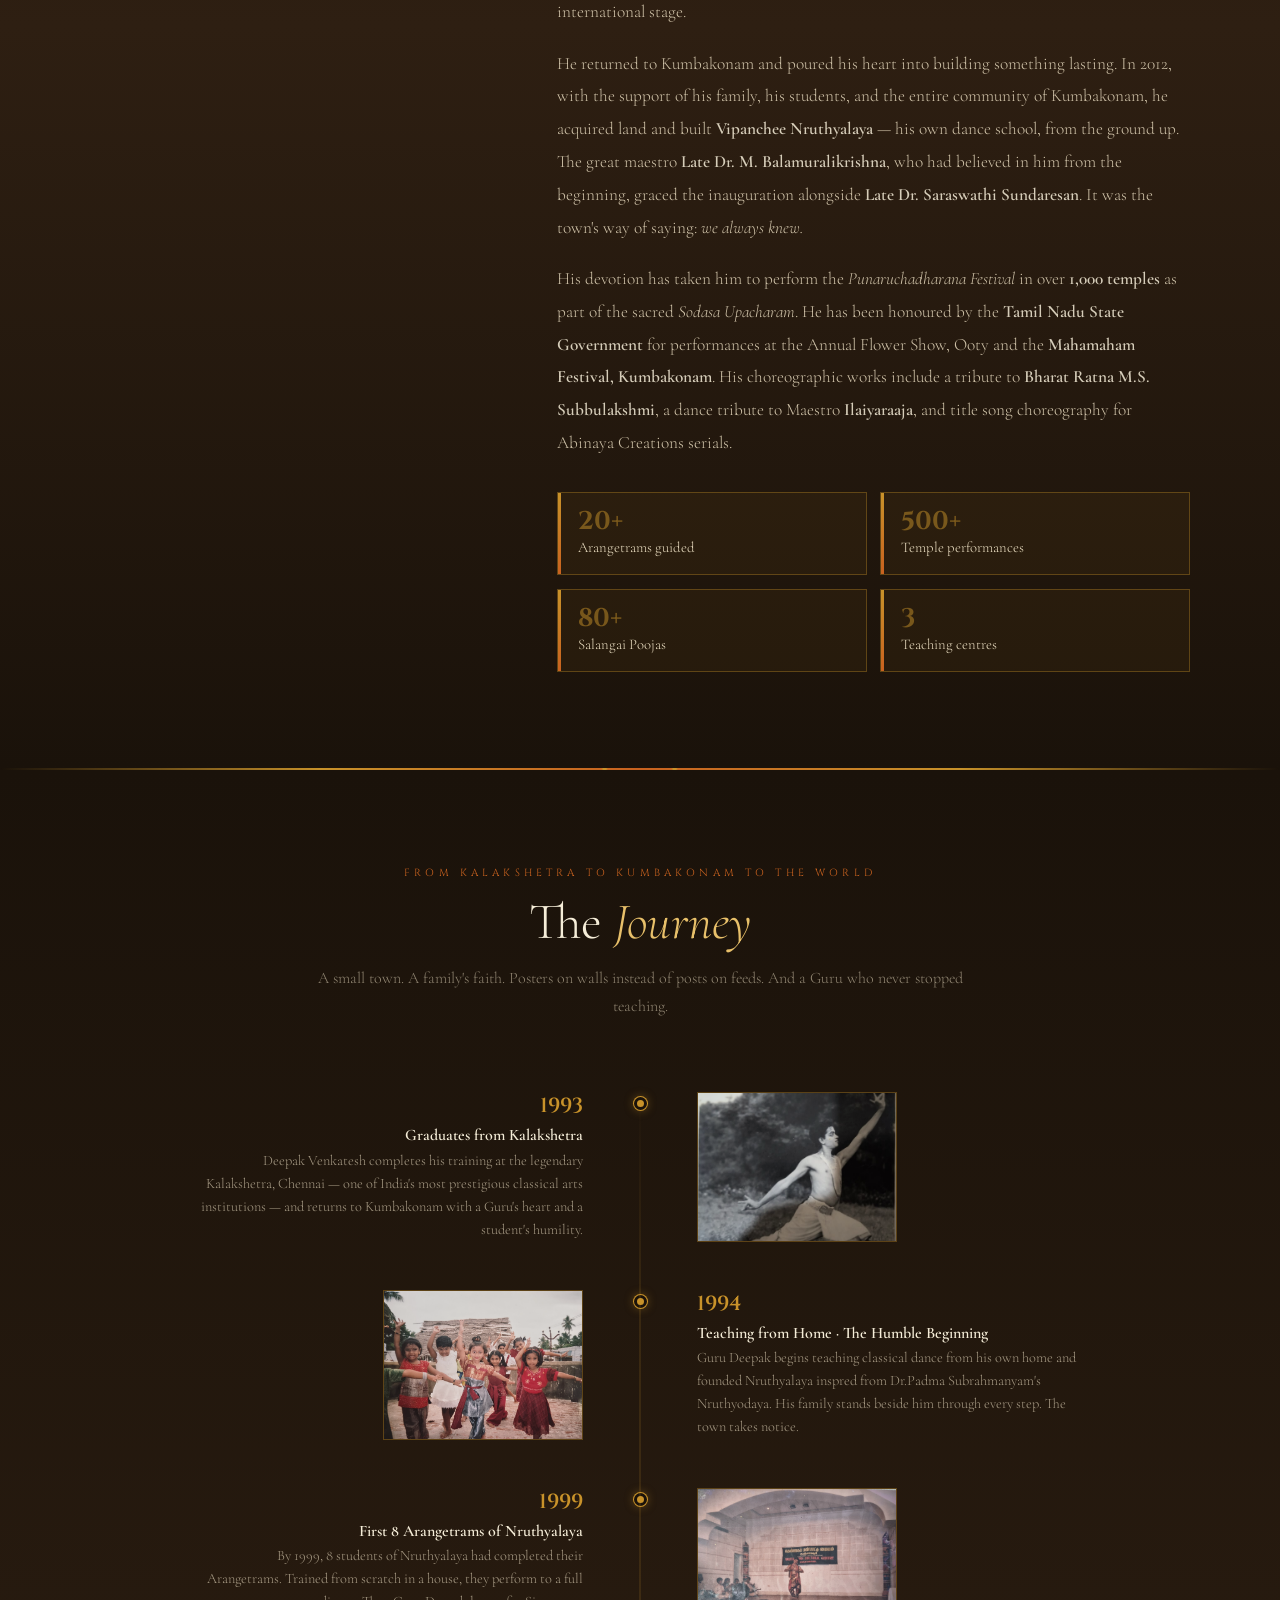
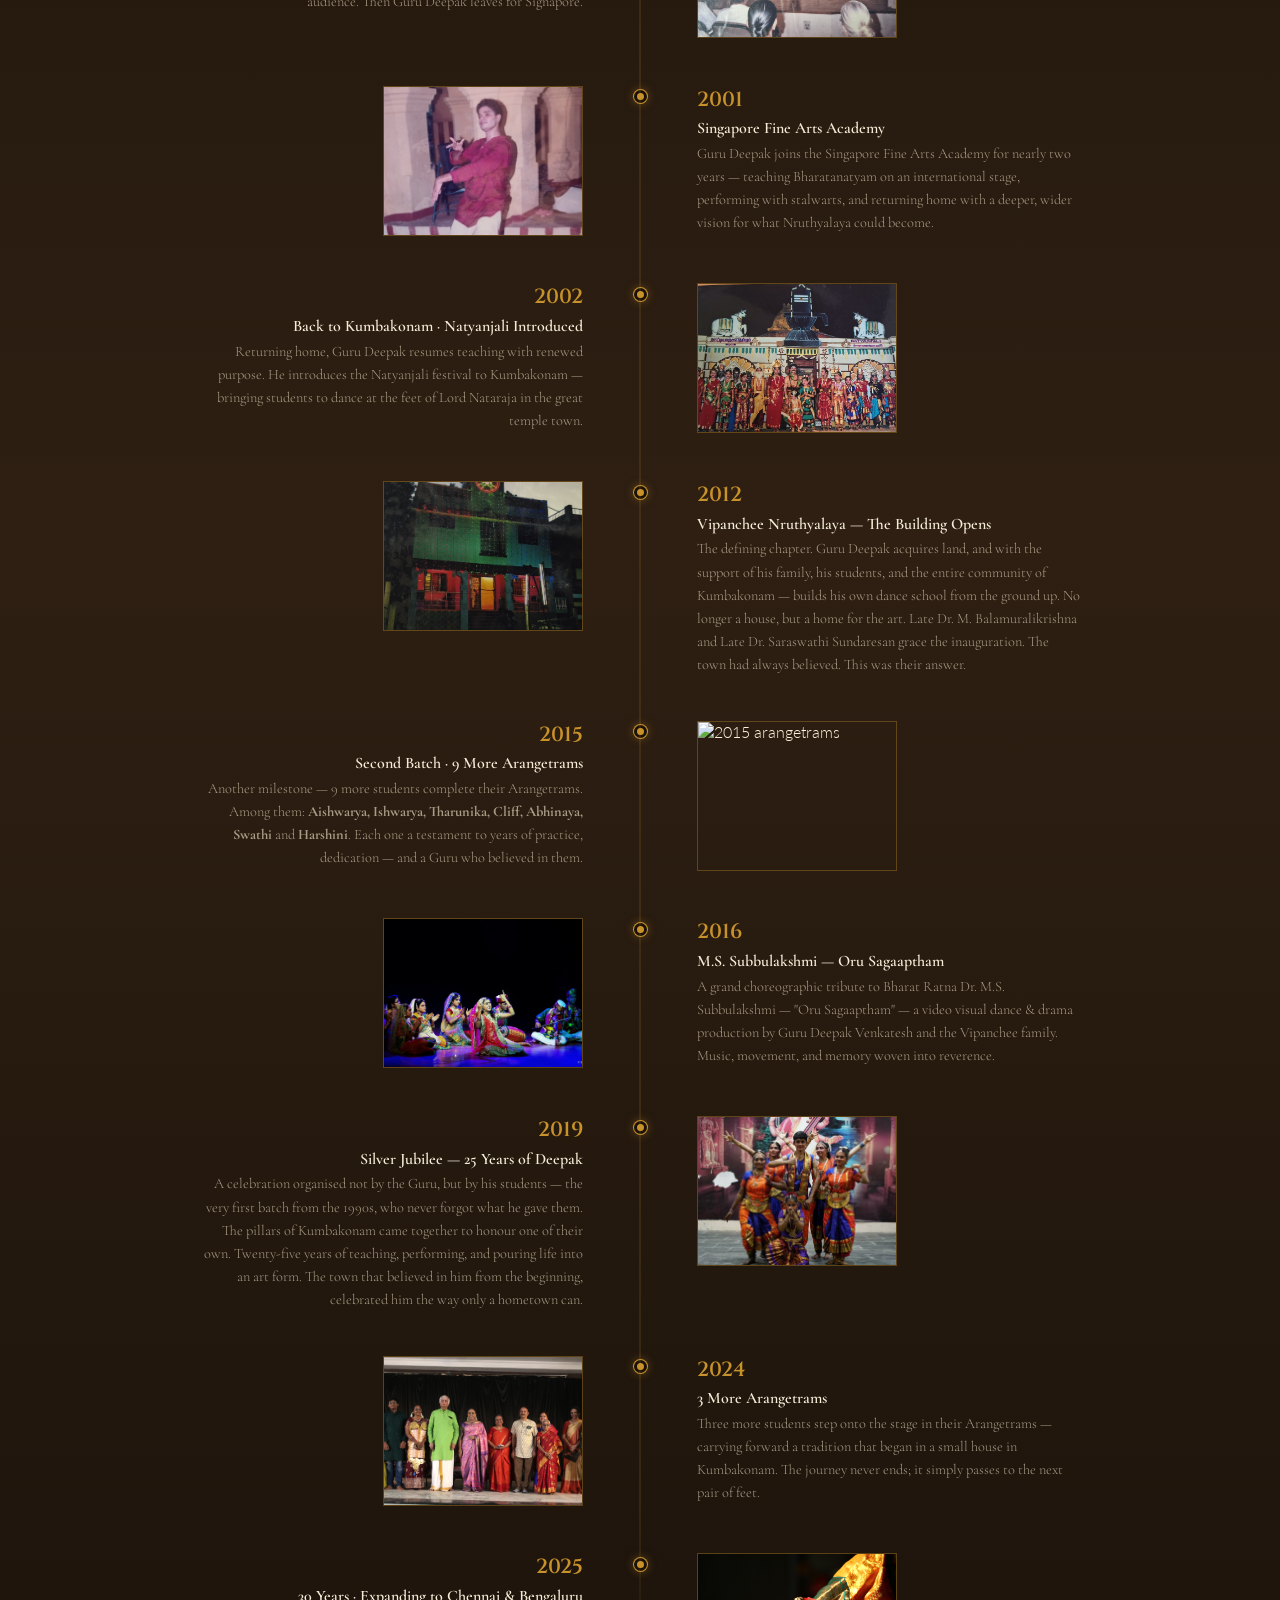
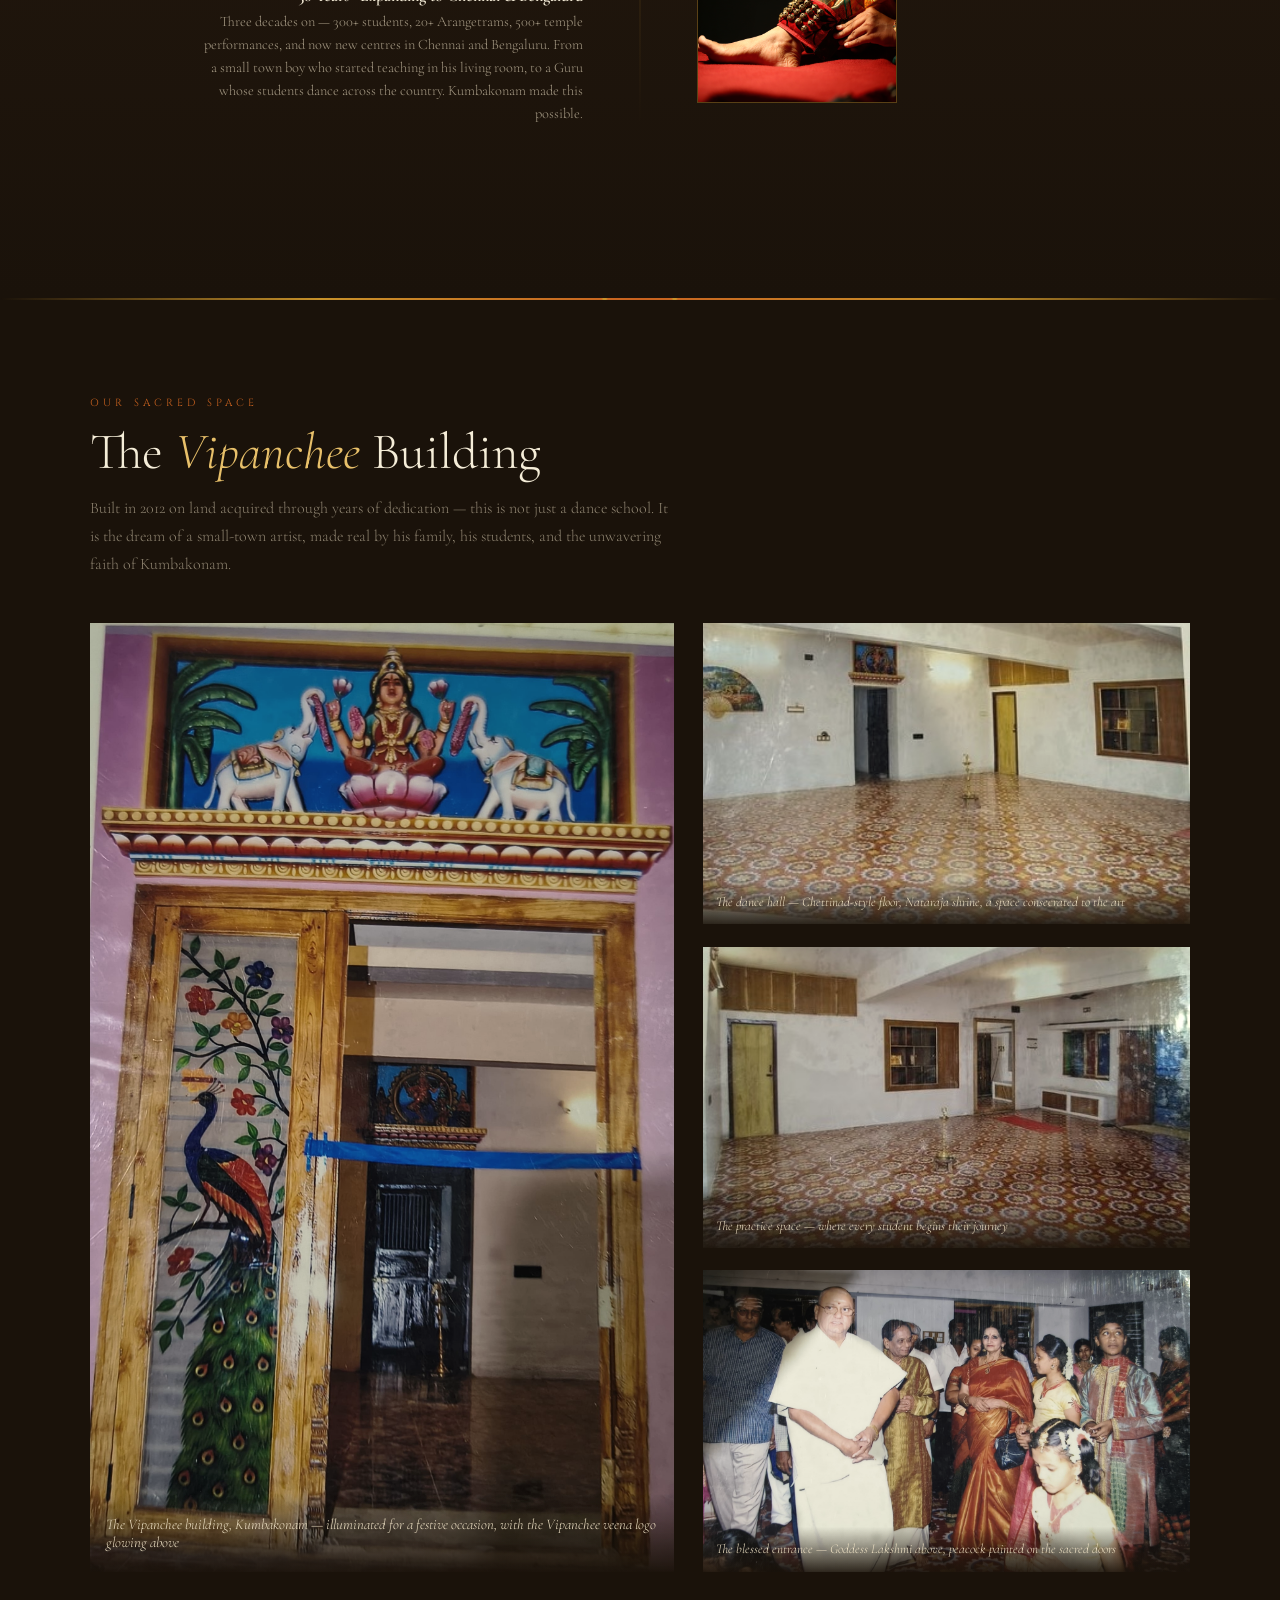
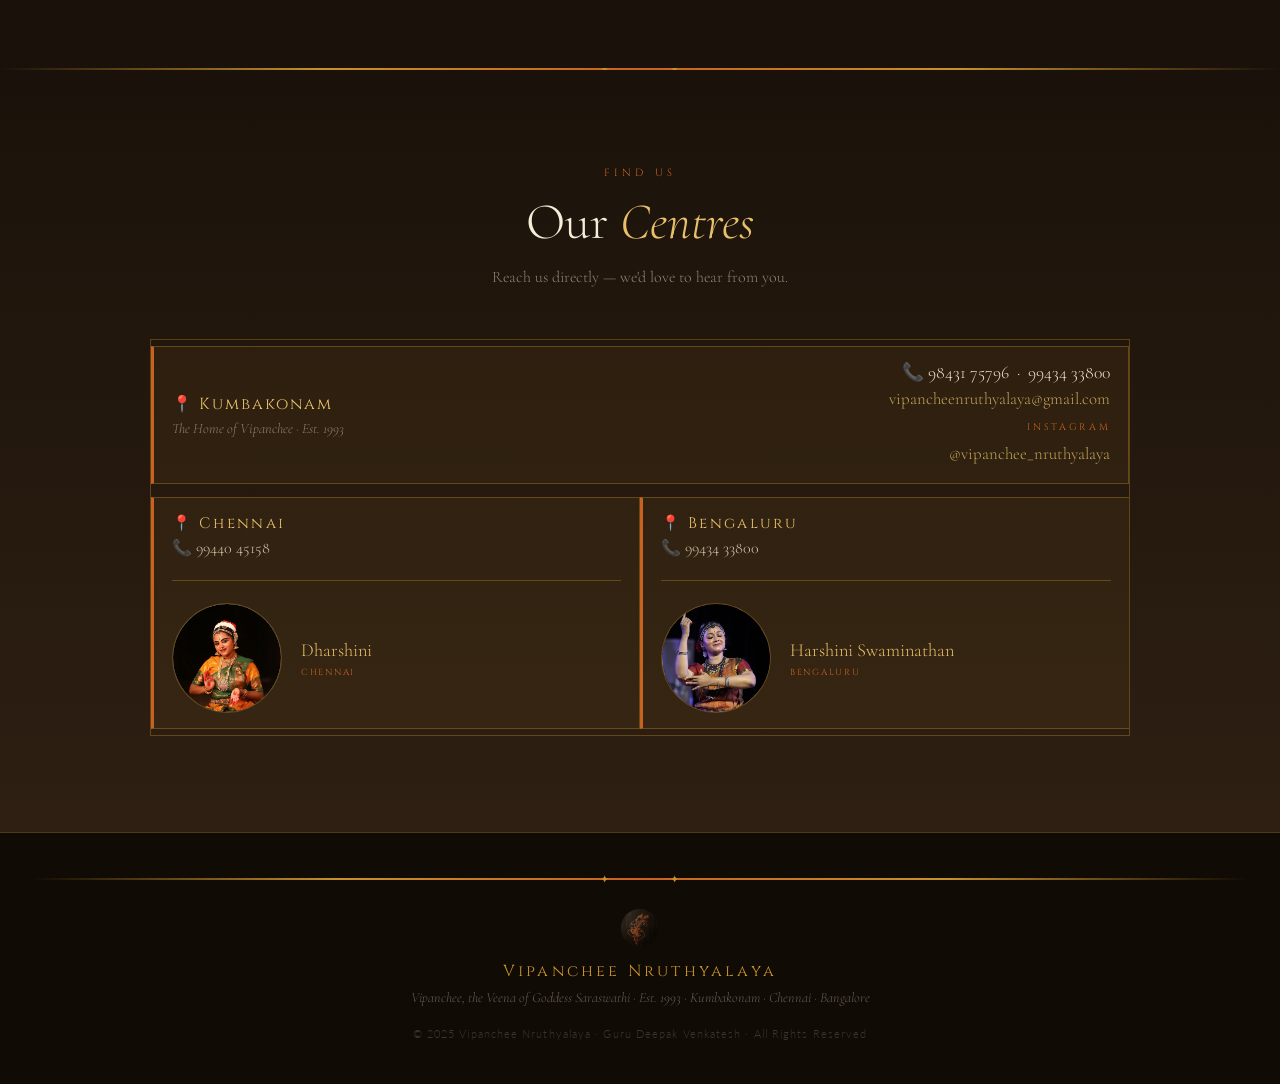
==== commit 1a6a9a0f: "margadarshi changes" ====
--- a/index.html
+++ b/index.html
@@ -102,7 +102,7 @@
 
     <div class="bmk-header">
       <span class="section-label">Blessings · Our Guiding Lights</span>
-      <h2 class="section-title">Our <em>Patrons</em></h2>
+      <h2 class="section-title">Our <em>Margadarshis</em></h2>
       <p class="section-subtitle">
         Three luminaries of Indian classical arts whose grace and blessing have
         shaped Vipanchee Nruthyalaya — each a guiding star in the Guru's journey.
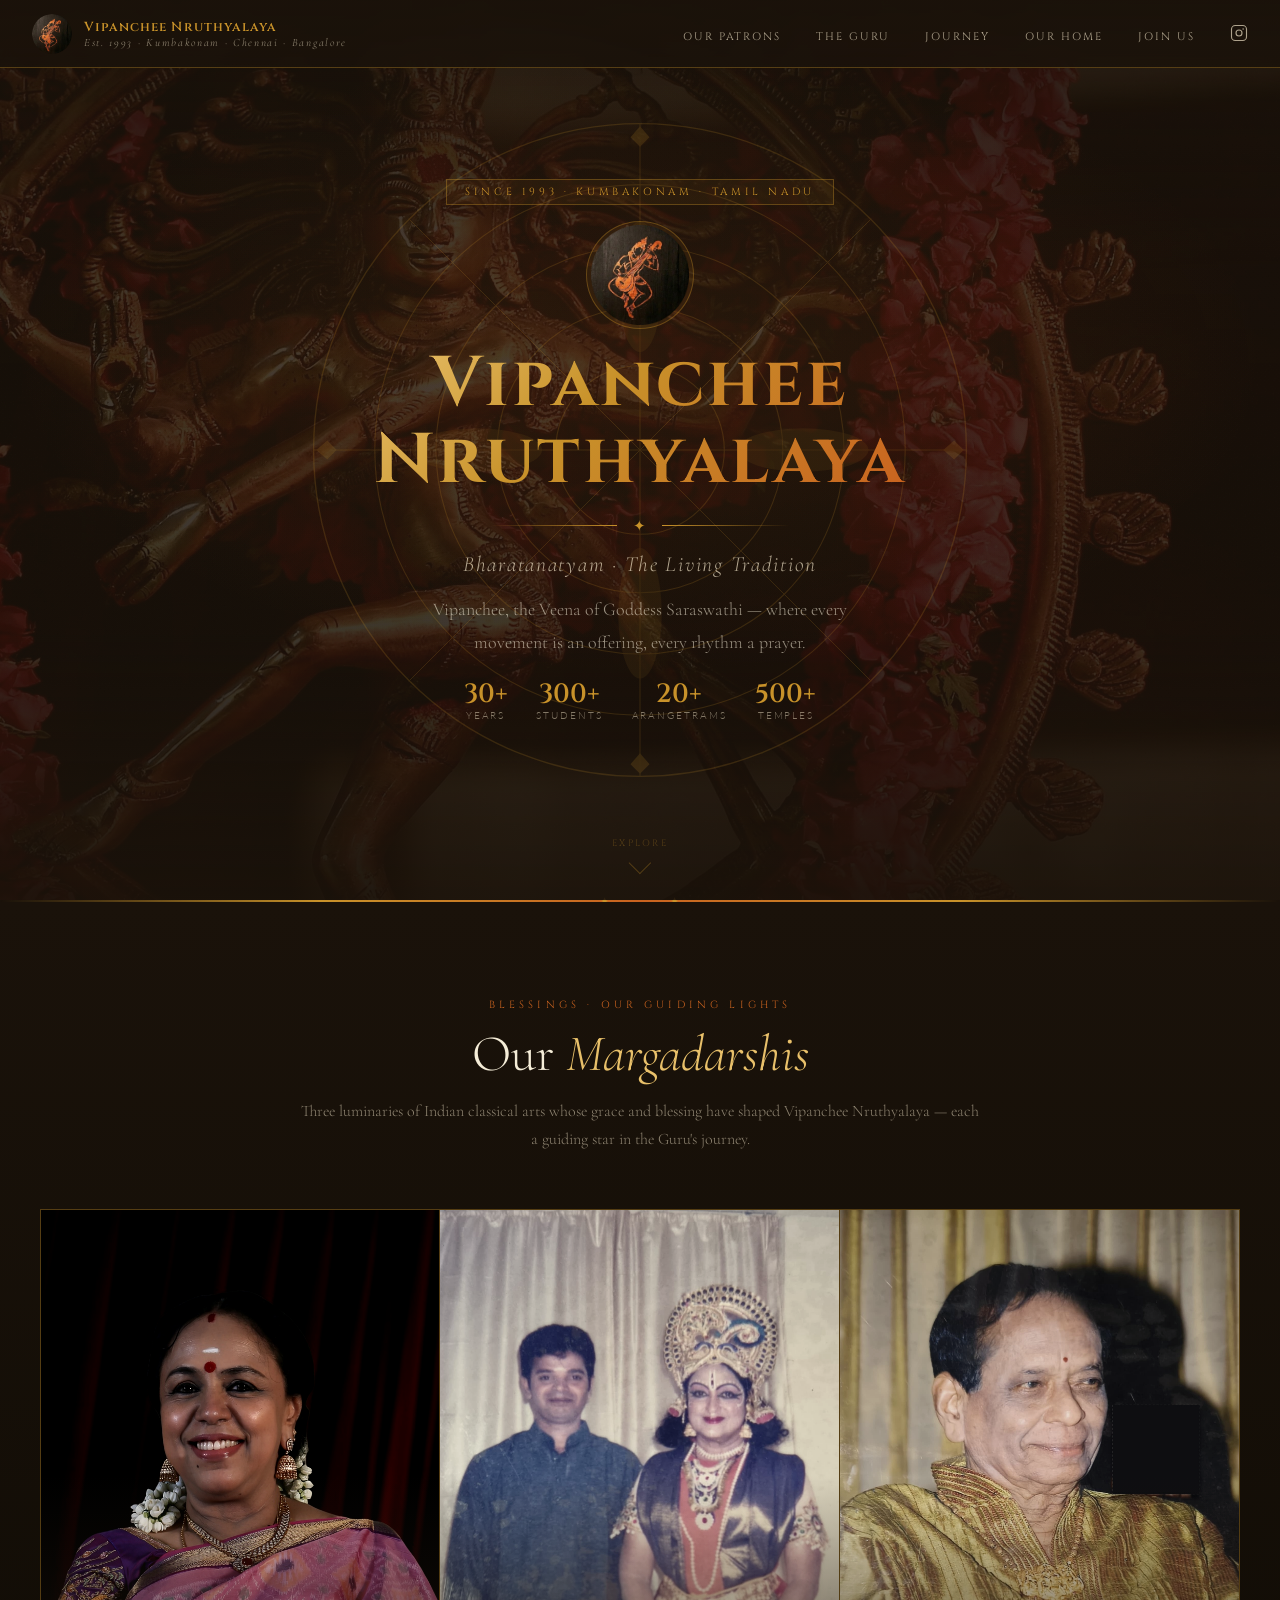
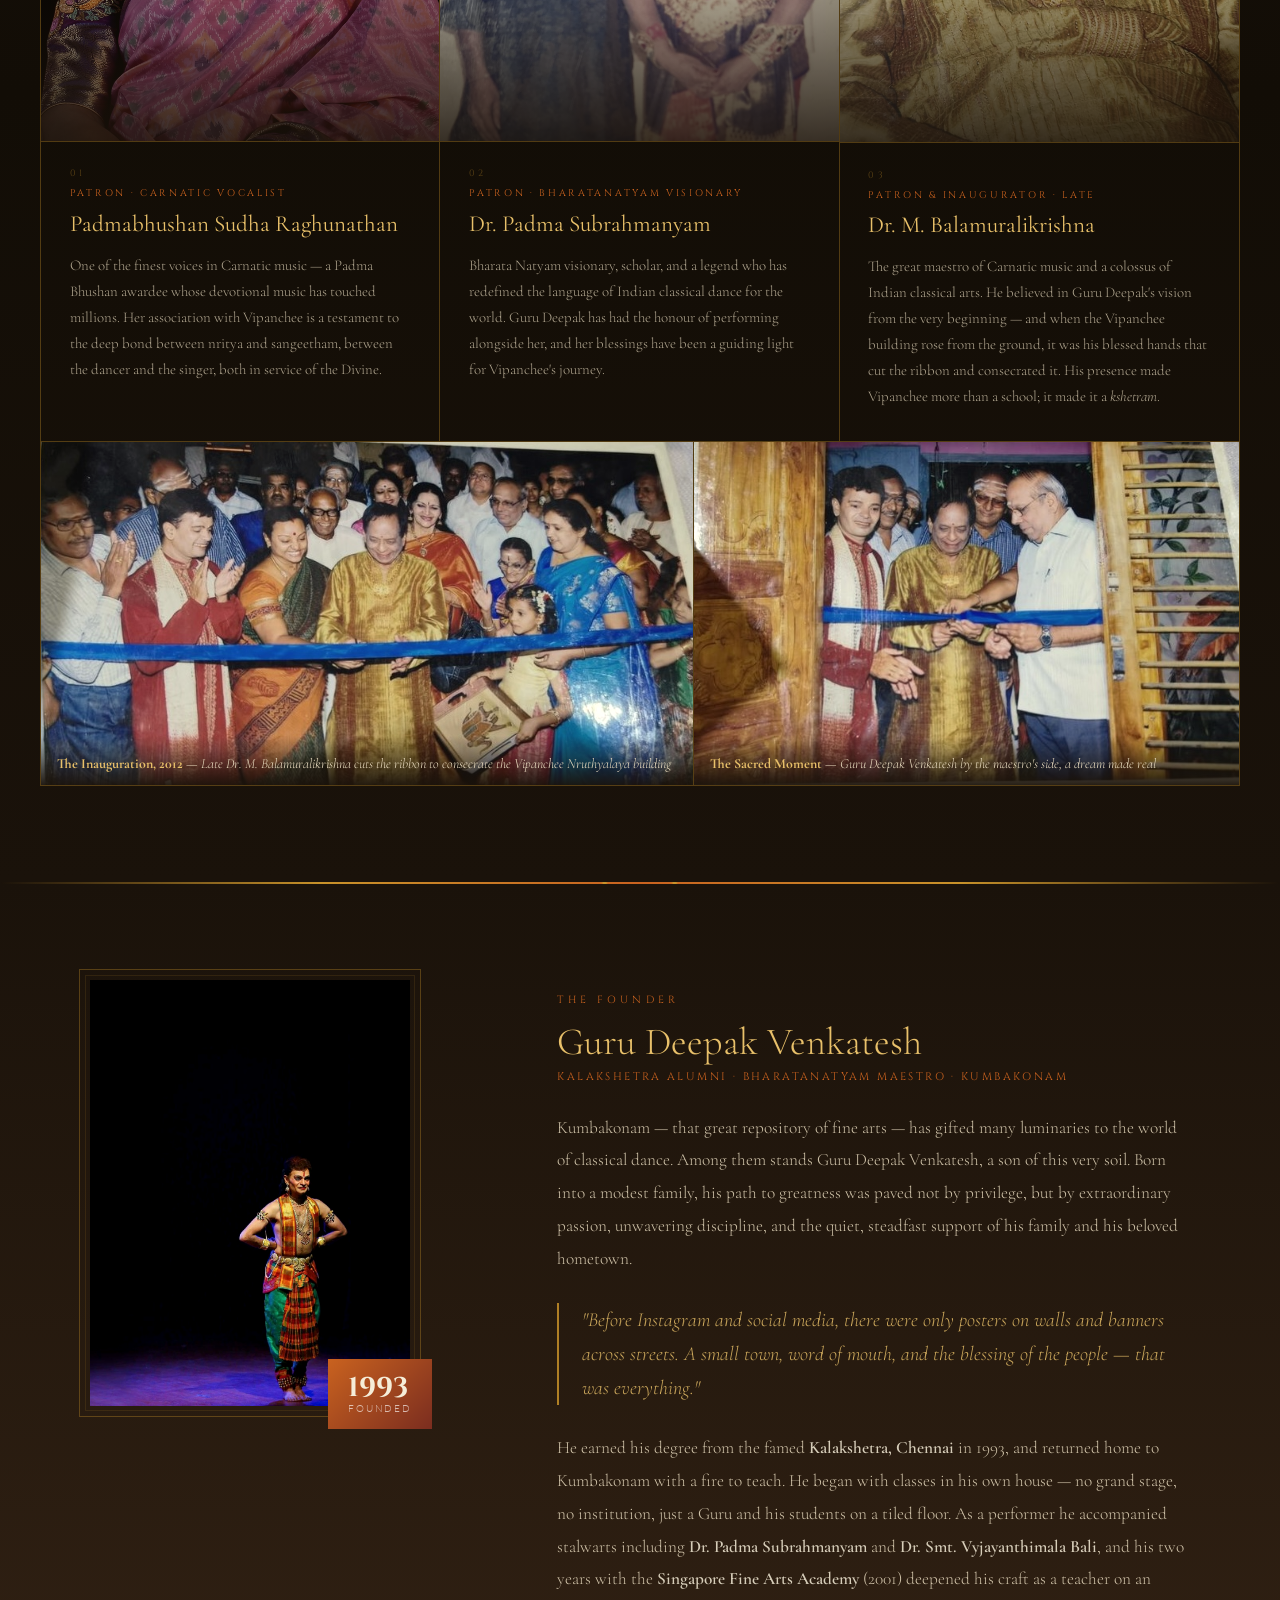
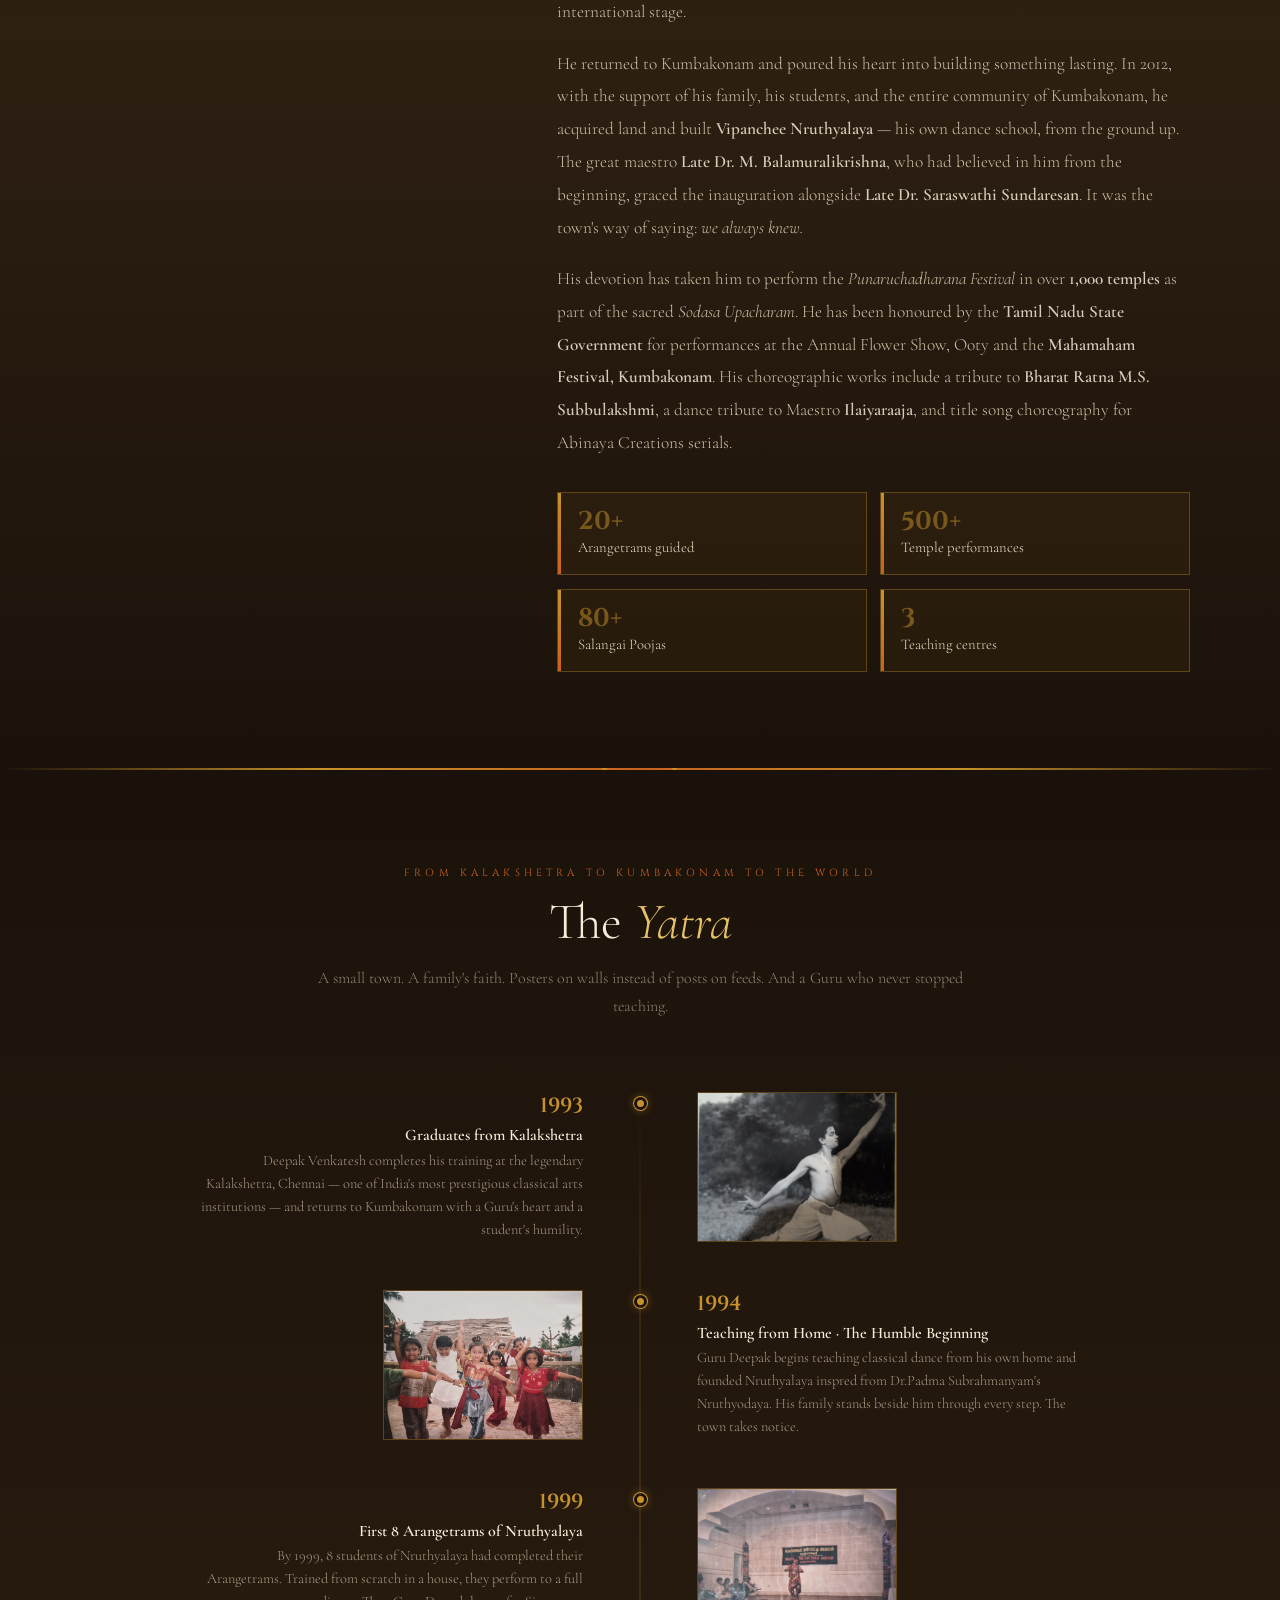
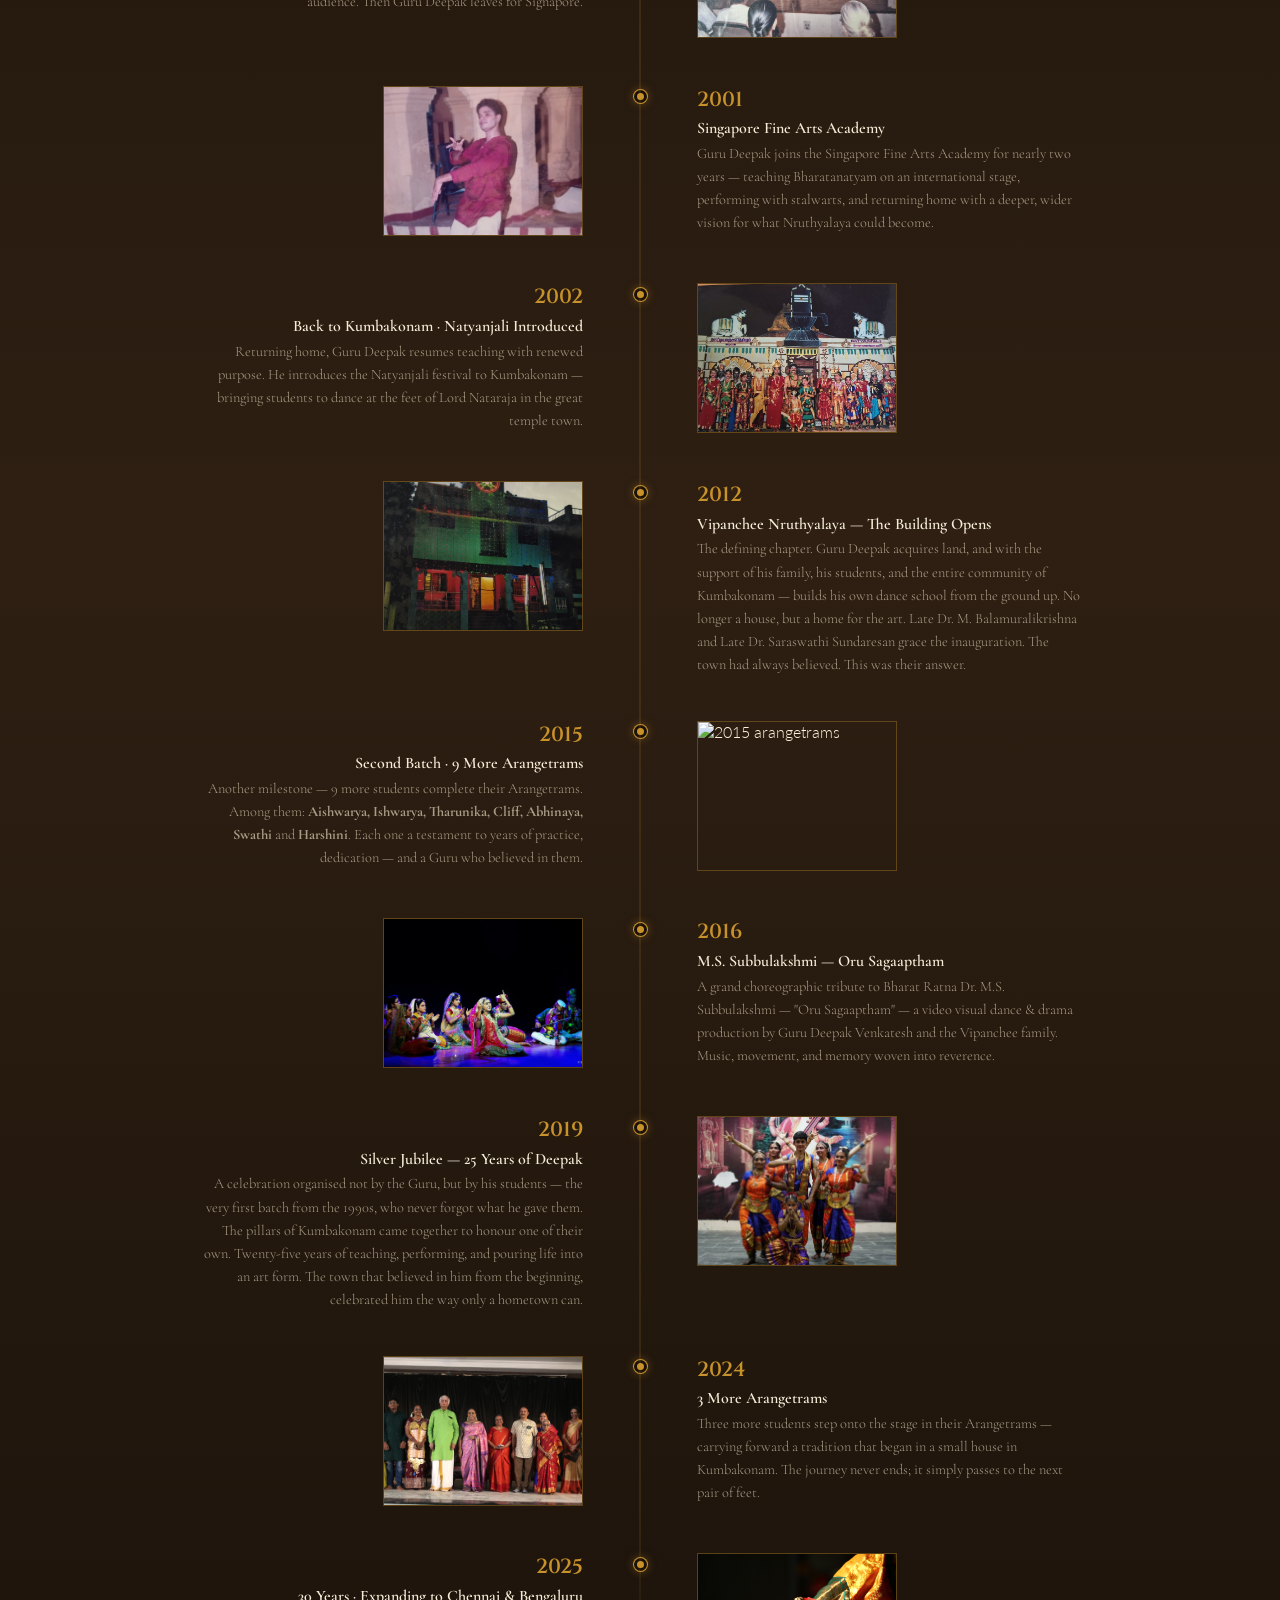
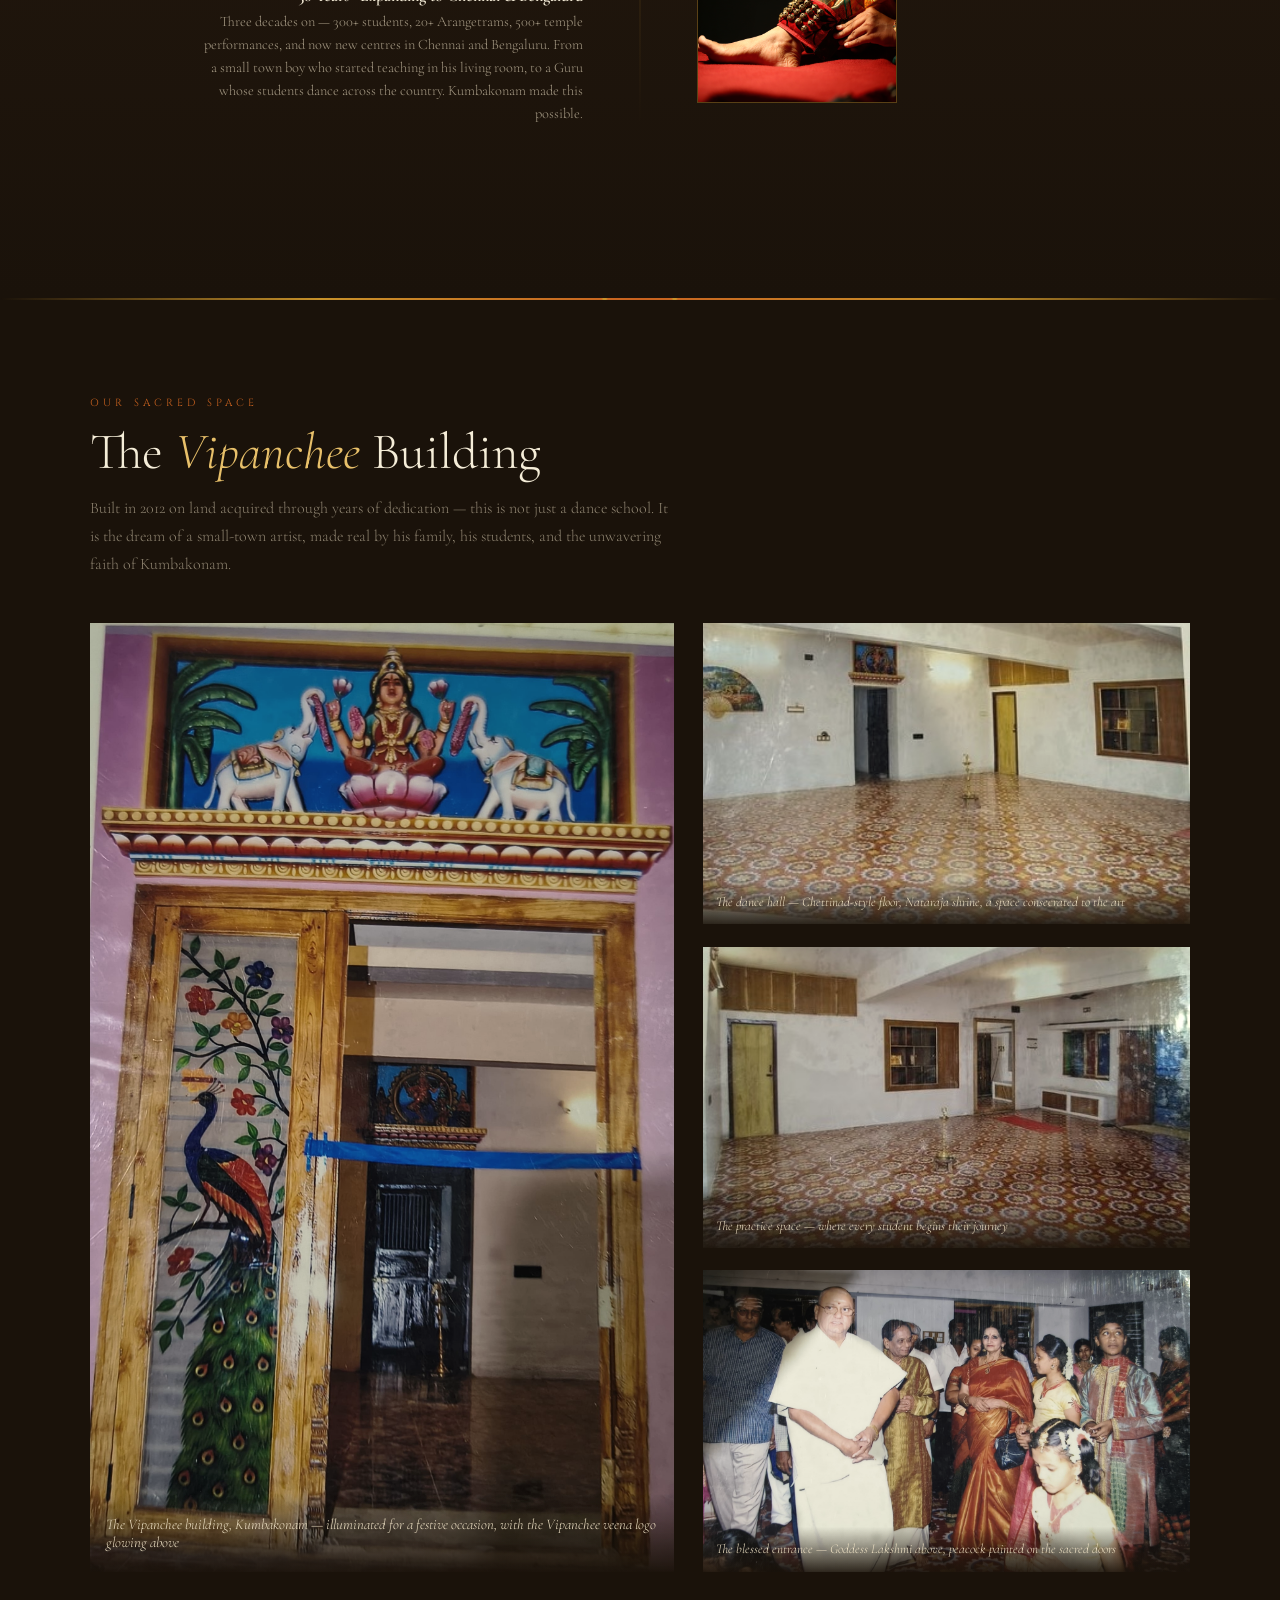
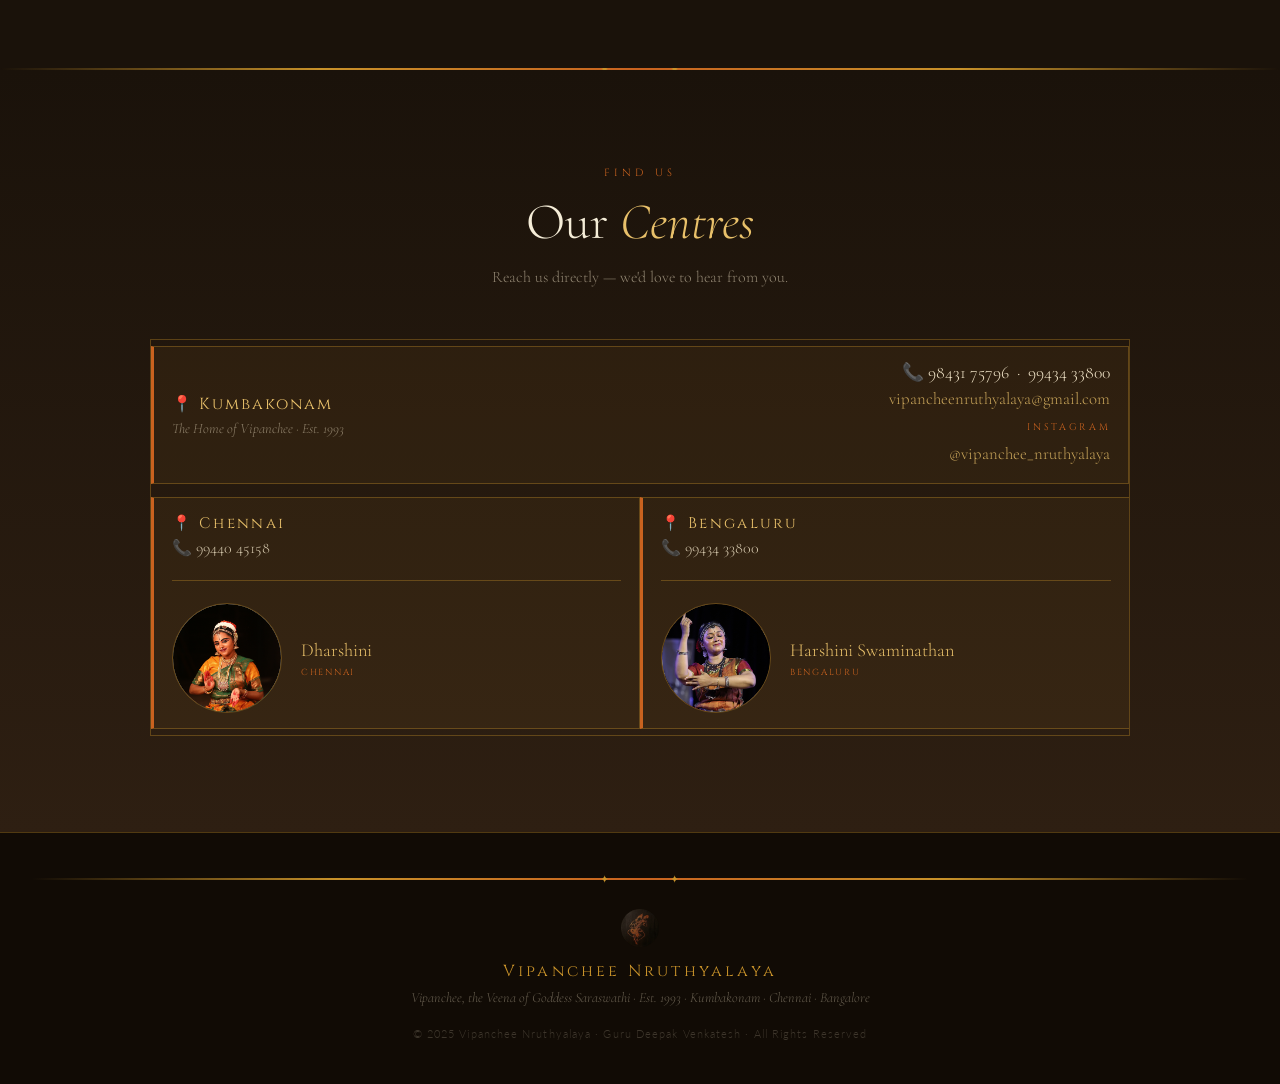
==== commit 275cab1f: "yatra changes" ====
--- a/index.html
+++ b/index.html
@@ -281,7 +281,7 @@
 <section id="timeline">
   <div class="timeline-header">
     <span class="section-label">From Kalakshetra to Kumbakonam to the World</span>
-    <h2 class="section-title">The <em>Journey</em></h2>
+    <h2 class="section-title">The <em>Yatra</em></h2>
     <p class="section-subtitle">
       A small town. A family's faith. Posters on walls instead of posts on feeds.
       And a Guru who never stopped teaching.
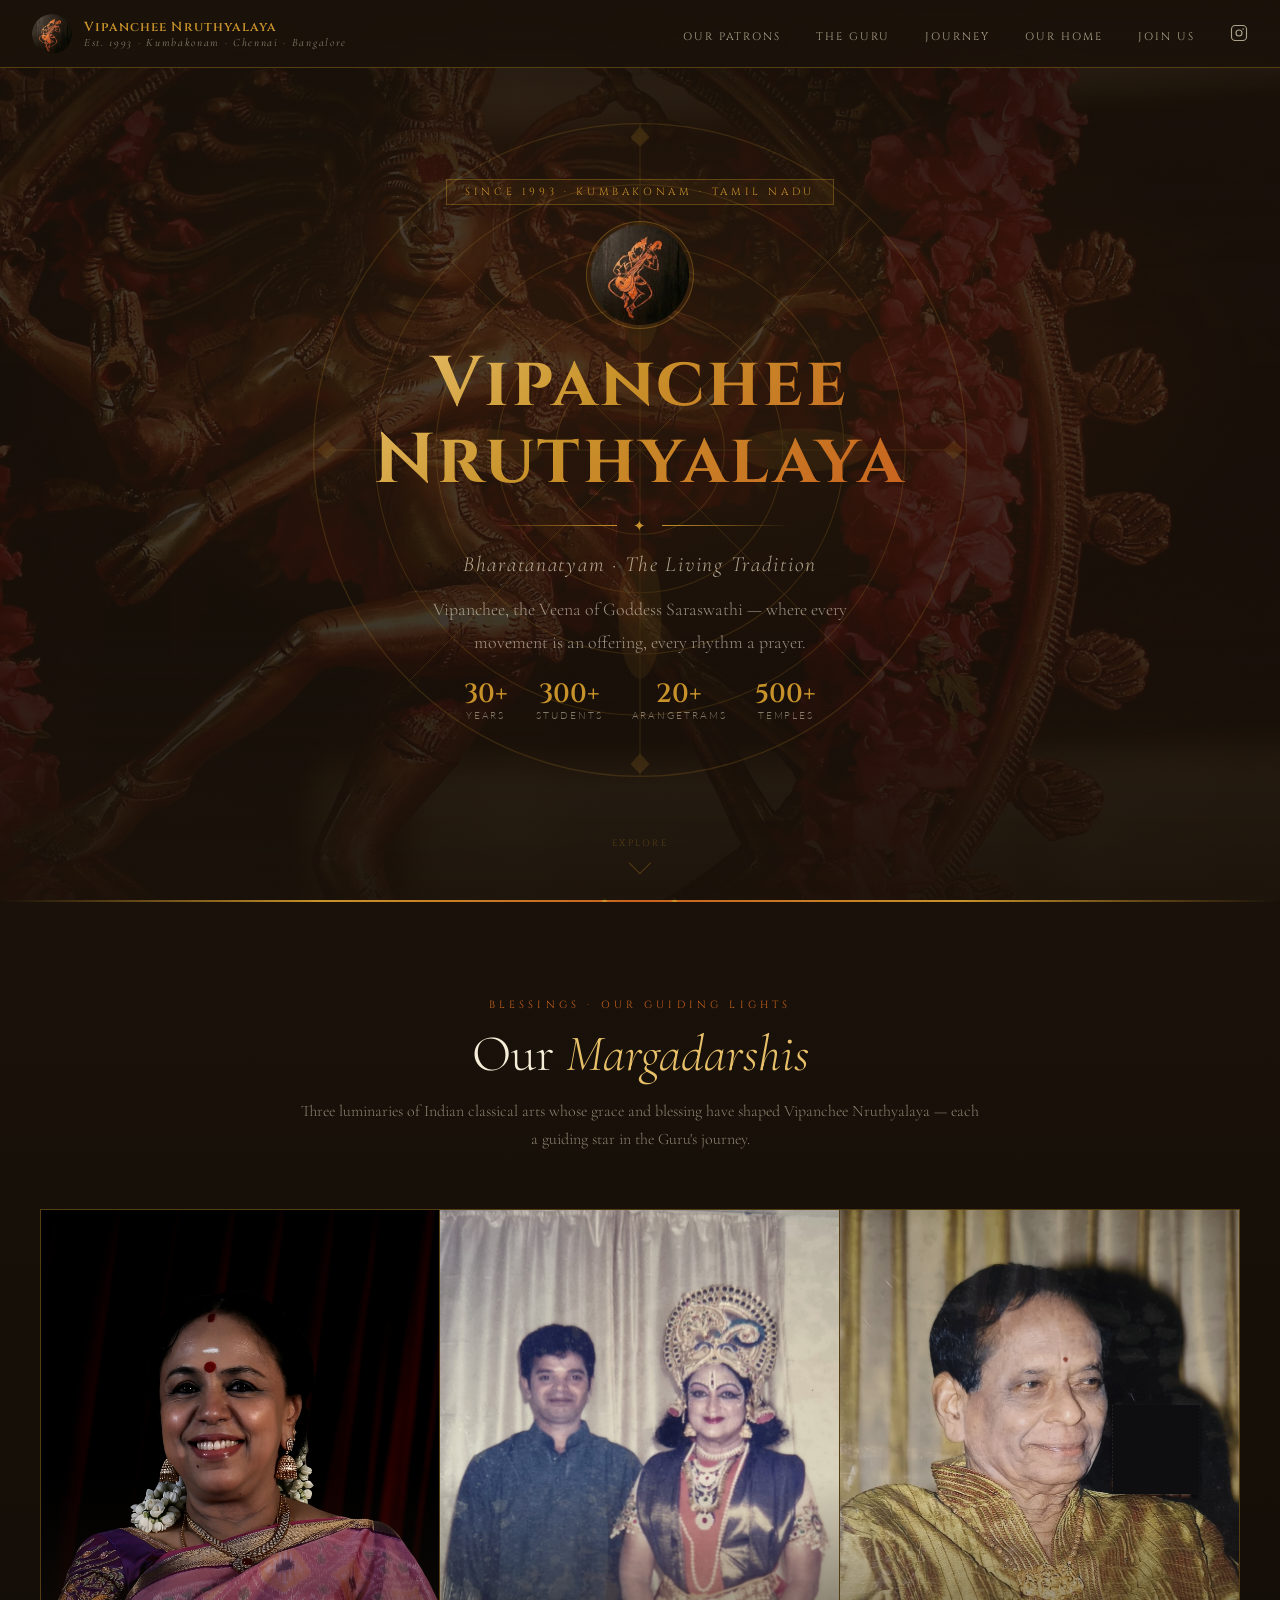
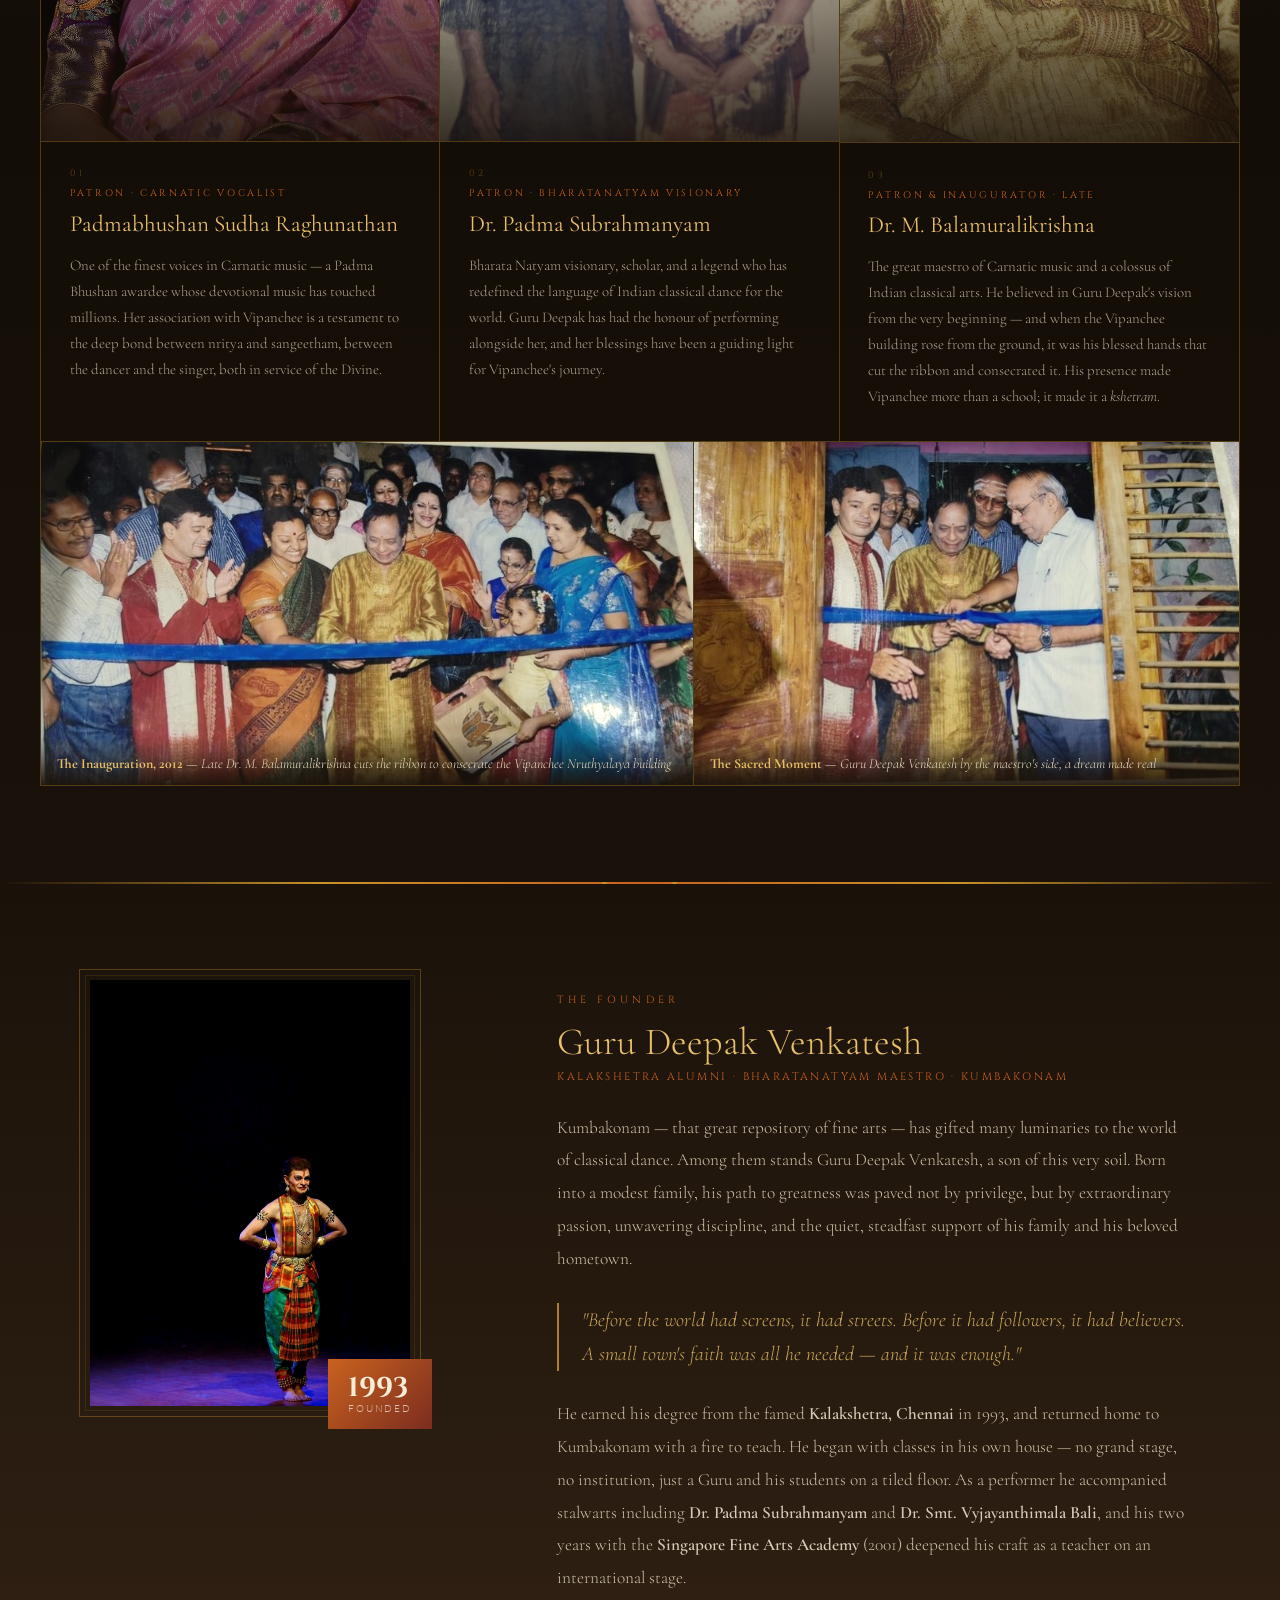
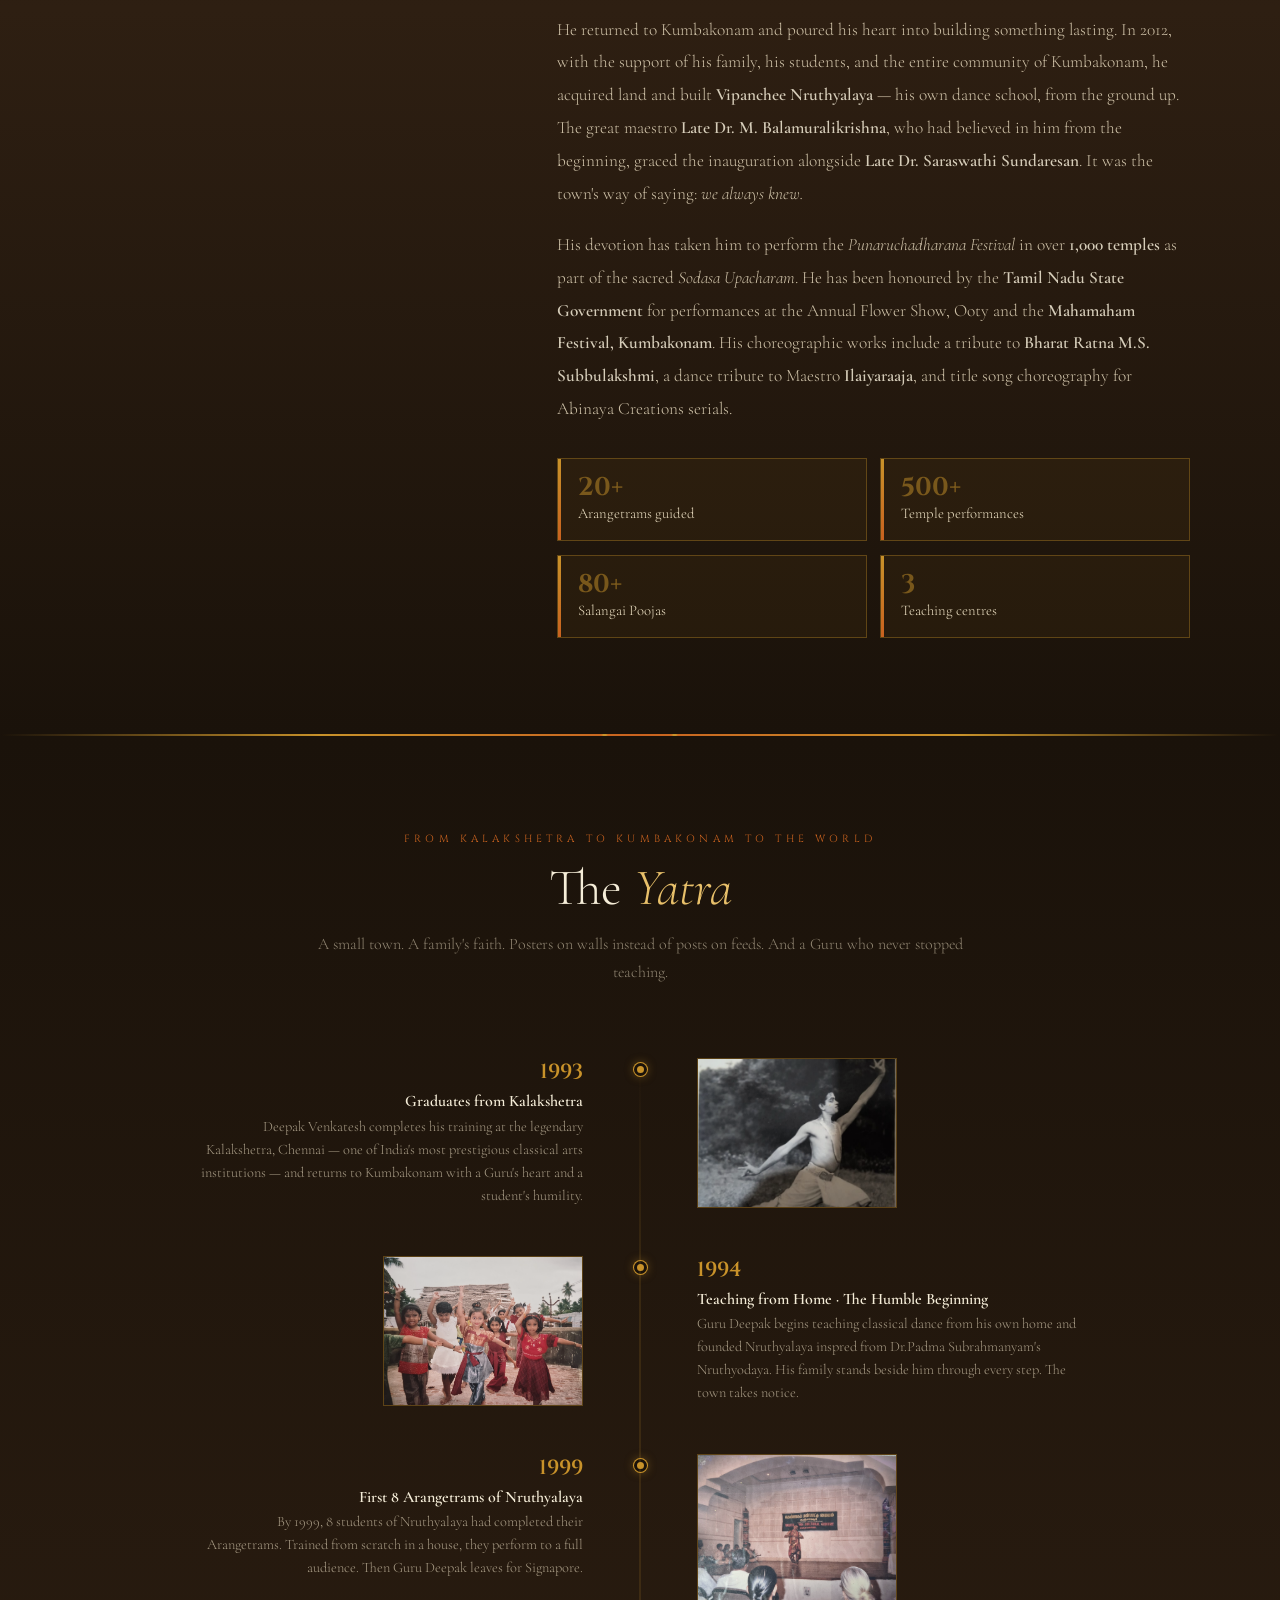
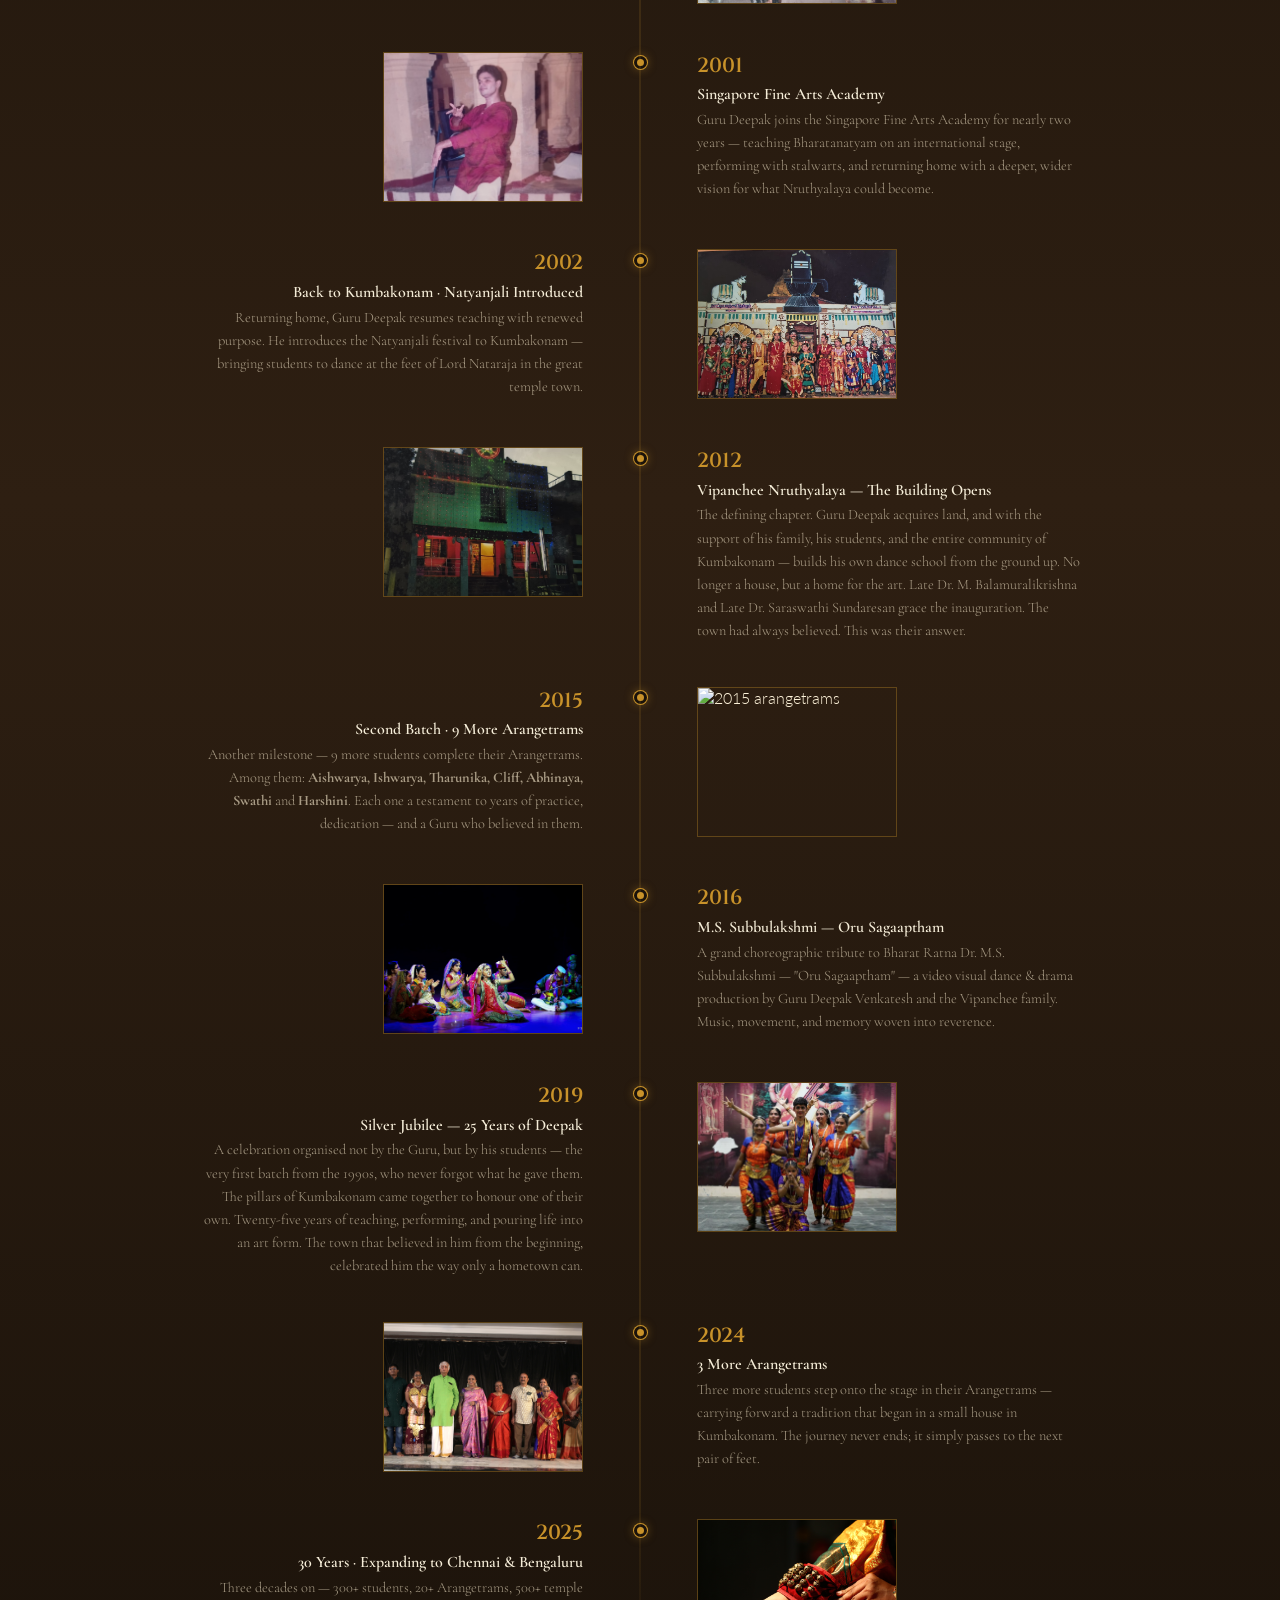
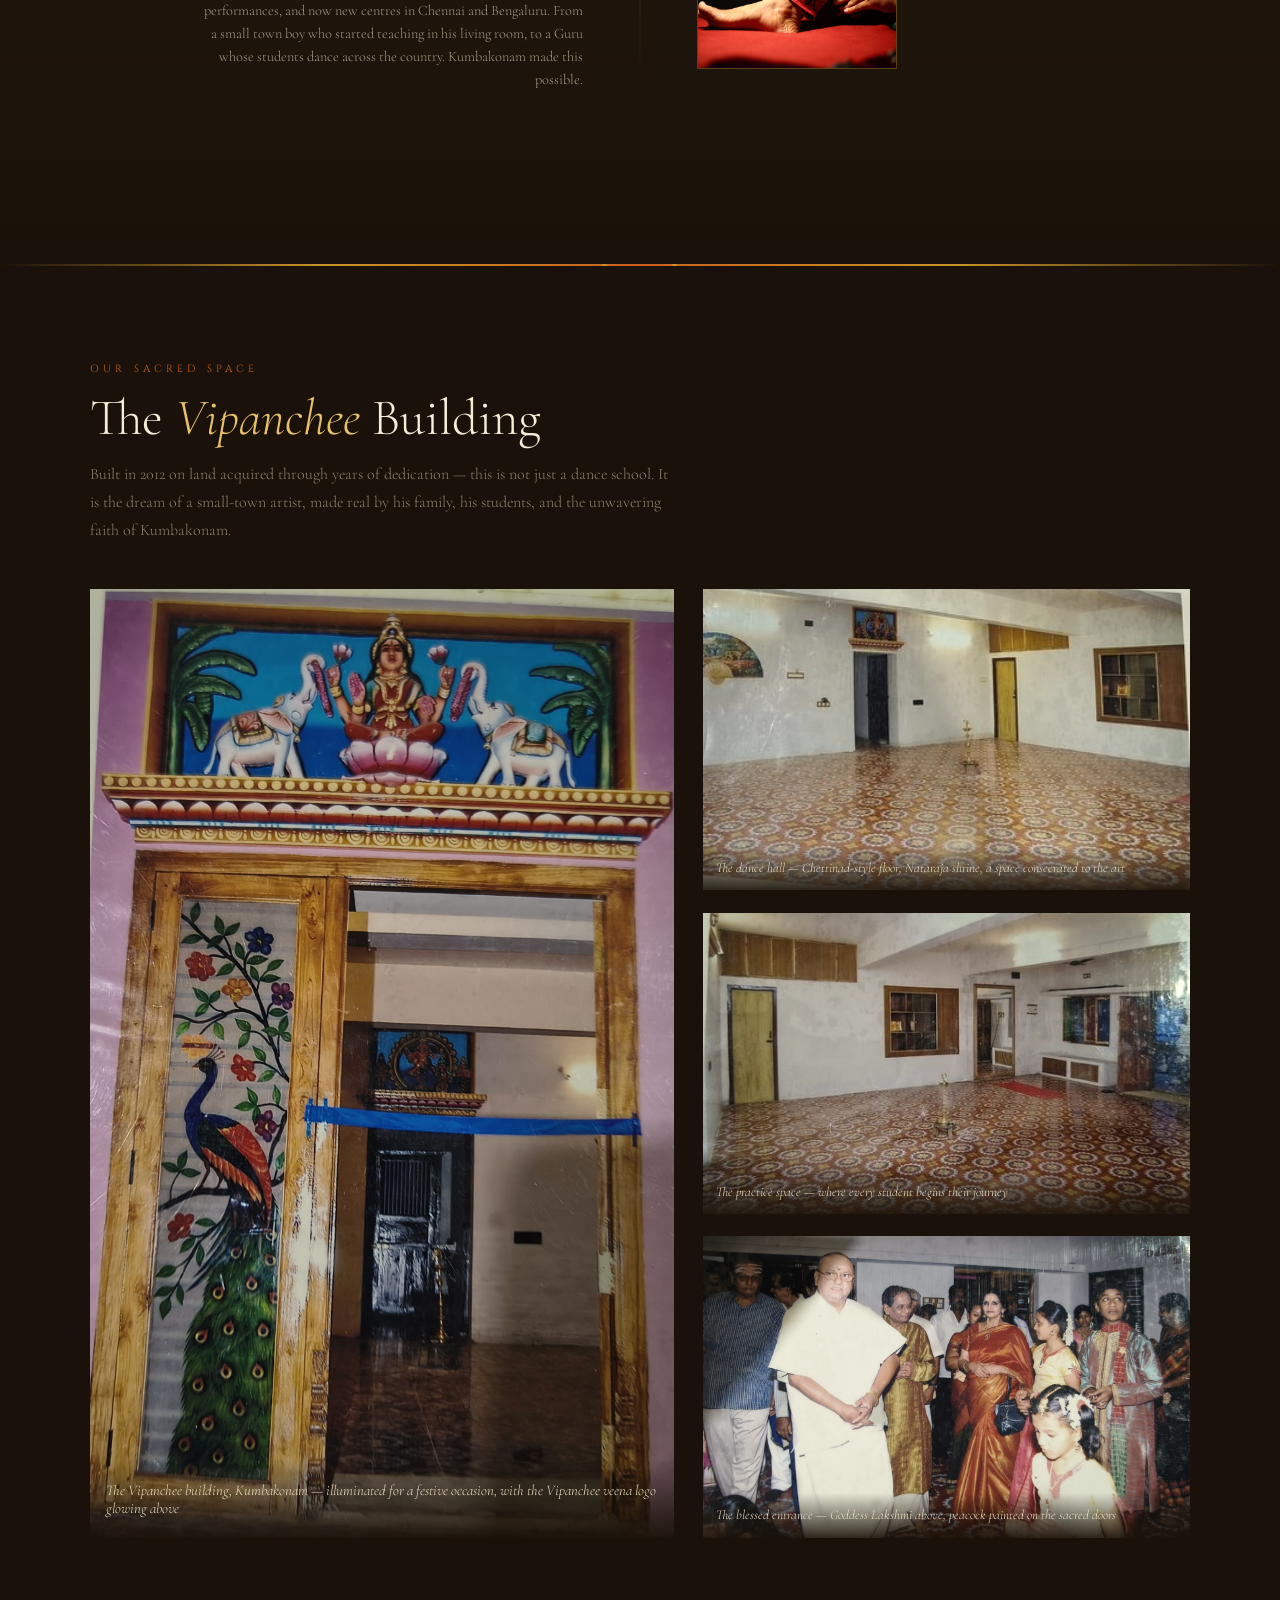
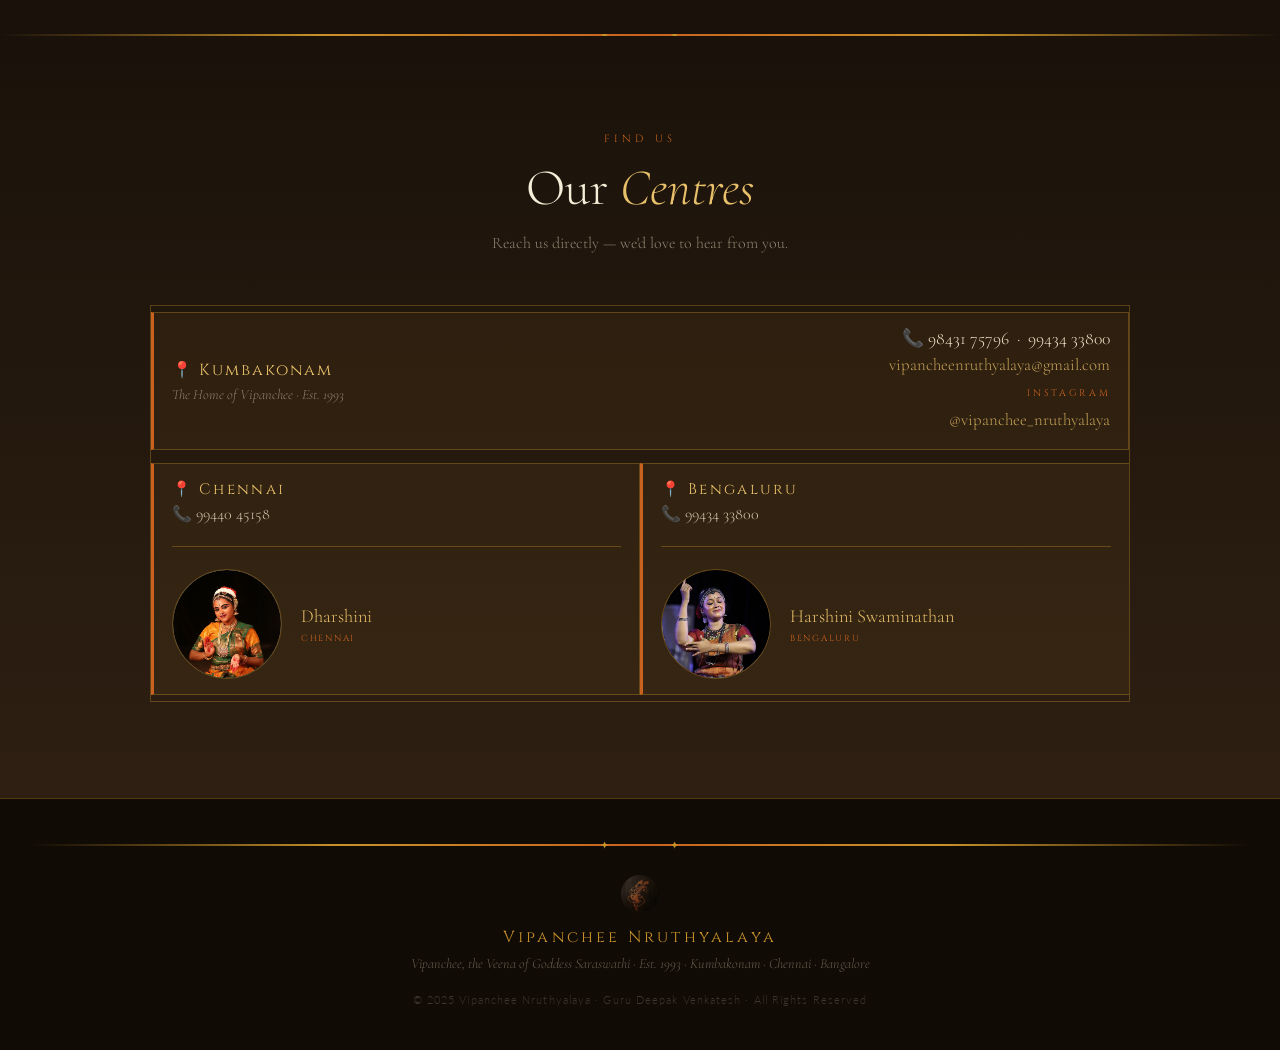
==== commit e4b2e297: "cvam changes" ====
--- a/index.html
+++ b/index.html
@@ -219,9 +219,7 @@
           steadfast support of his family and his beloved hometown.
         </p>
         <blockquote class="about-quote">
-          "Before Instagram and social media, there were only posters on walls and banners
-          across streets. A small town, word of mouth, and the blessing of the people —
-          that was everything."
+          "Before the world had screens, it had streets. Before it had followers, it had believers. A small town's faith was all he needed — and it was enough."
         </blockquote>
         <p>
           He earned his degree from the famed <strong>Kalakshetra, Chennai</strong> in 1993,
